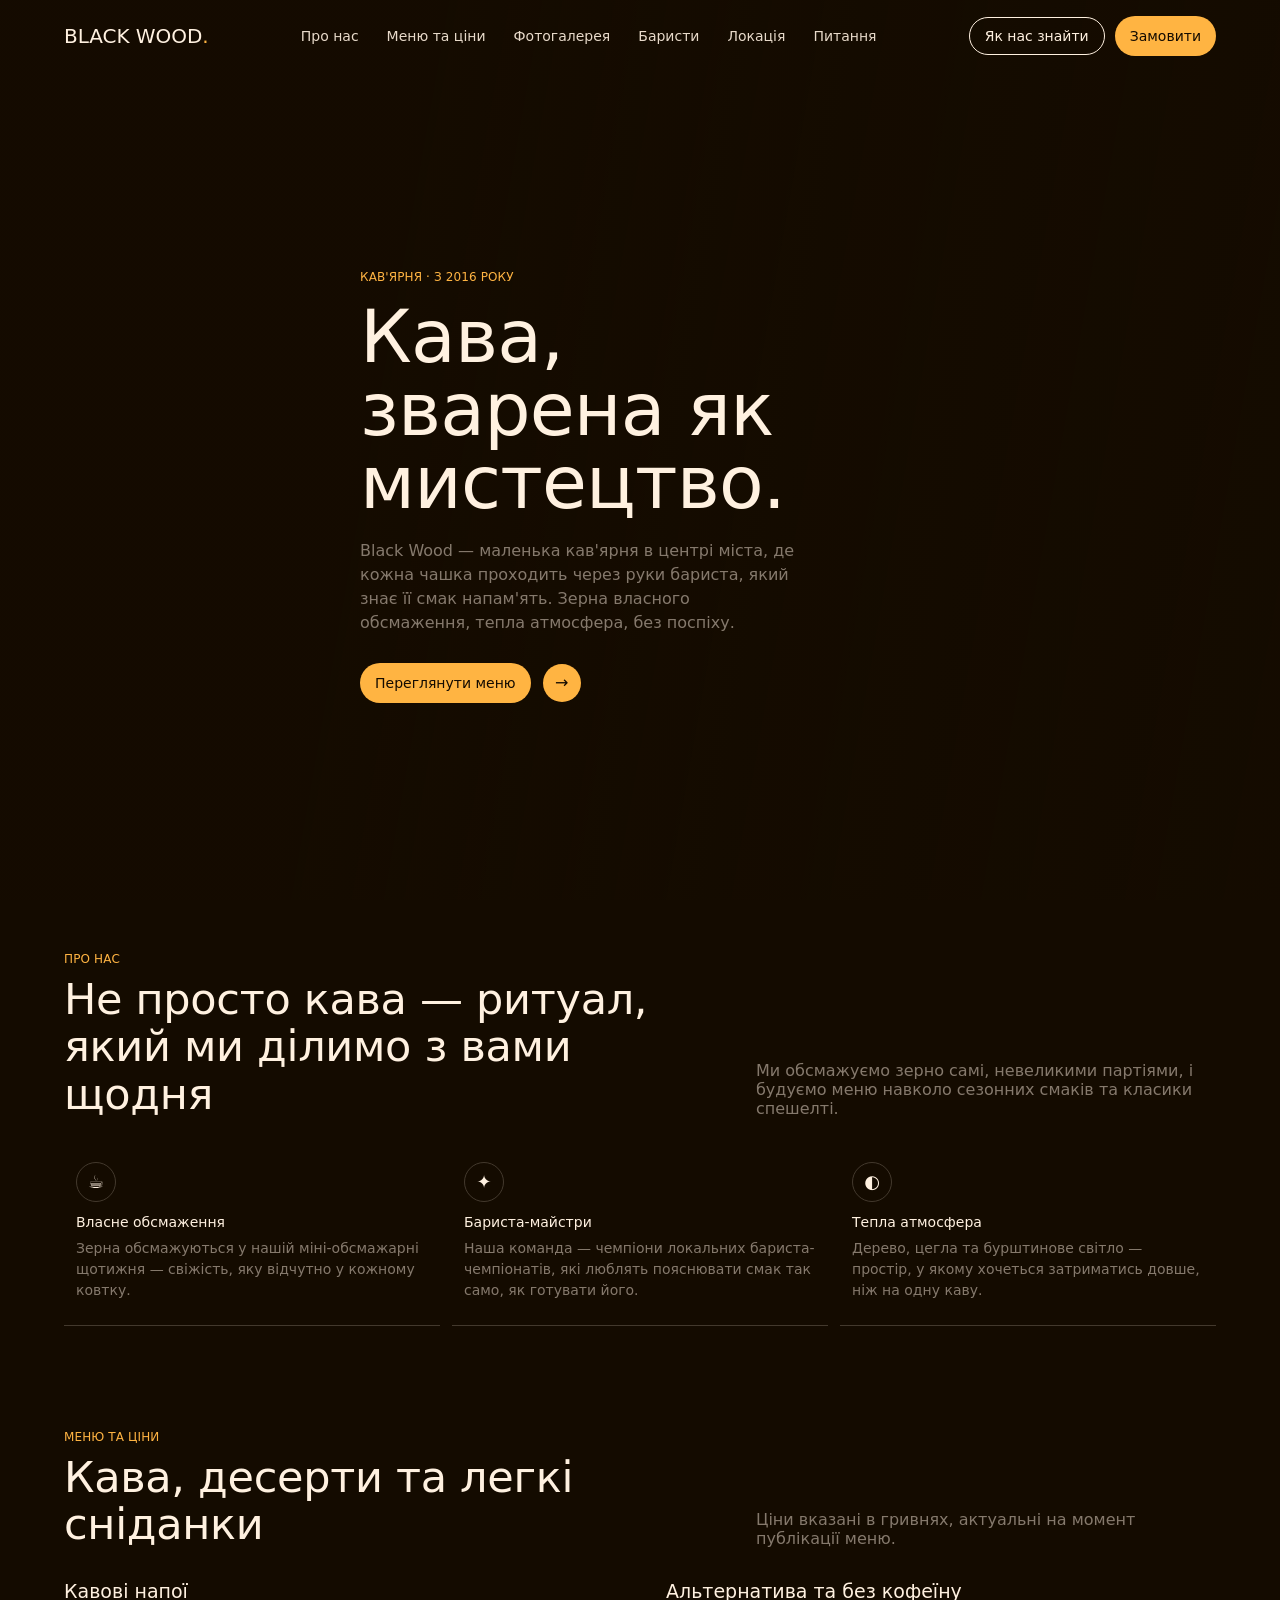
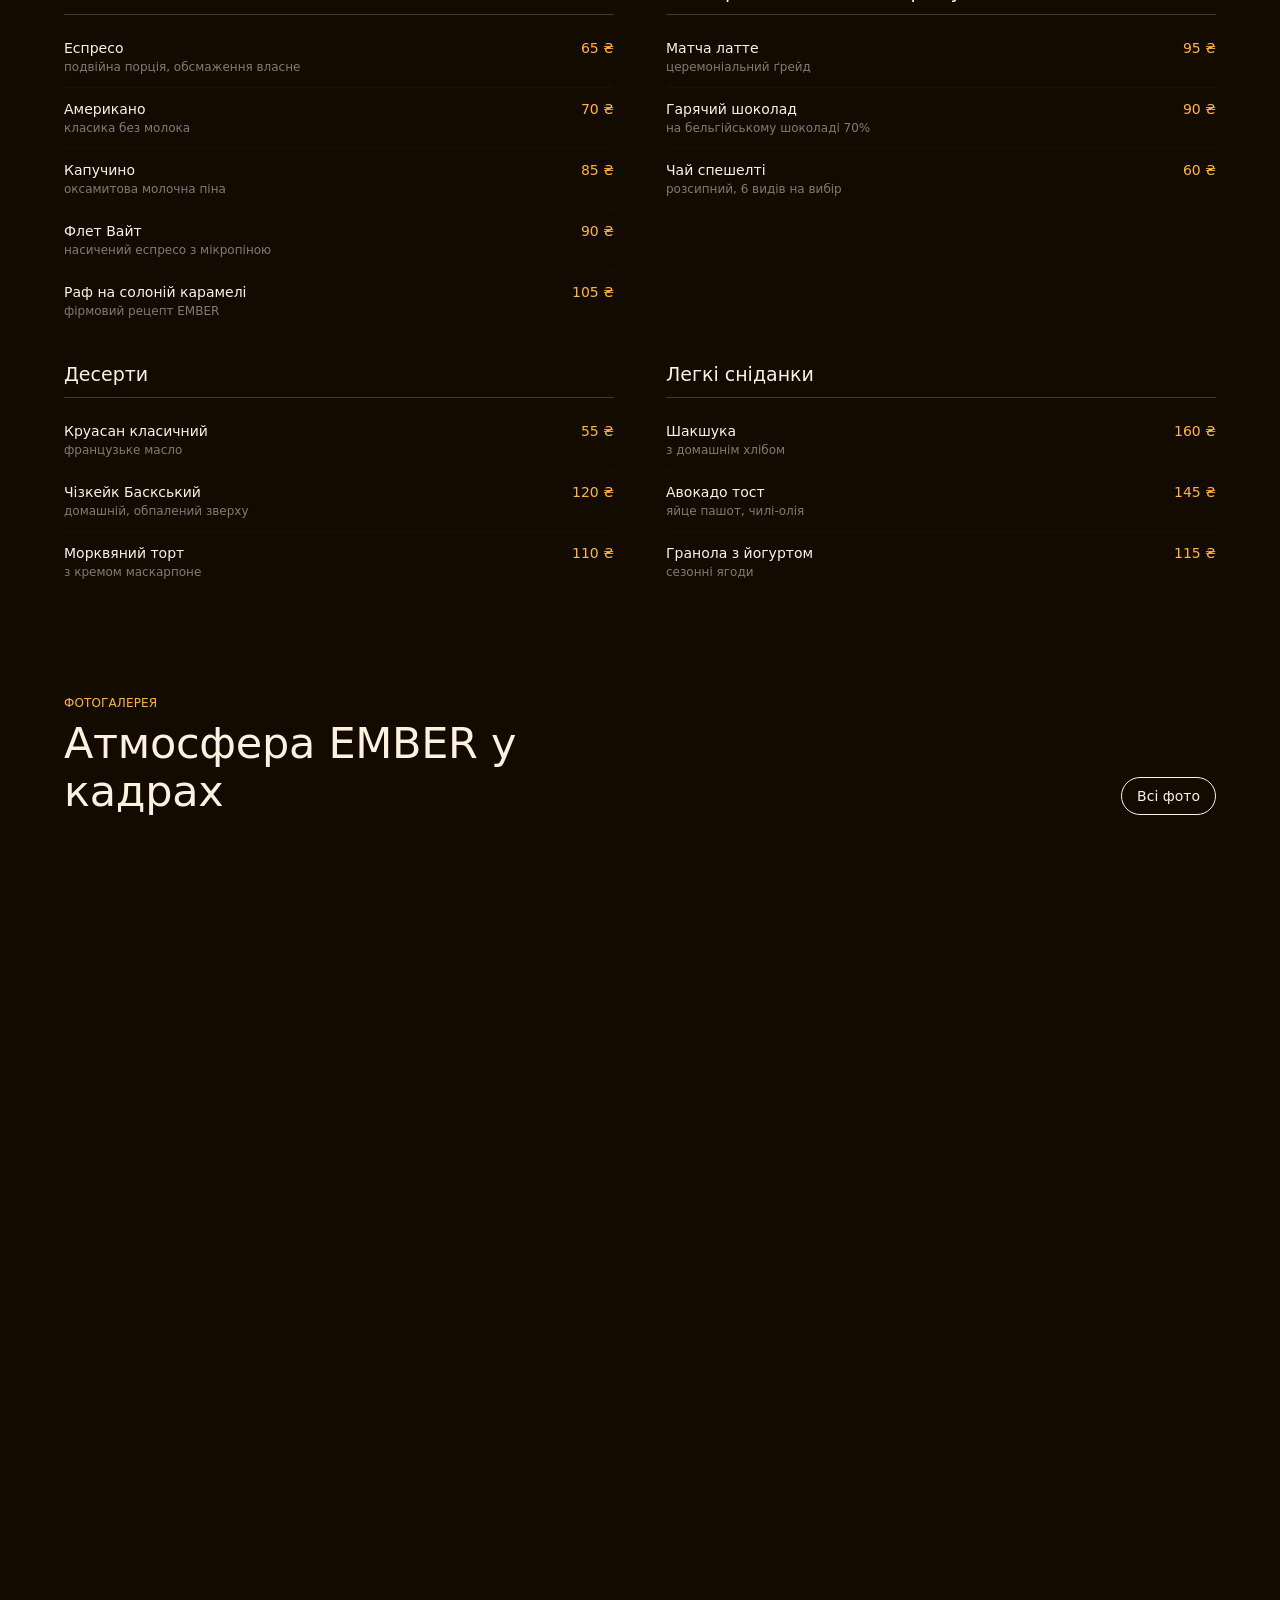
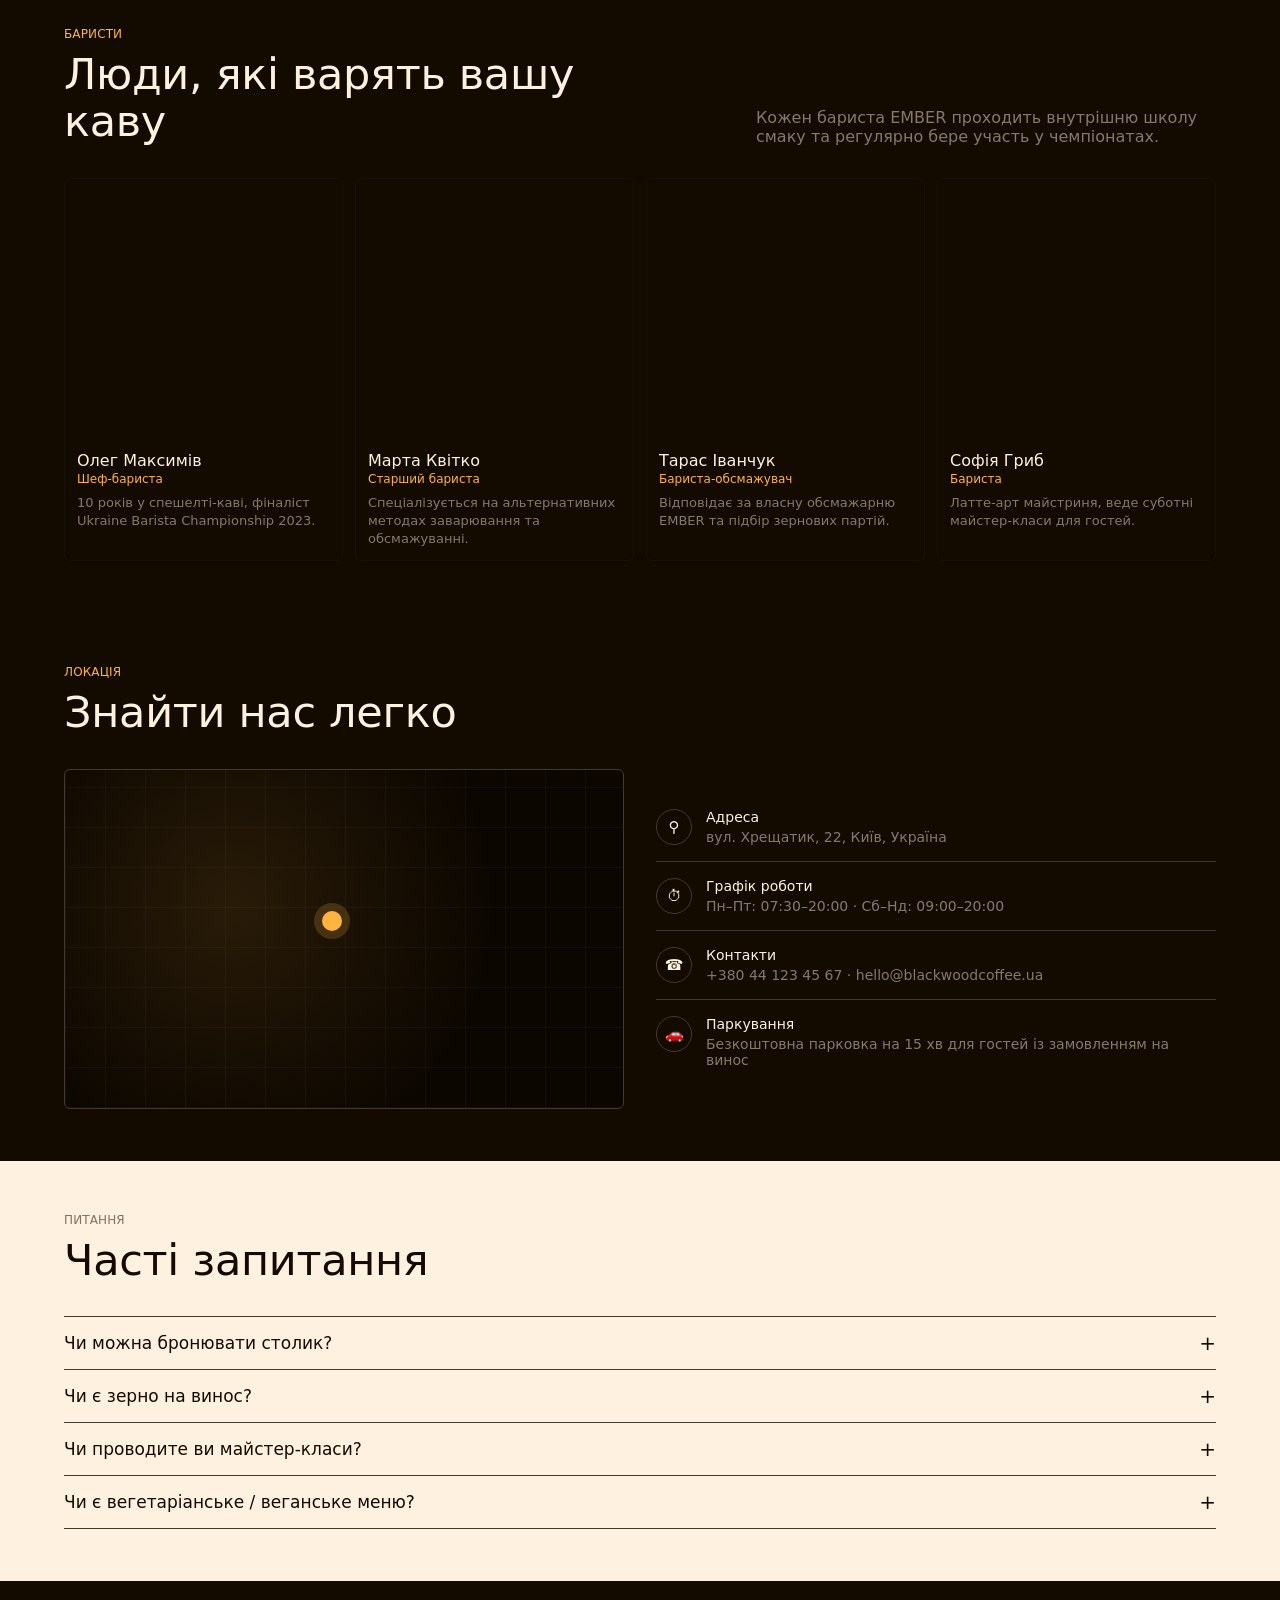
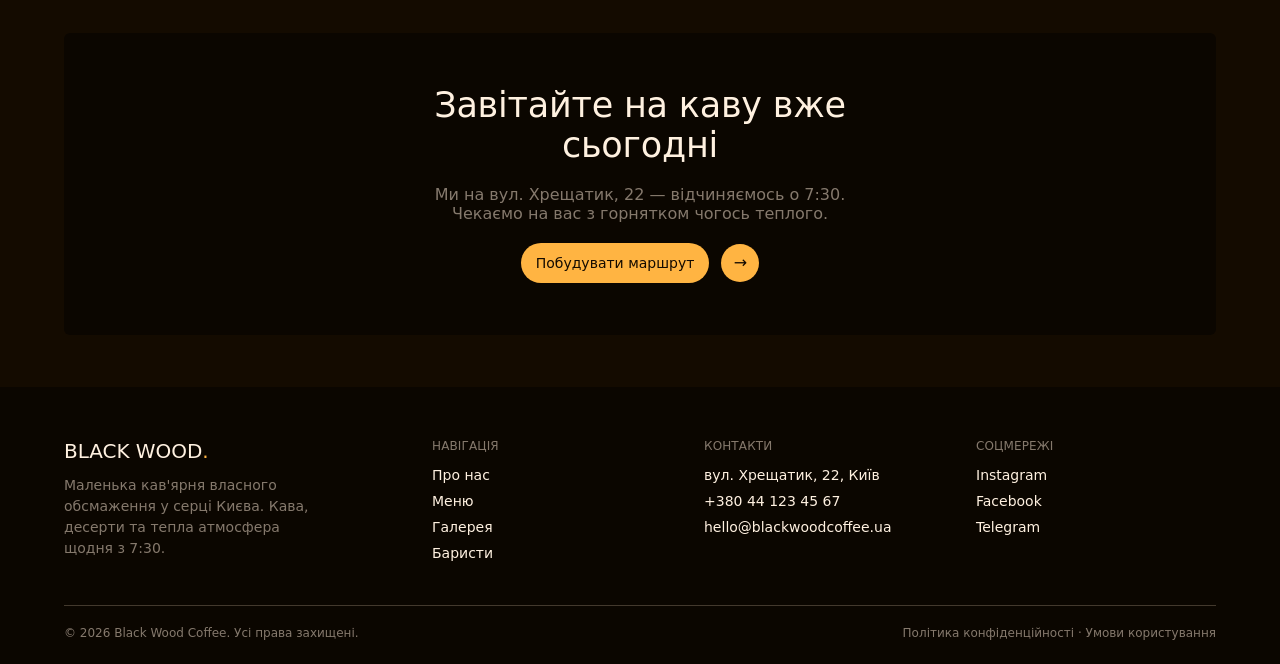
==== index.html @ 7ae655bf "Add Black Wood coffee shop landing page Landing page built from design.md style tokens: hero, about," ====
<!DOCTYPE html>
<html lang="uk">
<head>
<meta charset="UTF-8">
<meta name="viewport" content="width=device-width, initial-scale=1.0">
<title>Black Wood — Кав'ярня</title>
<style>
  :root {
    --color-espresso: #140b00;
    --color-midnight-cocoa: #0b0600;
    --color-warm-cream: #fff1e0;
    --color-soft-cream: #f1f1f1;
    --color-walnut: #43392d;
    --color-cedar: #4f4538;
    --color-driftwood: #85796c;
    --color-burnt-edge: #181109;
    --color-amber-forge: #ffb442;

    --font-pp-neue-montreal: 'PP Neue Montreal', ui-sans-serif, system-ui, -apple-system, BlinkMacSystemFont, "Segoe UI", Roboto, sans-serif;

    --page-max-width: 1200px;
    --section-gap: 52px;
    --card-padding: 12px;
    --element-gap: 12px;

    --radius-nav: 6px;
    --radius-cards: 6px;
    --radius-full: 9999px;
  }

  * { box-sizing: border-box; }

  html { scroll-behavior: smooth; }

  body {
    margin: 0;
    background: var(--color-espresso);
    color: var(--color-warm-cream);
    font-family: var(--font-pp-neue-montreal);
    font-weight: 400;
    font-feature-settings: "ss01" on, "kern" on, "liga" on;
    -webkit-font-smoothing: antialiased;
  }

  img { max-width: 100%; display: block; }

  .wrap {
    max-width: var(--page-max-width);
    margin: 0 auto;
    padding: 0 24px;
  }

  a { color: inherit; text-decoration: none; }

  /* ---------- Nav ---------- */
  header.nav {
    position: fixed;
    top: 0; left: 0; right: 0;
    z-index: 100;
    background: transparent;
    transition: background 0.25s ease, border-color 0.25s ease;
    border-bottom: 1px solid transparent;
  }
  header.nav.scrolled {
    background: var(--color-espresso);
    border-bottom: 1px solid var(--color-burnt-edge);
  }
  .nav-inner {
    display: flex;
    align-items: center;
    justify-content: space-between;
    padding: 16px 24px;
    max-width: var(--page-max-width);
    margin: 0 auto;
  }
  .nav-mark {
    font-weight: 500;
    font-size: 20px;
    letter-spacing: -0.05px;
  }
  .nav-mark span { color: var(--color-amber-forge); }
  .nav-links {
    display: flex;
    gap: 28px;
    list-style: none;
    margin: 0; padding: 0;
    font-size: 14px;
    font-weight: 400;
  }
  .nav-links a { color: var(--color-warm-cream); opacity: 0.9; }
  .nav-links a:hover { opacity: 1; color: var(--color-amber-forge); }
  .nav-actions { display: flex; gap: 10px; align-items: center; }
  .nav-toggle {
    display: none;
    background: none;
    border: 1px solid var(--color-walnut);
    border-radius: var(--radius-nav);
    color: var(--color-warm-cream);
    padding: 8px 10px;
    font-size: 20px;
    cursor: pointer;
  }

  /* ---------- Buttons ---------- */
  .btn {
    display: inline-flex;
    align-items: center;
    justify-content: center;
    gap: 8px;
    font-size: 14px;
    font-weight: 500;
    border-radius: var(--radius-full);
    padding: 12px 15px;
    cursor: pointer;
    border: none;
    white-space: nowrap;
  }
  .btn-amber {
    background: var(--color-amber-forge);
    color: var(--color-espresso);
  }
  .btn-amber:hover { filter: brightness(1.06); }
  .btn-outline {
    background: transparent;
    border: 1px solid var(--color-warm-cream);
    color: var(--color-warm-cream);
    padding: 10px 15px;
  }
  .btn-outline:hover { border-color: var(--color-amber-forge); color: var(--color-amber-forge); }

  .arrow-circle {
    width: 38px; height: 38px;
    border-radius: var(--radius-full);
    background: var(--color-amber-forge);
    color: var(--color-espresso);
    display: flex; align-items: center; justify-content: center;
    flex-shrink: 0;
    font-size: 16px;
  }

  /* ---------- Hero ---------- */
  .hero {
    position: relative;
    min-height: 100vh;
    display: flex;
    align-items: center;
    overflow: hidden;
  }
  .hero-bg {
    position: absolute; inset: 0;
    background-image:
      linear-gradient(100deg, rgba(20,11,0,0.97) 30%, rgba(20,11,0,0.55) 60%, rgba(20,11,0,0.25) 100%),
      url('https://picsum.photos/id/431/1600/1200');
    background-size: cover;
    background-position: center;
    filter: saturate(1.05);
  }
  .hero-content {
    position: relative;
    z-index: 2;
    max-width: 560px;
    padding-top: 72px;
  }
  .hero-eyebrow {
    color: var(--color-amber-forge);
    font-size: 12px;
    letter-spacing: 0.12px;
    text-transform: uppercase;
    margin-bottom: 16px;
    font-weight: 500;
  }
  .hero h1 {
    font-size: 73px;
    line-height: 1.0;
    letter-spacing: -0.8px;
    font-weight: 400;
    margin: 0 0 20px;
  }
  .hero p.sub {
    color: var(--color-driftwood);
    font-size: 16px;
    line-height: 1.5;
    max-width: 440px;
    margin: 0 0 28px;
  }
  .hero-actions { display: flex; align-items: center; gap: 12px; }

  /* ---------- Sections ---------- */
  section { padding: var(--section-gap) 0; }
  .section-head {
    display: flex;
    align-items: flex-end;
    justify-content: space-between;
    gap: 24px;
    margin-bottom: 32px;
    flex-wrap: wrap;
  }
  .section-eyebrow {
    color: var(--color-amber-forge);
    font-size: 12px;
    text-transform: uppercase;
    letter-spacing: 0.12px;
    font-weight: 500;
    margin-bottom: 10px;
  }
  .section-title {
    font-size: 43px;
    line-height: 1.1;
    letter-spacing: -0.3px;
    font-weight: 400;
    margin: 0;
    max-width: 620px;
  }
  .section-body {
    color: var(--color-driftwood);
    font-size: 16px;
    max-width: 460px;
    margin: 0;
  }

  /* ---------- About / Feature grid ---------- */
  .feature-grid {
    display: grid;
    grid-template-columns: repeat(3, 1fr);
    gap: 12px;
  }
  .feature-card {
    border-bottom: 1px solid var(--color-walnut);
    padding: 12px;
    padding-bottom: 24px;
  }
  .feature-icon {
    width: 40px; height: 40px;
    border-radius: var(--radius-full);
    border: 1px solid var(--color-walnut);
    display: flex; align-items: center; justify-content: center;
    margin-bottom: 12px;
    font-size: 18px;
  }
  .feature-card h3 {
    font-size: 14px;
    font-weight: 500;
    margin: 0 0 8px;
  }
  .feature-card p {
    font-size: 14px;
    color: var(--color-driftwood);
    line-height: 1.5;
    margin: 0;
  }

  /* ---------- Menu / Prices ---------- */
  .menu-tabsheet {
    display: grid;
    grid-template-columns: repeat(2, 1fr);
    gap: 32px 52px;
  }
  .menu-group h4 {
    font-size: 19px;
    font-weight: 500;
    letter-spacing: 0;
    margin: 0 0 12px;
    padding-bottom: 12px;
    border-bottom: 1px solid var(--color-walnut);
  }
  .menu-row {
    display: flex;
    justify-content: space-between;
    align-items: baseline;
    gap: 12px;
    padding: 13px 0;
    border-bottom: 1px solid var(--color-burnt-edge);
  }
  .menu-row:last-child { border-bottom: none; }
  .menu-row .name { font-size: 14px; font-weight: 500; }
  .menu-row .desc { font-size: 12px; color: var(--color-driftwood); margin-top: 4px; }
  .menu-row .price {
    font-size: 14px;
    font-weight: 500;
    color: var(--color-amber-forge);
    white-space: nowrap;
  }

  /* ---------- Gallery ---------- */
  .gallery-grid {
    display: grid;
    grid-template-columns: repeat(4, 1fr);
    grid-auto-rows: 160px;
    gap: 12px;
  }
  .gallery-grid .g-item {
    border-radius: var(--radius-cards);
    background-size: cover;
    background-position: center;
    position: relative;
    overflow: hidden;
  }
  .gallery-grid .g-item.wide { grid-column: span 2; }
  .gallery-grid .g-item.tall { grid-row: span 2; }
  .g-item::after {
    content: "";
    position: absolute; inset: 0;
    background: linear-gradient(180deg, rgba(20,11,0,0) 50%, rgba(20,11,0,0.55) 100%);
  }

  /* ---------- Baristas ---------- */
  .barista-grid {
    display: grid;
    grid-template-columns: repeat(4, 1fr);
    gap: 12px;
  }
  .barista-card {
    border: 1px solid var(--color-burnt-edge);
    border-radius: var(--radius-cards);
    overflow: hidden;
  }
  .barista-photo {
    height: 260px;
    background-size: cover;
    background-position: center;
  }
  .barista-info { padding: 12px; }
  .barista-info h4 {
    font-size: 16px;
    font-weight: 500;
    margin: 0 0 2px;
  }
  .barista-info span {
    font-size: 12px;
    color: var(--color-amber-forge);
    display: block;
    margin-bottom: 8px;
  }
  .barista-info p {
    font-size: 13px;
    color: var(--color-driftwood);
    line-height: 1.4;
    margin: 0;
  }

  /* ---------- Location ---------- */
  .location-band {
    display: grid;
    grid-template-columns: 1fr 1fr;
    gap: 32px;
    align-items: center;
  }
  .location-map {
    height: 340px;
    border-radius: var(--radius-cards);
    border: 1px solid var(--color-walnut);
    background:
      radial-gradient(circle at 30% 40%, rgba(255,180,66,0.12), transparent 60%),
      repeating-linear-gradient(0deg, rgba(255,241,224,0.03) 0 1px, transparent 1px 40px),
      repeating-linear-gradient(90deg, rgba(255,241,224,0.03) 0 1px, transparent 1px 40px),
      var(--color-midnight-cocoa);
    position: relative;
  }
  .location-pin {
    position: absolute;
    top: 42%; left: 46%;
    width: 20px; height: 20px;
    border-radius: 50%;
    background: var(--color-amber-forge);
    box-shadow: 0 0 0 8px rgba(255,180,66,0.18);
  }
  .location-list { list-style: none; margin: 0; padding: 0; }
  .location-list li {
    display: flex;
    gap: 14px;
    padding: 16px 0;
    border-bottom: 1px solid var(--color-walnut);
  }
  .location-list li:last-child { border-bottom: none; }
  .loc-icon {
    width: 36px; height: 36px;
    border-radius: var(--radius-full);
    border: 1px solid var(--color-walnut);
    display: flex; align-items: center; justify-content: center;
    flex-shrink: 0;
    font-size: 15px;
  }
  .location-list h5 { margin: 0 0 4px; font-size: 14px; font-weight: 500; }
  .location-list p { margin: 0; font-size: 14px; color: var(--color-driftwood); }

  /* ---------- FAQ (light band) ---------- */
  .faq-band {
    background: var(--color-warm-cream);
    color: var(--color-espresso);
  }
  .faq-band .section-eyebrow { color: var(--color-espresso); opacity: 0.55; }
  .faq-band .section-title { color: var(--color-espresso); }
  .faq-item {
    border-bottom: 1px solid var(--color-walnut);
  }
  .faq-item:first-child { border-top: 1px solid var(--color-walnut); }
  .faq-q {
    display: flex;
    justify-content: space-between;
    align-items: center;
    padding: 14px 0;
    cursor: pointer;
    font-size: 17px;
    font-weight: 500;
  }
  .faq-q .plus { font-size: 20px; font-weight: 400; transition: transform 0.2s ease; }
  .faq-item.open .faq-q .plus { transform: rotate(45deg); }
  .faq-a {
    max-height: 0;
    overflow: hidden;
    transition: max-height 0.25s ease;
  }
  .faq-a p {
    font-size: 14px;
    color: var(--color-cedar);
    line-height: 1.5;
    padding-bottom: 16px;
    margin: 0;
    max-width: 640px;
  }

  /* ---------- CTA band ---------- */
  .cta-band {
    background: var(--color-midnight-cocoa);
    border-radius: var(--radius-cards);
    padding: 52px;
    text-align: center;
    display: flex;
    flex-direction: column;
    align-items: center;
    gap: 20px;
  }
  .cta-band h2 {
    font-size: 35px;
    letter-spacing: -0.21px;
    font-weight: 400;
    margin: 0;
    max-width: 560px;
  }
  .cta-band p {
    color: var(--color-driftwood);
    font-size: 16px;
    margin: 0;
    max-width: 460px;
  }

  /* ---------- Footer ---------- */
  footer {
    background: var(--color-midnight-cocoa);
    padding: 52px 0 24px;
  }
  .footer-grid {
    display: grid;
    grid-template-columns: 1.4fr 1fr 1fr 1fr;
    gap: 32px;
    padding-bottom: 32px;
    border-bottom: 1px solid var(--color-walnut);
  }
  .footer-brand p {
    color: var(--color-driftwood);
    font-size: 14px;
    line-height: 1.5;
    max-width: 260px;
    margin-top: 12px;
  }
  .footer-col h5 {
    font-size: 12px;
    text-transform: uppercase;
    letter-spacing: 0.12px;
    color: var(--color-driftwood);
    margin: 0 0 14px;
    font-weight: 500;
  }
  .footer-col ul { list-style: none; margin: 0; padding: 0; }
  .footer-col li { margin-bottom: 10px; font-size: 14px; }
  .footer-col a:hover { color: var(--color-amber-forge); }
  .footer-legal {
    display: flex;
    justify-content: space-between;
    padding-top: 20px;
    font-size: 12px;
    color: var(--color-driftwood);
    flex-wrap: wrap;
    gap: 8px;
  }

  /* ---------- Responsive ---------- */
  @media (max-width: 900px) {
    .nav-links, .nav-actions .btn-outline { display: none; }
    .nav-toggle { display: inline-flex; }
    .hero h1 { font-size: 48px; }
    .feature-grid { grid-template-columns: 1fr; }
    .menu-tabsheet { grid-template-columns: 1fr; }
    .gallery-grid { grid-template-columns: repeat(2, 1fr); }
    .barista-grid { grid-template-columns: repeat(2, 1fr); }
    .location-band { grid-template-columns: 1fr; }
    .footer-grid { grid-template-columns: 1fr 1fr; }
    .section-title { font-size: 33px; }
  }
</style>
</head>
<body>

<header class="nav" id="siteNav">
  <div class="nav-inner">
    <a class="nav-mark" href="#top">BLACK WOOD<span>.</span></a>
    <ul class="nav-links">
      <li><a href="#about">Про нас</a></li>
      <li><a href="#menu">Меню та ціни</a></li>
      <li><a href="#gallery">Фотогалерея</a></li>
      <li><a href="#baristas">Баристи</a></li>
      <li><a href="#location">Локація</a></li>
      <li><a href="#faq">Питання</a></li>
    </ul>
    <div class="nav-actions">
      <a href="#location" class="btn btn-outline">Як нас знайти</a>
      <a href="#menu" class="btn btn-amber">Замовити</a>
    </div>
    <button class="nav-toggle" id="navToggle" aria-label="Меню">☰</button>
  </div>
</header>

<section class="hero" id="top">
  <div class="hero-bg"></div>
  <div class="wrap">
    <div class="hero-content">
      <div class="hero-eyebrow">Кав'ярня · з 2016 року</div>
      <h1>Кава,<br>зварена як мистецтво.</h1>
      <p class="sub">Black Wood — маленька кав'ярня в центрі міста, де кожна чашка проходить через руки бариста, який знає її смак напам'ять. Зерна власного обсмаження, тепла атмосфера, без поспіху.</p>
      <div class="hero-actions">
        <a href="#menu" class="btn btn-amber">Переглянути меню</a>
        <a href="#location" class="arrow-circle">→</a>
      </div>
    </div>
  </div>
</section>

<section id="about">
  <div class="wrap">
    <div class="section-head">
      <div>
        <div class="section-eyebrow">Про нас</div>
        <h2 class="section-title">Не просто кава — ритуал, який ми ділимо з вами щодня</h2>
      </div>
      <p class="section-body">Ми обсмажуємо зерно самі, невеликими партіями, і будуємо меню навколо сезонних смаків та класики спешелті.</p>
    </div>
    <div class="feature-grid">
      <div class="feature-card">
        <div class="feature-icon">☕</div>
        <h3>Власне обсмаження</h3>
        <p>Зерна обсмажуються у нашій міні-обсмажарні щотижня — свіжість, яку відчутно у кожному ковтку.</p>
      </div>
      <div class="feature-card">
        <div class="feature-icon">✦</div>
        <h3>Бариста-майстри</h3>
        <p>Наша команда — чемпіони локальних бариста-чемпіонатів, які люблять пояснювати смак так само, як готувати його.</p>
      </div>
      <div class="feature-card">
        <div class="feature-icon">◐</div>
        <h3>Тепла атмосфера</h3>
        <p>Дерево, цегла та бурштинове світло — простір, у якому хочеться затриматись довше, ніж на одну каву.</p>
      </div>
    </div>
  </div>
</section>

<section id="menu">
  <div class="wrap">
    <div class="section-head">
      <div>
        <div class="section-eyebrow">Меню та ціни</div>
        <h2 class="section-title">Кава, десерти та легкі сніданки</h2>
      </div>
      <p class="section-body">Ціни вказані в гривнях, актуальні на момент публікації меню.</p>
    </div>
    <div class="menu-tabsheet">
      <div class="menu-group">
        <h4>Кавові напої</h4>
        <div class="menu-row">
          <div><div class="name">Еспресо</div><div class="desc">подвійна порція, обсмаження власне</div></div>
          <div class="price">65 ₴</div>
        </div>
        <div class="menu-row">
          <div><div class="name">Американо</div><div class="desc">класика без молока</div></div>
          <div class="price">70 ₴</div>
        </div>
        <div class="menu-row">
          <div><div class="name">Капучино</div><div class="desc">оксамитова молочна піна</div></div>
          <div class="price">85 ₴</div>
        </div>
        <div class="menu-row">
          <div><div class="name">Флет Вайт</div><div class="desc">насичений еспресо з мікропіною</div></div>
          <div class="price">90 ₴</div>
        </div>
        <div class="menu-row">
          <div><div class="name">Раф на солоній карамелі</div><div class="desc">фірмовий рецепт EMBER</div></div>
          <div class="price">105 ₴</div>
        </div>
      </div>
      <div class="menu-group">
        <h4>Альтернатива та без кофеїну</h4>
        <div class="menu-row">
          <div><div class="name">Матча латте</div><div class="desc">церемоніальний ґрейд</div></div>
          <div class="price">95 ₴</div>
        </div>
        <div class="menu-row">
          <div><div class="name">Гарячий шоколад</div><div class="desc">на бельгійському шоколаді 70%</div></div>
          <div class="price">90 ₴</div>
        </div>
        <div class="menu-row">
          <div><div class="name">Чай спешелті</div><div class="desc">розсипний, 6 видів на вибір</div></div>
          <div class="price">60 ₴</div>
        </div>
      </div>
      <div class="menu-group">
        <h4>Десерти</h4>
        <div class="menu-row">
          <div><div class="name">Круасан класичний</div><div class="desc">французьке масло</div></div>
          <div class="price">55 ₴</div>
        </div>
        <div class="menu-row">
          <div><div class="name">Чізкейк Баскський</div><div class="desc">домашній, обпалений зверху</div></div>
          <div class="price">120 ₴</div>
        </div>
        <div class="menu-row">
          <div><div class="name">Морквяний торт</div><div class="desc">з кремом маскарпоне</div></div>
          <div class="price">110 ₴</div>
        </div>
      </div>
      <div class="menu-group">
        <h4>Легкі сніданки</h4>
        <div class="menu-row">
          <div><div class="name">Шакшука</div><div class="desc">з домашнім хлібом</div></div>
          <div class="price">160 ₴</div>
        </div>
        <div class="menu-row">
          <div><div class="name">Авокадо тост</div><div class="desc">яйце пашот, чилі-олія</div></div>
          <div class="price">145 ₴</div>
        </div>
        <div class="menu-row">
          <div><div class="name">Гранола з йогуртом</div><div class="desc">сезонні ягоди</div></div>
          <div class="price">115 ₴</div>
        </div>
      </div>
    </div>
  </div>
</section>

<section id="gallery">
  <div class="wrap">
    <div class="section-head">
      <div>
        <div class="section-eyebrow">Фотогалерея</div>
        <h2 class="section-title">Атмосфера EMBER у кадрах</h2>
      </div>
      <a href="#" class="btn btn-outline">Всі фото</a>
    </div>
    <div class="gallery-grid">
      <div class="g-item wide tall" style="background-image:url('https://picsum.photos/id/431/900/900')"></div>
      <div class="g-item" style="background-image:url('https://picsum.photos/id/225/500/400')"></div>
      <div class="g-item" style="background-image:url('https://picsum.photos/id/30/500/400')"></div>
      <div class="g-item wide" style="background-image:url('https://picsum.photos/id/292/900/400')"></div>
      <div class="g-item" style="background-image:url('https://picsum.photos/id/312/500/400')"></div>
      <div class="g-item tall" style="background-image:url('https://picsum.photos/id/1060/500/900')"></div>
      <div class="g-item wide" style="background-image:url('https://picsum.photos/id/1080/900/400')"></div>
    </div>
  </div>
</section>

<section id="baristas">
  <div class="wrap">
    <div class="section-head">
      <div>
        <div class="section-eyebrow">Баристи</div>
        <h2 class="section-title">Люди, які варять вашу каву</h2>
      </div>
      <p class="section-body">Кожен бариста EMBER проходить внутрішню школу смаку та регулярно бере участь у чемпіонатах.</p>
    </div>
    <div class="barista-grid">
      <div class="barista-card">
        <div class="barista-photo" style="background-image:url('https://picsum.photos/id/1005/400/500')"></div>
        <div class="barista-info">
          <h4>Олег Максимів</h4>
          <span>Шеф-бариста</span>
          <p>10 років у спешелті-каві, фіналіст Ukraine Barista Championship 2023.</p>
        </div>
      </div>
      <div class="barista-card">
        <div class="barista-photo" style="background-image:url('https://picsum.photos/id/1027/400/500')"></div>
        <div class="barista-info">
          <h4>Марта Квітко</h4>
          <span>Старший бариста</span>
          <p>Спеціалізується на альтернативних методах заварювання та обсмажуванні.</p>
        </div>
      </div>
      <div class="barista-card">
        <div class="barista-photo" style="background-image:url('https://picsum.photos/id/1012/400/500')"></div>
        <div class="barista-info">
          <h4>Тарас Іванчук</h4>
          <span>Бариста-обсмажувач</span>
          <p>Відповідає за власну обсмажарню EMBER та підбір зернових партій.</p>
        </div>
      </div>
      <div class="barista-card">
        <div class="barista-photo" style="background-image:url('https://picsum.photos/id/1011/400/500')"></div>
        <div class="barista-info">
          <h4>Софія Гриб</h4>
          <span>Бариста</span>
          <p>Латте-арт майстриня, веде суботні майстер-класи для гостей.</p>
        </div>
      </div>
    </div>
  </div>
</section>

<section id="location">
  <div class="wrap">
    <div class="section-head">
      <div>
        <div class="section-eyebrow">Локація</div>
        <h2 class="section-title">Знайти нас легко</h2>
      </div>
    </div>
    <div class="location-band">
      <div class="location-map">
        <div class="location-pin"></div>
      </div>
      <ul class="location-list">
        <li>
          <div class="loc-icon">⚲</div>
          <div>
            <h5>Адреса</h5>
            <p>вул. Хрещатик, 22, Київ, Україна</p>
          </div>
        </li>
        <li>
          <div class="loc-icon">⏱</div>
          <div>
            <h5>Графік роботи</h5>
            <p>Пн–Пт: 07:30–20:00 · Сб–Нд: 09:00–20:00</p>
          </div>
        </li>
        <li>
          <div class="loc-icon">☎</div>
          <div>
            <h5>Контакти</h5>
            <p>+380 44 123 45 67 · hello@blackwoodcoffee.ua</p>
          </div>
        </li>
        <li>
          <div class="loc-icon">🚗</div>
          <div>
            <h5>Паркування</h5>
            <p>Безкоштовна парковка на 15 хв для гостей із замовленням на винос</p>
          </div>
        </li>
      </ul>
    </div>
  </div>
</section>

<section id="faq" class="faq-band">
  <div class="wrap">
    <div class="section-head">
      <div>
        <div class="section-eyebrow">Питання</div>
        <h2 class="section-title">Часті запитання</h2>
      </div>
    </div>
    <div class="faq-list">
      <div class="faq-item">
        <div class="faq-q"><span>Чи можна бронювати столик?</span><span class="plus">+</span></div>
        <div class="faq-a"><p>Так, бронювання доступне через телефон або наш Instagram — рекомендуємо за 1–2 години до візиту у вихідні.</p></div>
      </div>
      <div class="faq-item">
        <div class="faq-q"><span>Чи є зерно на винос?</span><span class="plus">+</span></div>
        <div class="faq-a"><p>Так, ми продаємо зерно власного обсмаження у пакетах 250 г та 500 г — просто у кав'ярні або з доставкою.</p></div>
      </div>
      <div class="faq-item">
        <div class="faq-q"><span>Чи проводите ви майстер-класи?</span><span class="plus">+</span></div>
        <div class="faq-a"><p>Щосуботи о 12:00 ми проводимо латте-арт майстер-класи для гостей — місця обмежені, реєстрація на сайті.</p></div>
      </div>
      <div class="faq-item">
        <div class="faq-q"><span>Чи є вегетаріанське / веганське меню?</span><span class="plus">+</span></div>
        <div class="faq-a"><p>Так, увесь спектр рослинного молока доступний без доплати, а частина десертів — повністю веганська.</p></div>
      </div>
    </div>
  </div>
</section>

<section>
  <div class="wrap">
    <div class="cta-band">
      <h2>Завітайте на каву вже сьогодні</h2>
      <p>Ми на вул. Хрещатик, 22 — відчиняємось о 7:30. Чекаємо на вас з горнятком чогось теплого.</p>
      <div class="hero-actions">
        <a href="#location" class="btn btn-amber">Побудувати маршрут</a>
        <a href="#menu" class="arrow-circle">→</a>
      </div>
    </div>
  </div>
</section>

<footer>
  <div class="wrap">
    <div class="footer-grid">
      <div class="footer-brand">
        <div class="nav-mark">BLACK WOOD<span>.</span></div>
        <p>Маленька кав'ярня власного обсмаження у серці Києва. Кава, десерти та тепла атмосфера щодня з 7:30.</p>
      </div>
      <div class="footer-col">
        <h5>Навігація</h5>
        <ul>
          <li><a href="#about">Про нас</a></li>
          <li><a href="#menu">Меню</a></li>
          <li><a href="#gallery">Галерея</a></li>
          <li><a href="#baristas">Баристи</a></li>
        </ul>
      </div>
      <div class="footer-col">
        <h5>Контакти</h5>
        <ul>
          <li>вул. Хрещатик, 22, Київ</li>
          <li>+380 44 123 45 67</li>
          <li>hello@blackwoodcoffee.ua</li>
        </ul>
      </div>
      <div class="footer-col">
        <h5>Соцмережі</h5>
        <ul>
          <li><a href="#">Instagram</a></li>
          <li><a href="#">Facebook</a></li>
          <li><a href="#">Telegram</a></li>
        </ul>
      </div>
    </div>
    <div class="footer-legal">
      <span>© 2026 Black Wood Coffee. Усі права захищені.</span>
      <span>Політика конфіденційності · Умови користування</span>
    </div>
  </div>
</footer>

<script>
  // Nav background on scroll
  const nav = document.getElementById('siteNav');
  window.addEventListener('scroll', () => {
    if (window.scrollY > 40) nav.classList.add('scrolled');
    else nav.classList.remove('scrolled');
  });

  // FAQ accordion
  document.querySelectorAll('.faq-item').forEach(item => {
    const q = item.querySelector('.faq-q');
    const a = item.querySelector('.faq-a');
    q.addEventListener('click', () => {
      const isOpen = item.classList.contains('open');
      document.querySelectorAll('.faq-item').forEach(i => {
        i.classList.remove('open');
        i.querySelector('.faq-a').style.maxHeight = null;
      });
      if (!isOpen) {
        item.classList.add('open');
        a.style.maxHeight = a.scrollHeight + 'px';
      }
    });
  });

  // Mobile nav toggle (simple show/hide of link list)
  const navToggle = document.getElementById('navToggle');
  const navLinks = document.querySelector('.nav-links');
  navToggle.addEventListener('click', () => {
    const shown = navLinks.style.display === 'flex';
    navLinks.style.display = shown ? 'none' : 'flex';
    navLinks.style.cssText += shown ? '' : 'position:absolute; top:64px; left:0; right:0; background:var(--color-espresso); flex-direction:column; padding:20px 24px; border-bottom:1px solid var(--color-walnut);';
  });
</script>

</body>
</html>
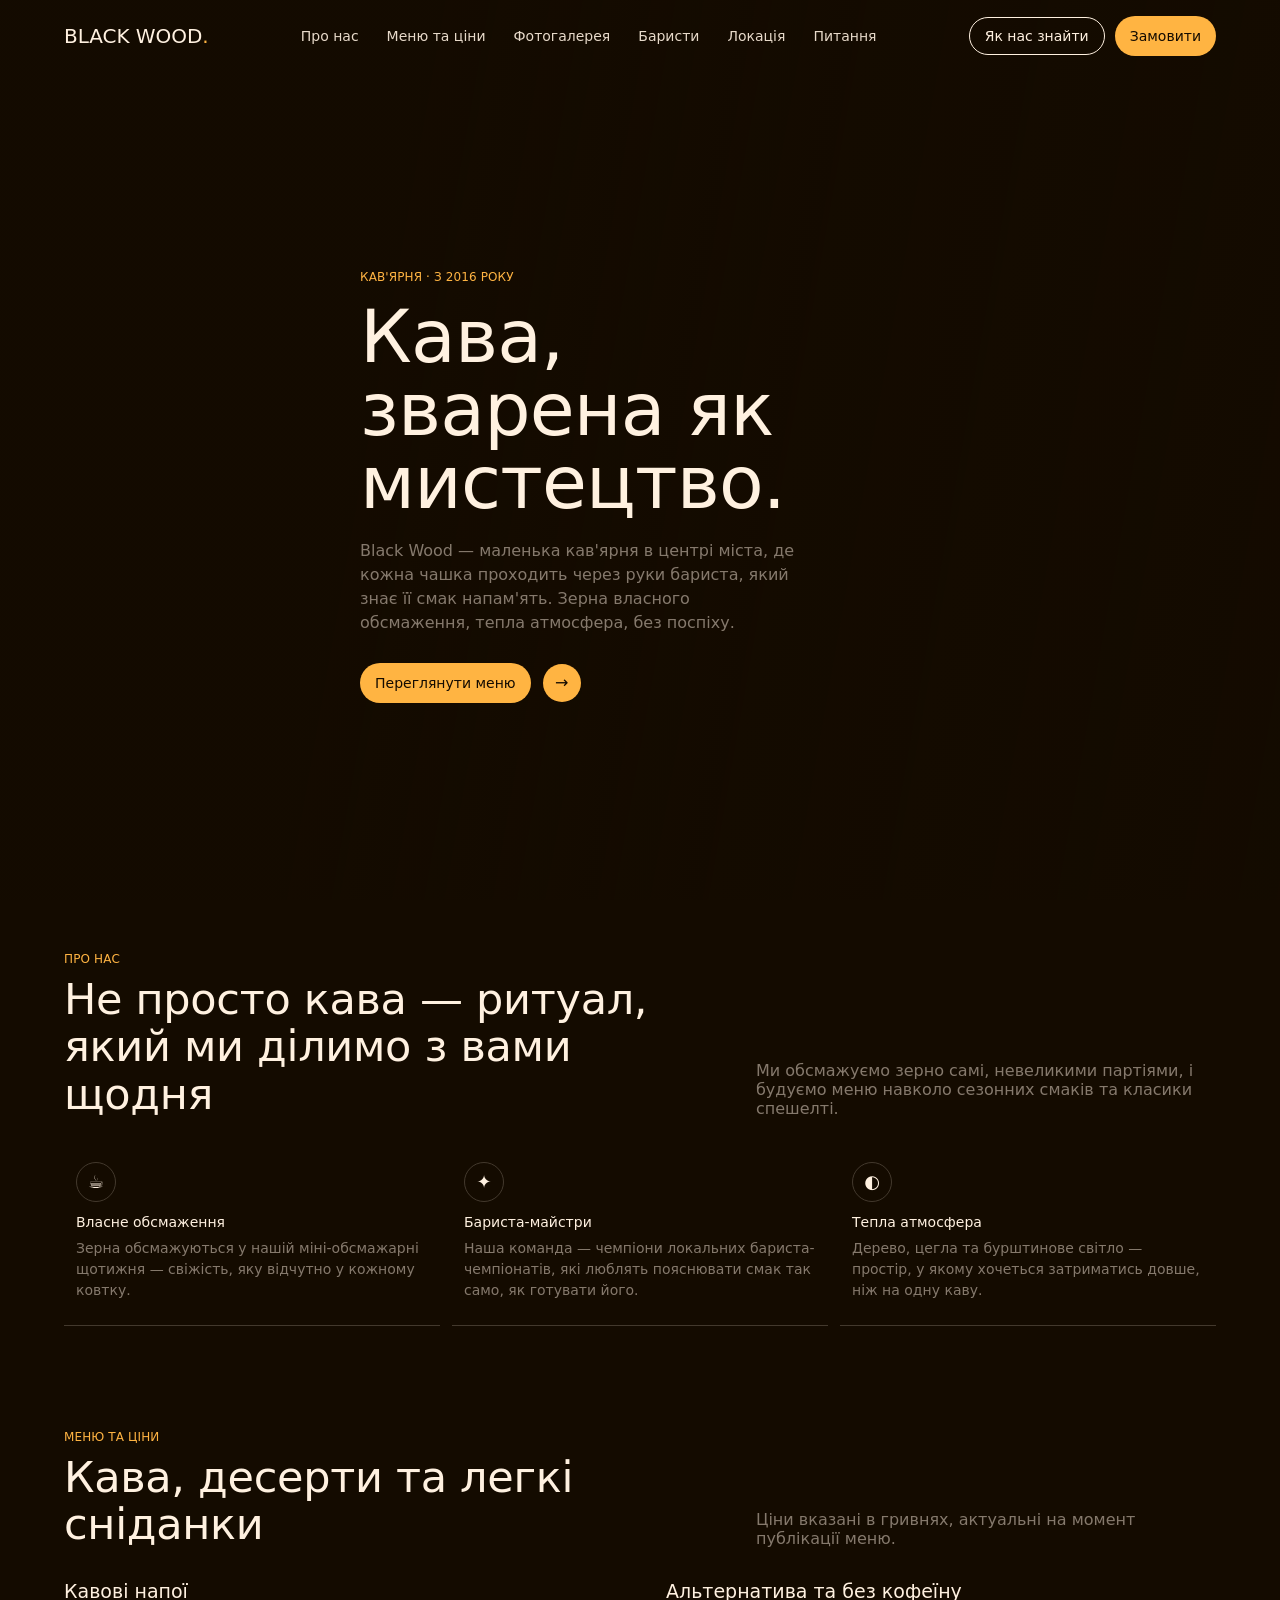
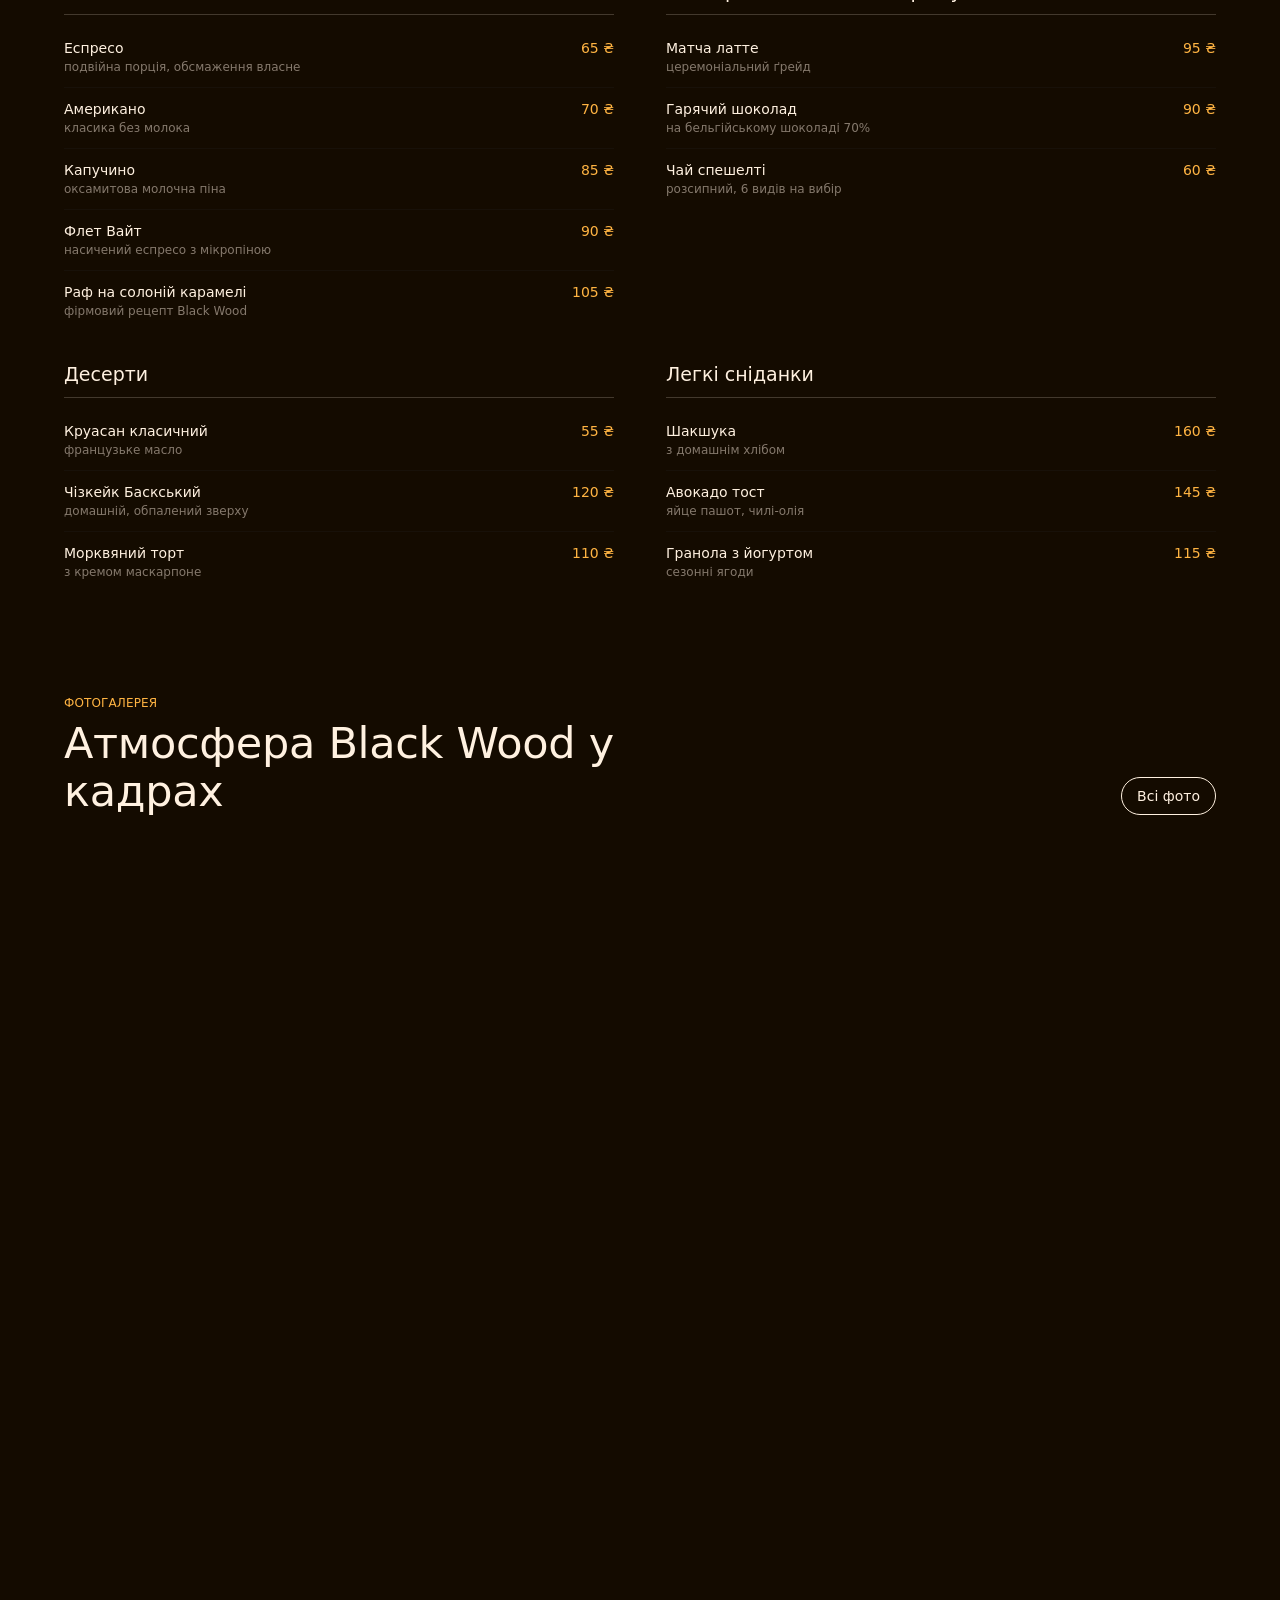
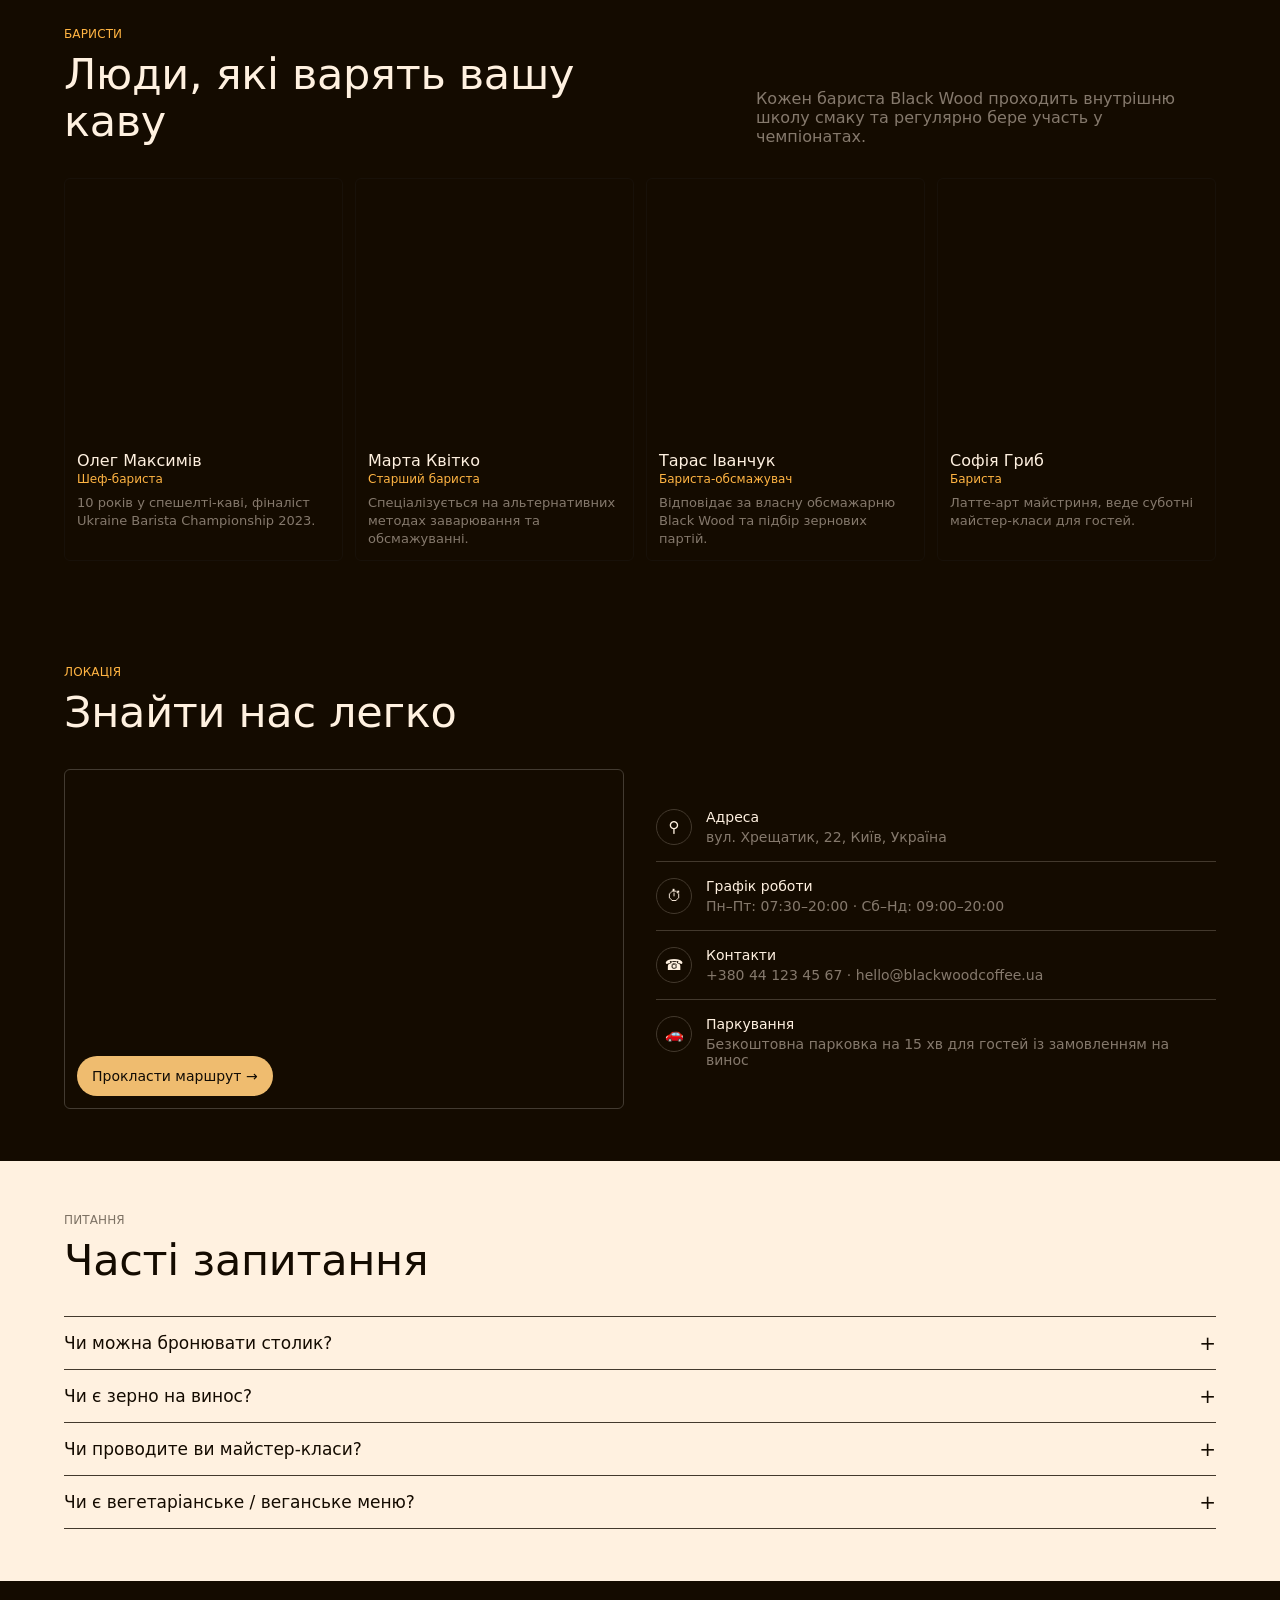
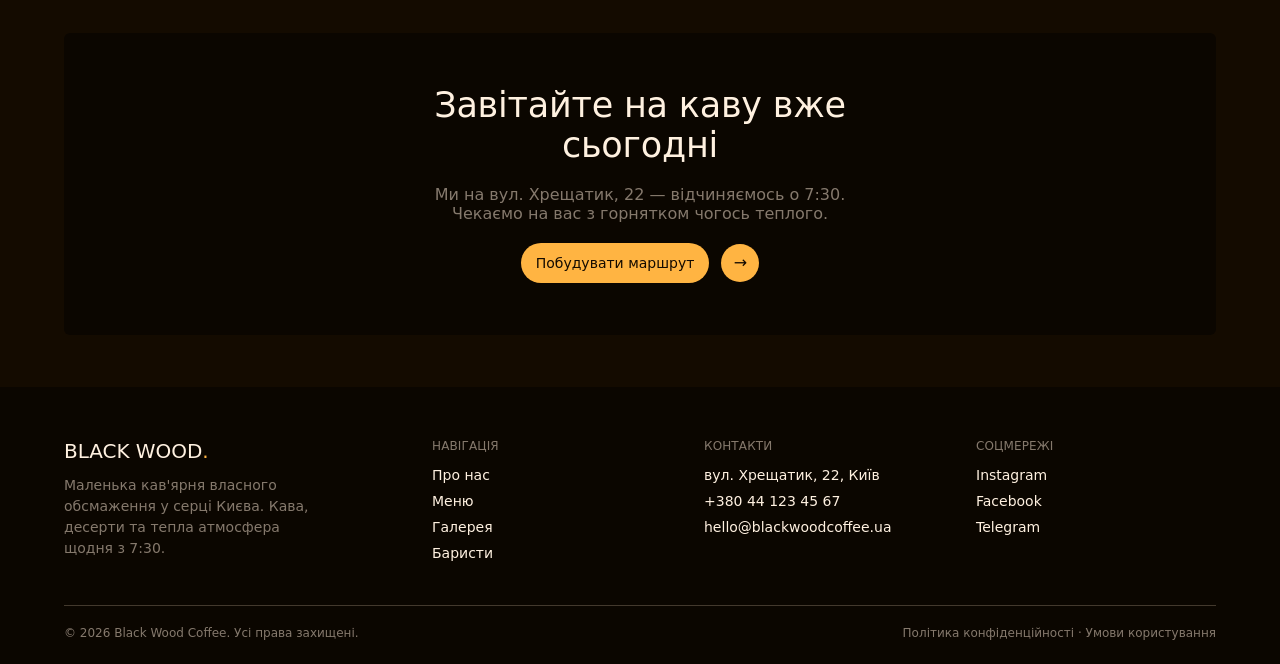
==== commit fee03017: "Add scroll/hover animations and embed Google Maps with directions Hero entrance animation, scroll-tr" ====
--- a/index.html
+++ b/index.html
@@ -118,15 +118,19 @@
   .btn-amber {
     background: var(--color-amber-forge);
     color: var(--color-espresso);
-  }
-  .btn-amber:hover { filter: brightness(1.06); }
+    transition: transform 0.25s ease, filter 0.25s ease;
+  }
+  .btn-amber:hover { filter: brightness(1.06); transform: translateY(-2px); }
+  .btn-amber:active { transform: translateY(0) scale(0.97); }
   .btn-outline {
     background: transparent;
     border: 1px solid var(--color-warm-cream);
     color: var(--color-warm-cream);
     padding: 10px 15px;
-  }
-  .btn-outline:hover { border-color: var(--color-amber-forge); color: var(--color-amber-forge); }
+    transition: border-color 0.25s ease, color 0.25s ease, transform 0.25s ease;
+  }
+  .btn-outline:hover { border-color: var(--color-amber-forge); color: var(--color-amber-forge); transform: translateY(-2px); }
+  .btn-outline:active { transform: translateY(0) scale(0.97); }
 
   .arrow-circle {
     width: 38px; height: 38px;
@@ -136,7 +140,9 @@
     display: flex; align-items: center; justify-content: center;
     flex-shrink: 0;
     font-size: 16px;
-  }
+    transition: transform 0.3s cubic-bezier(0.2, 0.7, 0.2, 1);
+  }
+  .arrow-circle:hover { transform: rotate(45deg); }
 
   /* ---------- Hero ---------- */
   .hero {
@@ -154,6 +160,12 @@
     background-size: cover;
     background-position: center;
     filter: saturate(1.05);
+    transform: scale(1.08);
+    animation: heroZoom 16s ease-out forwards;
+  }
+  @keyframes heroZoom {
+    from { transform: scale(1.12); }
+    to { transform: scale(1); }
   }
   .hero-content {
     position: relative;
@@ -168,6 +180,8 @@
     text-transform: uppercase;
     margin-bottom: 16px;
     font-weight: 500;
+    opacity: 0;
+    animation: fadeUp 0.7s ease 0.1s forwards;
   }
   .hero h1 {
     font-size: 73px;
@@ -175,6 +189,8 @@
     letter-spacing: -0.8px;
     font-weight: 400;
     margin: 0 0 20px;
+    opacity: 0;
+    animation: fadeUp 0.8s ease 0.25s forwards;
   }
   .hero p.sub {
     color: var(--color-driftwood);
@@ -182,8 +198,54 @@
     line-height: 1.5;
     max-width: 440px;
     margin: 0 0 28px;
-  }
-  .hero-actions { display: flex; align-items: center; gap: 12px; }
+    opacity: 0;
+    animation: fadeUp 0.8s ease 0.45s forwards;
+  }
+  .hero-actions {
+    display: flex;
+    align-items: center;
+    gap: 12px;
+    opacity: 0;
+    animation: fadeUp 0.8s ease 0.6s forwards;
+  }
+  @keyframes fadeUp {
+    from { opacity: 0; transform: translateY(18px); }
+    to { opacity: 1; transform: translateY(0); }
+  }
+
+  /* ---------- Scroll reveal ---------- */
+  .reveal {
+    opacity: 0;
+    transform: translateY(28px);
+    transition: opacity 0.7s cubic-bezier(0.2, 0.7, 0.2, 1), transform 0.7s cubic-bezier(0.2, 0.7, 0.2, 1);
+  }
+  .reveal.is-visible {
+    opacity: 1;
+    transform: translateY(0);
+  }
+  .reveal-stagger > * {
+    opacity: 0;
+    transform: translateY(28px);
+    transition: opacity 0.6s cubic-bezier(0.2, 0.7, 0.2, 1), transform 0.6s cubic-bezier(0.2, 0.7, 0.2, 1);
+  }
+  .reveal-stagger.is-visible > * { opacity: 1; transform: translateY(0); }
+  .reveal-stagger.is-visible > *:nth-child(1) { transition-delay: 0.05s; }
+  .reveal-stagger.is-visible > *:nth-child(2) { transition-delay: 0.15s; }
+  .reveal-stagger.is-visible > *:nth-child(3) { transition-delay: 0.25s; }
+  .reveal-stagger.is-visible > *:nth-child(4) { transition-delay: 0.35s; }
+  .reveal-stagger.is-visible > *:nth-child(5) { transition-delay: 0.45s; }
+  .reveal-stagger.is-visible > *:nth-child(6) { transition-delay: 0.55s; }
+  .reveal-stagger.is-visible > *:nth-child(7) { transition-delay: 0.65s; }
+
+  @media (prefers-reduced-motion: reduce) {
+    .hero-bg, .hero-eyebrow, .hero h1, .hero p.sub, .hero-actions,
+    .reveal, .reveal-stagger > * {
+      animation: none !important;
+      transition: none !important;
+      opacity: 1 !important;
+      transform: none !important;
+    }
+  }
 
   /* ---------- Sections ---------- */
   section { padding: var(--section-gap) 0; }
@@ -228,7 +290,10 @@
     border-bottom: 1px solid var(--color-walnut);
     padding: 12px;
     padding-bottom: 24px;
-  }
+    transition: transform 0.3s ease;
+  }
+  .feature-card:hover { transform: translateY(-4px); }
+  .feature-card:hover .feature-icon { border-color: var(--color-amber-forge); transform: scale(1.08) rotate(6deg); }
   .feature-icon {
     width: 40px; height: 40px;
     border-radius: var(--radius-full);
@@ -236,6 +301,7 @@
     display: flex; align-items: center; justify-content: center;
     margin-bottom: 12px;
     font-size: 18px;
+    transition: transform 0.3s ease, border-color 0.3s ease;
   }
   .feature-card h3 {
     font-size: 14px;
@@ -294,6 +360,11 @@
     background-position: center;
     position: relative;
     overflow: hidden;
+    transition: transform 0.5s cubic-bezier(0.2, 0.7, 0.2, 1);
+  }
+  .gallery-grid .g-item:hover {
+    transform: scale(1.035);
+    z-index: 2;
   }
   .gallery-grid .g-item.wide { grid-column: span 2; }
   .gallery-grid .g-item.tall { grid-row: span 2; }
@@ -301,6 +372,10 @@
     content: "";
     position: absolute; inset: 0;
     background: linear-gradient(180deg, rgba(20,11,0,0) 50%, rgba(20,11,0,0.55) 100%);
+    transition: background 0.4s ease;
+  }
+  .g-item:hover::after {
+    background: linear-gradient(180deg, rgba(20,11,0,0) 30%, rgba(20,11,0,0.35) 100%);
   }
 
   /* ---------- Baristas ---------- */
@@ -313,12 +388,16 @@
     border: 1px solid var(--color-burnt-edge);
     border-radius: var(--radius-cards);
     overflow: hidden;
-  }
+    transition: border-color 0.3s ease, transform 0.3s ease;
+  }
+  .barista-card:hover { border-color: var(--color-walnut); transform: translateY(-4px); }
   .barista-photo {
     height: 260px;
     background-size: cover;
     background-position: center;
-  }
+    transition: transform 0.5s cubic-bezier(0.2, 0.7, 0.2, 1);
+  }
+  .barista-card:hover .barista-photo { transform: scale(1.08); }
   .barista-info { padding: 12px; }
   .barista-info h4 {
     font-size: 16px;
@@ -349,20 +428,22 @@
     height: 340px;
     border-radius: var(--radius-cards);
     border: 1px solid var(--color-walnut);
-    background:
-      radial-gradient(circle at 30% 40%, rgba(255,180,66,0.12), transparent 60%),
-      repeating-linear-gradient(0deg, rgba(255,241,224,0.03) 0 1px, transparent 1px 40px),
-      repeating-linear-gradient(90deg, rgba(255,241,224,0.03) 0 1px, transparent 1px 40px),
-      var(--color-midnight-cocoa);
     position: relative;
-  }
-  .location-pin {
+    overflow: hidden;
+    filter: grayscale(0.35) sepia(0.15) saturate(1.1);
+  }
+  .location-map iframe {
+    width: 100%;
+    height: 100%;
+    border: 0;
+    display: block;
+  }
+  .location-route-btn {
     position: absolute;
-    top: 42%; left: 46%;
-    width: 20px; height: 20px;
-    border-radius: 50%;
-    background: var(--color-amber-forge);
-    box-shadow: 0 0 0 8px rgba(255,180,66,0.18);
+    left: 12px;
+    bottom: 12px;
+    z-index: 3;
+    box-shadow: none;
   }
   .location-list { list-style: none; margin: 0; padding: 0; }
   .location-list li {
@@ -370,7 +451,9 @@
     gap: 14px;
     padding: 16px 0;
     border-bottom: 1px solid var(--color-walnut);
-  }
+    transition: transform 0.3s ease;
+  }
+  .location-list li:hover { transform: translateX(4px); }
   .location-list li:last-child { border-bottom: none; }
   .loc-icon {
     width: 36px; height: 36px;
@@ -379,7 +462,9 @@
     display: flex; align-items: center; justify-content: center;
     flex-shrink: 0;
     font-size: 15px;
-  }
+    transition: border-color 0.3s ease, color 0.3s ease;
+  }
+  .location-list li:hover .loc-icon { border-color: var(--color-amber-forge); color: var(--color-amber-forge); }
   .location-list h5 { margin: 0 0 4px; font-size: 14px; font-weight: 500; }
   .location-list p { margin: 0; font-size: 14px; color: var(--color-driftwood); }
 
@@ -544,7 +629,7 @@
       </div>
       <p class="section-body">Ми обсмажуємо зерно самі, невеликими партіями, і будуємо меню навколо сезонних смаків та класики спешелті.</p>
     </div>
-    <div class="feature-grid">
+    <div class="feature-grid reveal-stagger">
       <div class="feature-card">
         <div class="feature-icon">☕</div>
         <h3>Власне обсмаження</h3>
@@ -573,7 +658,7 @@
       </div>
       <p class="section-body">Ціни вказані в гривнях, актуальні на момент публікації меню.</p>
     </div>
-    <div class="menu-tabsheet">
+    <div class="menu-tabsheet reveal-stagger">
       <div class="menu-group">
         <h4>Кавові напої</h4>
         <div class="menu-row">
@@ -593,7 +678,7 @@
           <div class="price">90 ₴</div>
         </div>
         <div class="menu-row">
-          <div><div class="name">Раф на солоній карамелі</div><div class="desc">фірмовий рецепт EMBER</div></div>
+          <div><div class="name">Раф на солоній карамелі</div><div class="desc">фірмовий рецепт Black Wood</div></div>
           <div class="price">105 ₴</div>
         </div>
       </div>
@@ -651,11 +736,11 @@
     <div class="section-head">
       <div>
         <div class="section-eyebrow">Фотогалерея</div>
-        <h2 class="section-title">Атмосфера EMBER у кадрах</h2>
+        <h2 class="section-title">Атмосфера Black Wood у кадрах</h2>
       </div>
       <a href="#" class="btn btn-outline">Всі фото</a>
     </div>
-    <div class="gallery-grid">
+    <div class="gallery-grid reveal-stagger">
       <div class="g-item wide tall" style="background-image:url('https://picsum.photos/id/431/900/900')"></div>
       <div class="g-item" style="background-image:url('https://picsum.photos/id/225/500/400')"></div>
       <div class="g-item" style="background-image:url('https://picsum.photos/id/30/500/400')"></div>
@@ -674,9 +759,9 @@
         <div class="section-eyebrow">Баристи</div>
         <h2 class="section-title">Люди, які варять вашу каву</h2>
       </div>
-      <p class="section-body">Кожен бариста EMBER проходить внутрішню школу смаку та регулярно бере участь у чемпіонатах.</p>
-    </div>
-    <div class="barista-grid">
+      <p class="section-body">Кожен бариста Black Wood проходить внутрішню школу смаку та регулярно бере участь у чемпіонатах.</p>
+    </div>
+    <div class="barista-grid reveal-stagger">
       <div class="barista-card">
         <div class="barista-photo" style="background-image:url('https://picsum.photos/id/1005/400/500')"></div>
         <div class="barista-info">
@@ -698,7 +783,7 @@
         <div class="barista-info">
           <h4>Тарас Іванчук</h4>
           <span>Бариста-обсмажувач</span>
-          <p>Відповідає за власну обсмажарню EMBER та підбір зернових партій.</p>
+          <p>Відповідає за власну обсмажарню Black Wood та підбір зернових партій.</p>
         </div>
       </div>
       <div class="barista-card">
@@ -721,9 +806,21 @@
         <h2 class="section-title">Знайти нас легко</h2>
       </div>
     </div>
-    <div class="location-band">
+    <div class="location-band reveal">
       <div class="location-map">
-        <div class="location-pin"></div>
+        <iframe
+          src="https://www.google.com/maps?q=Київ,+вулиця+Хрещатик+22&output=embed"
+          loading="lazy"
+          referrerpolicy="no-referrer-when-downgrade"
+          allowfullscreen>
+        </iframe>
+        <a
+          class="btn btn-amber location-route-btn"
+          target="_blank"
+          rel="noopener"
+          href="https://www.google.com/maps/dir/?api=1&destination=%D0%9A%D0%B8%D1%97%D0%B2%2C+%D0%B2%D1%83%D0%BB%D0%B8%D1%86%D1%8F+%D0%A5%D1%80%D0%B5%D1%89%D0%B0%D1%82%D0%B8%D0%BA+22">
+          Прокласти маршрут →
+        </a>
       </div>
       <ul class="location-list">
         <li>
@@ -767,7 +864,7 @@
         <h2 class="section-title">Часті запитання</h2>
       </div>
     </div>
-    <div class="faq-list">
+    <div class="faq-list reveal-stagger">
       <div class="faq-item">
         <div class="faq-q"><span>Чи можна бронювати столик?</span><span class="plus">+</span></div>
         <div class="faq-a"><p>Так, бронювання доступне через телефон або наш Instagram — рекомендуємо за 1–2 години до візиту у вихідні.</p></div>
@@ -790,11 +887,11 @@
 
 <section>
   <div class="wrap">
-    <div class="cta-band">
+    <div class="cta-band reveal">
       <h2>Завітайте на каву вже сьогодні</h2>
       <p>Ми на вул. Хрещатик, 22 — відчиняємось о 7:30. Чекаємо на вас з горнятком чогось теплого.</p>
       <div class="hero-actions">
-        <a href="#location" class="btn btn-amber">Побудувати маршрут</a>
+        <a href="https://www.google.com/maps/dir/?api=1&destination=%D0%9A%D0%B8%D1%97%D0%B2%2C+%D0%B2%D1%83%D0%BB%D0%B8%D1%86%D1%8F+%D0%A5%D1%80%D0%B5%D1%89%D0%B0%D1%82%D0%B8%D0%BA+22" target="_blank" rel="noopener" class="btn btn-amber">Побудувати маршрут</a>
         <a href="#menu" class="arrow-circle">→</a>
       </div>
     </div>
@@ -866,6 +963,18 @@
     });
   });
 
+  // Scroll reveal animations
+  const revealTargets = document.querySelectorAll('.reveal, .reveal-stagger');
+  const revealObserver = new IntersectionObserver((entries) => {
+    entries.forEach(entry => {
+      if (entry.isIntersecting) {
+        entry.target.classList.add('is-visible');
+        revealObserver.unobserve(entry.target);
+      }
+    });
+  }, { threshold: 0.15, rootMargin: '0px 0px -40px 0px' });
+  revealTargets.forEach(el => revealObserver.observe(el));
+
   // Mobile nav toggle (simple show/hide of link list)
   const navToggle = document.getElementById('navToggle');
   const navLinks = document.querySelector('.nav-links');
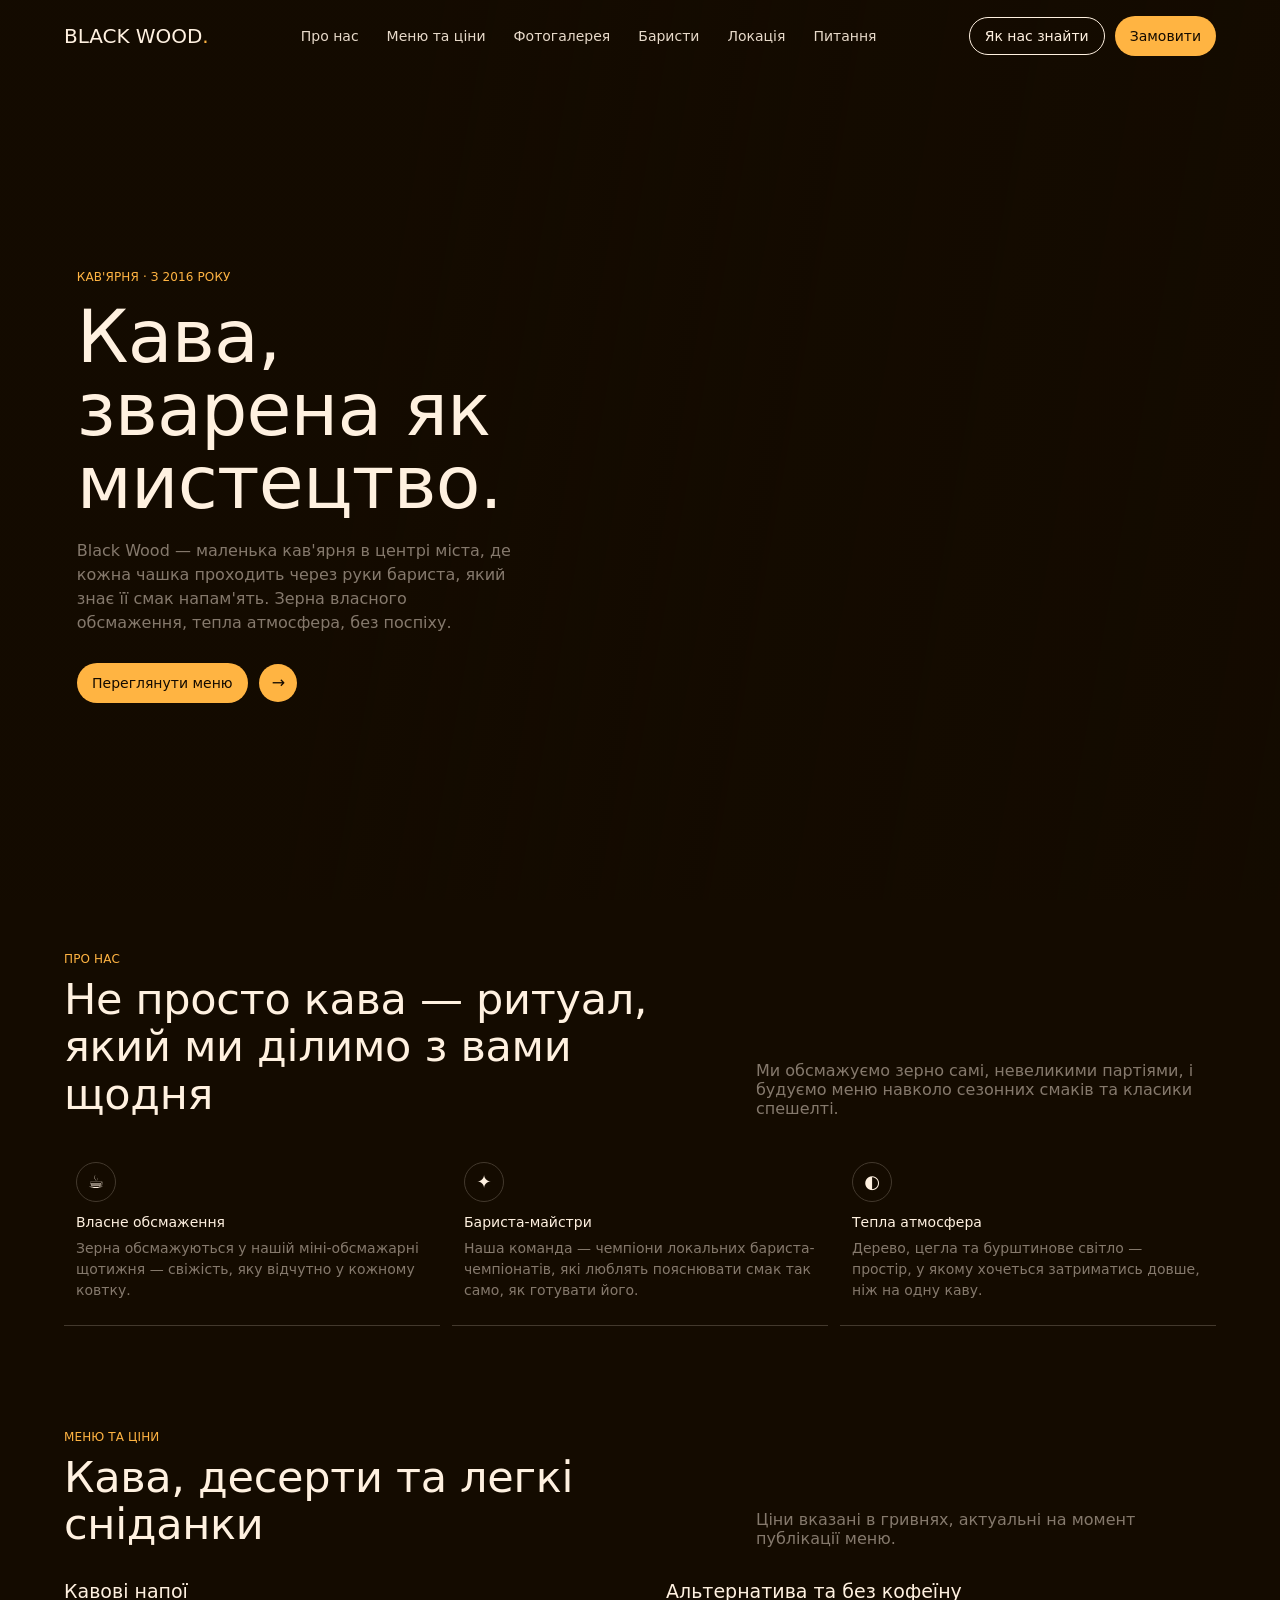
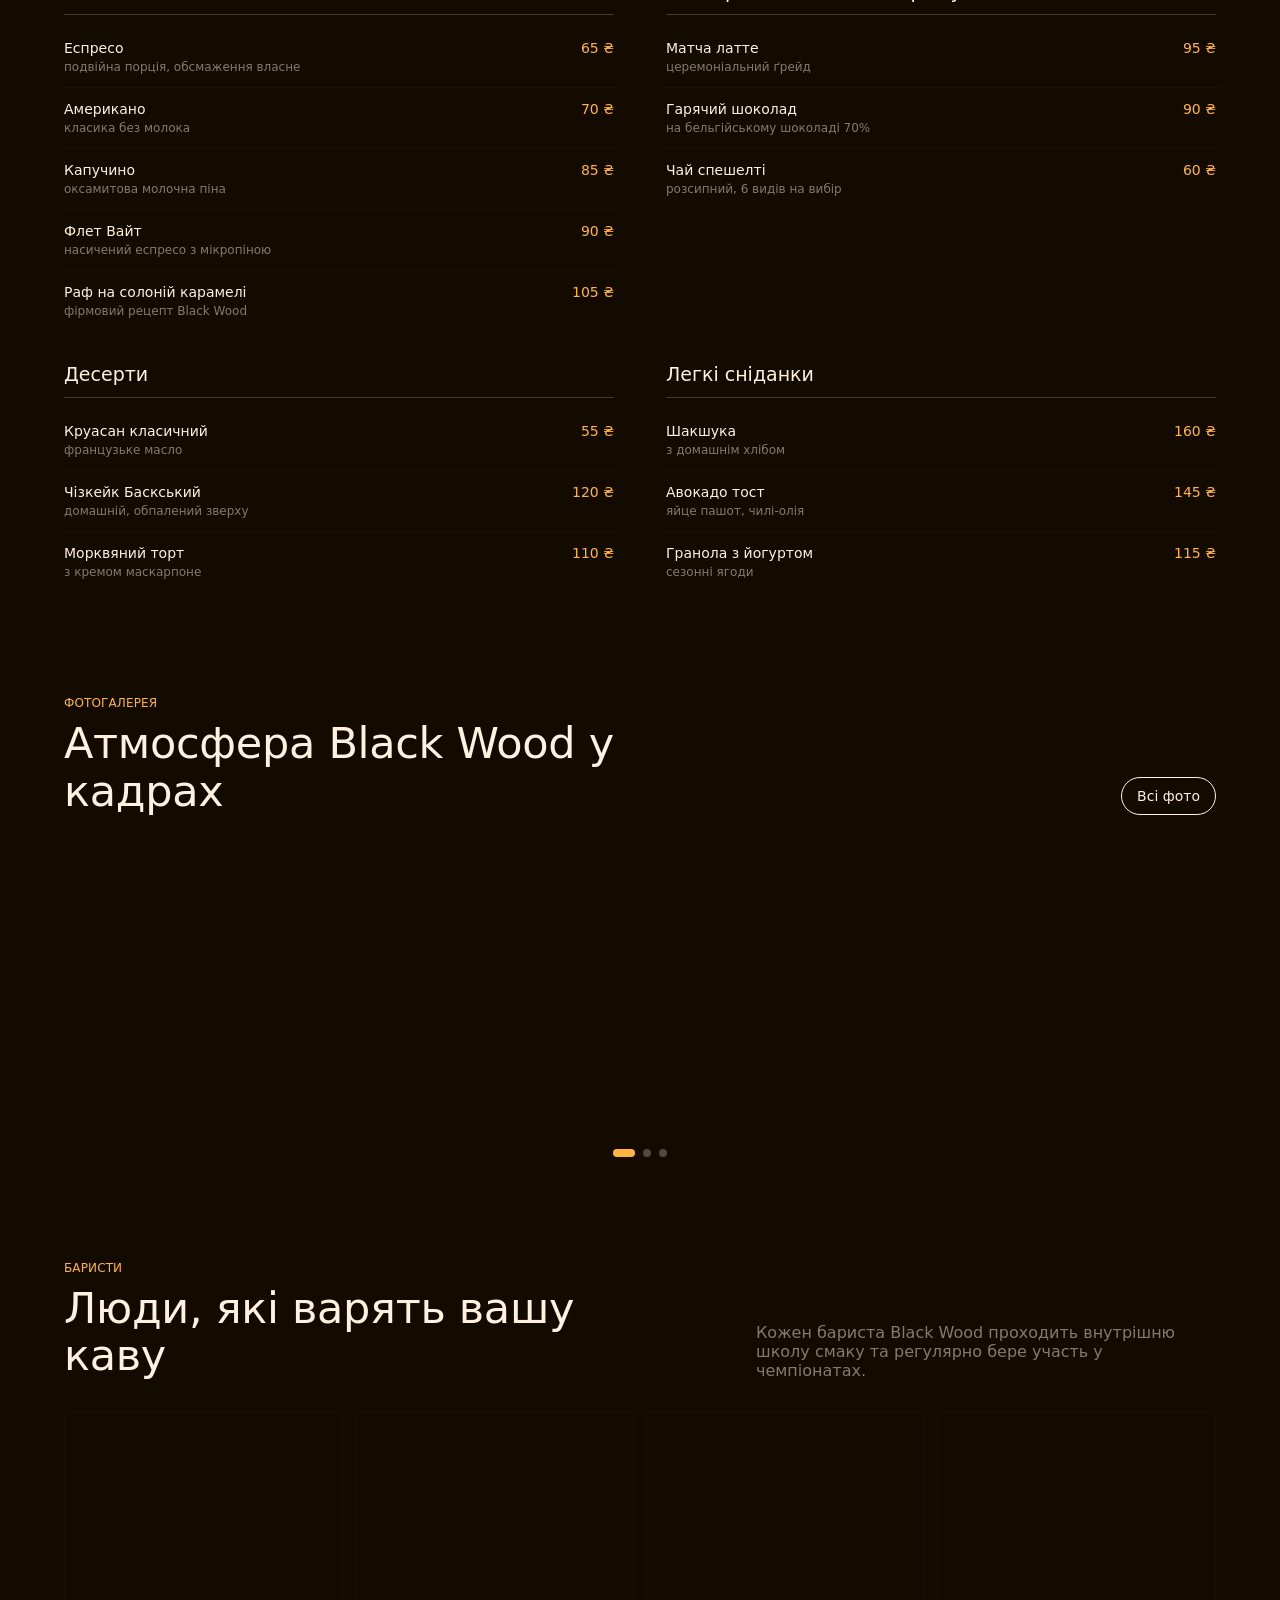
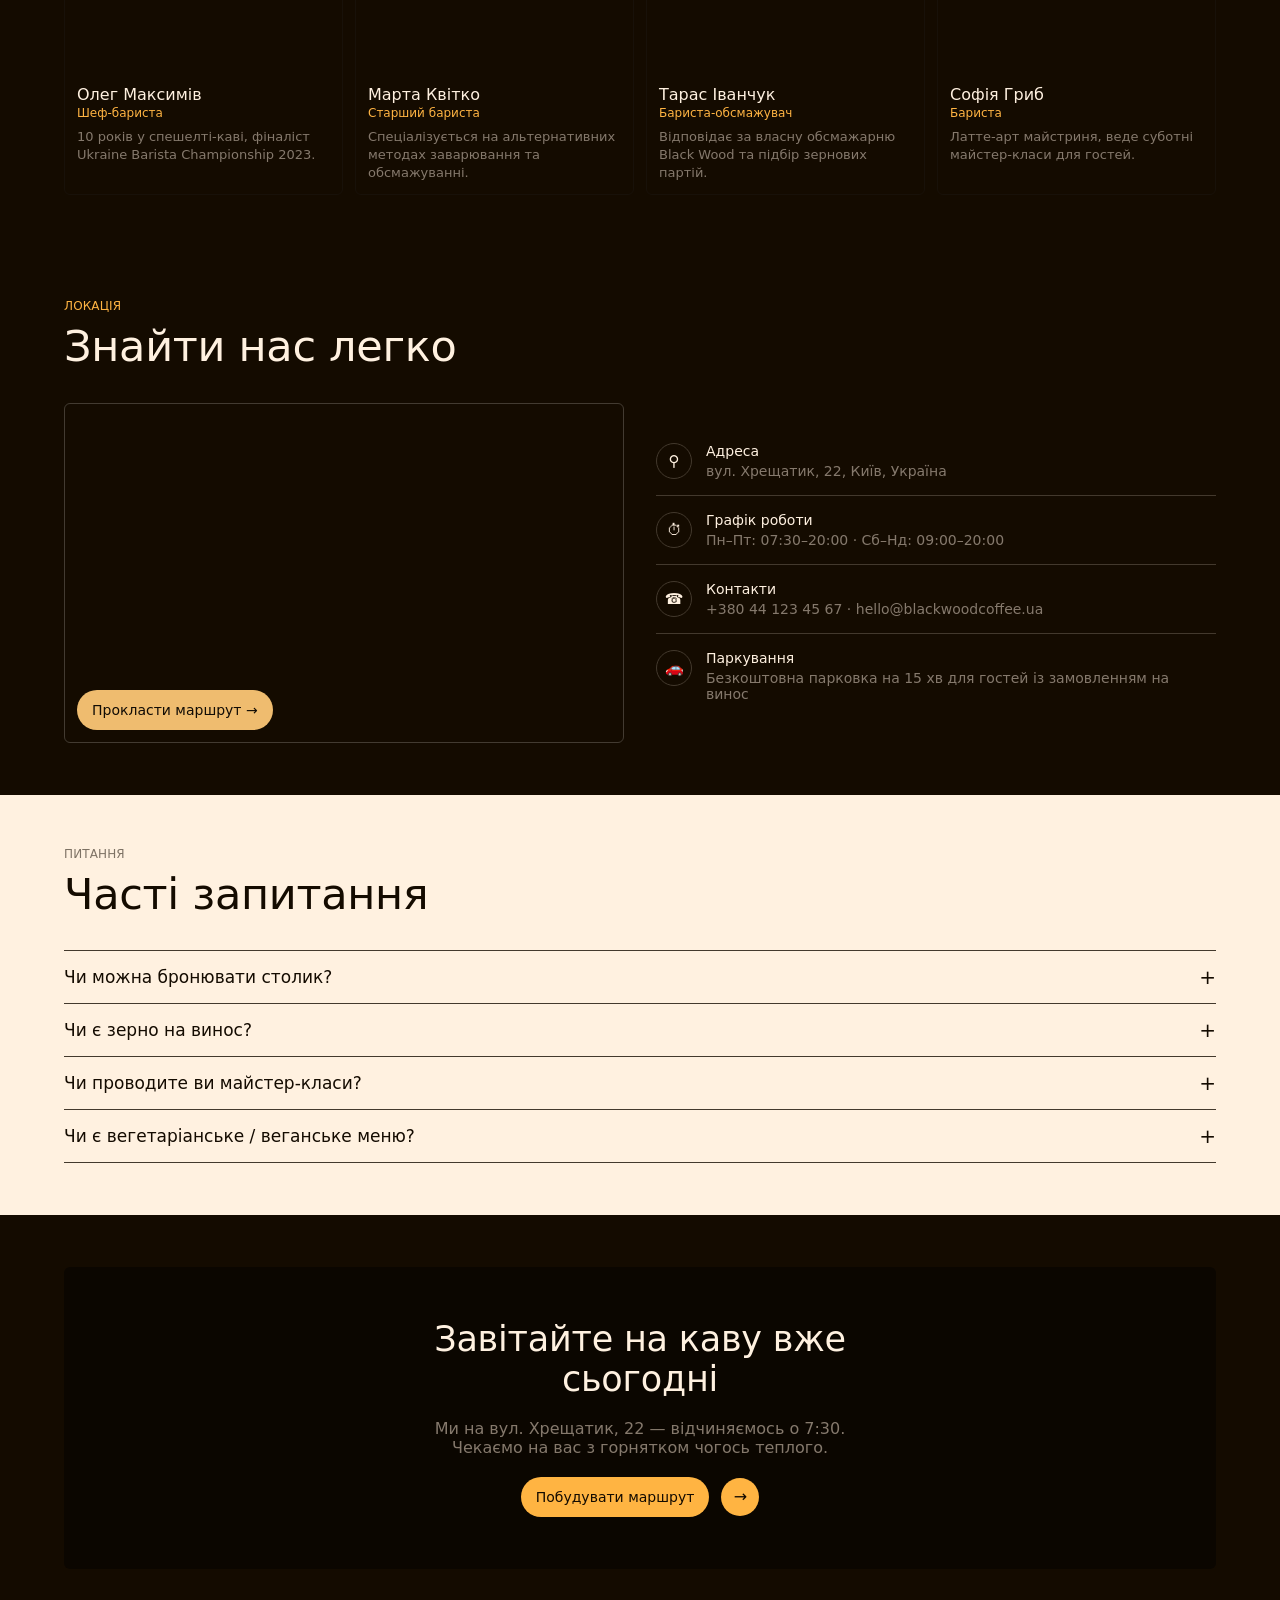
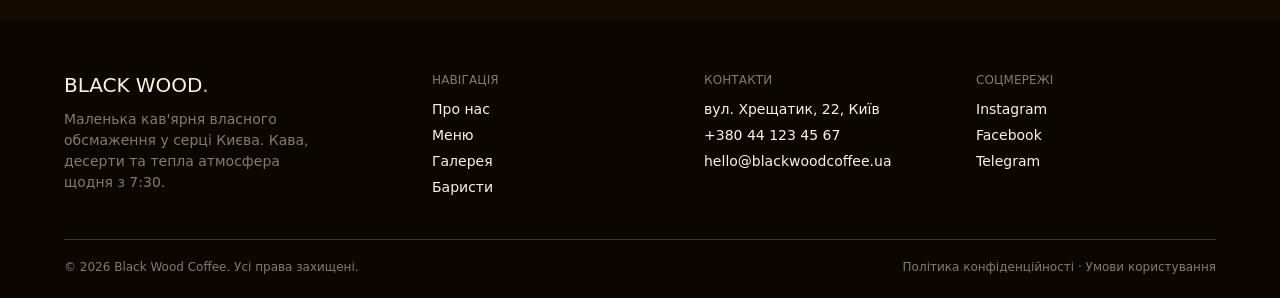
==== commit 191710b7: "Split CSS/JS into separate files, add gallery slider, hero layout fix, UX/accessibility improvements" ====
--- a/index.html
+++ b/index.html
@@ -4,592 +4,22 @@
 <meta charset="UTF-8">
 <meta name="viewport" content="width=device-width, initial-scale=1.0">
 <title>Black Wood — Кав'ярня</title>
-<style>
-  :root {
-    --color-espresso: #140b00;
-    --color-midnight-cocoa: #0b0600;
-    --color-warm-cream: #fff1e0;
-    --color-soft-cream: #f1f1f1;
-    --color-walnut: #43392d;
-    --color-cedar: #4f4538;
-    --color-driftwood: #85796c;
-    --color-burnt-edge: #181109;
-    --color-amber-forge: #ffb442;
-
-    --font-pp-neue-montreal: 'PP Neue Montreal', ui-sans-serif, system-ui, -apple-system, BlinkMacSystemFont, "Segoe UI", Roboto, sans-serif;
-
-    --page-max-width: 1200px;
-    --section-gap: 52px;
-    --card-padding: 12px;
-    --element-gap: 12px;
-
-    --radius-nav: 6px;
-    --radius-cards: 6px;
-    --radius-full: 9999px;
-  }
-
-  * { box-sizing: border-box; }
-
-  html { scroll-behavior: smooth; }
-
-  body {
-    margin: 0;
-    background: var(--color-espresso);
-    color: var(--color-warm-cream);
-    font-family: var(--font-pp-neue-montreal);
-    font-weight: 400;
-    font-feature-settings: "ss01" on, "kern" on, "liga" on;
-    -webkit-font-smoothing: antialiased;
-  }
-
-  img { max-width: 100%; display: block; }
-
-  .wrap {
-    max-width: var(--page-max-width);
-    margin: 0 auto;
-    padding: 0 24px;
-  }
-
-  a { color: inherit; text-decoration: none; }
-
-  /* ---------- Nav ---------- */
-  header.nav {
-    position: fixed;
-    top: 0; left: 0; right: 0;
-    z-index: 100;
-    background: transparent;
-    transition: background 0.25s ease, border-color 0.25s ease;
-    border-bottom: 1px solid transparent;
-  }
-  header.nav.scrolled {
-    background: var(--color-espresso);
-    border-bottom: 1px solid var(--color-burnt-edge);
-  }
-  .nav-inner {
-    display: flex;
-    align-items: center;
-    justify-content: space-between;
-    padding: 16px 24px;
-    max-width: var(--page-max-width);
-    margin: 0 auto;
-  }
-  .nav-mark {
-    font-weight: 500;
-    font-size: 20px;
-    letter-spacing: -0.05px;
-  }
-  .nav-mark span { color: var(--color-amber-forge); }
-  .nav-links {
-    display: flex;
-    gap: 28px;
-    list-style: none;
-    margin: 0; padding: 0;
-    font-size: 14px;
-    font-weight: 400;
-  }
-  .nav-links a { color: var(--color-warm-cream); opacity: 0.9; }
-  .nav-links a:hover { opacity: 1; color: var(--color-amber-forge); }
-  .nav-actions { display: flex; gap: 10px; align-items: center; }
-  .nav-toggle {
-    display: none;
-    background: none;
-    border: 1px solid var(--color-walnut);
-    border-radius: var(--radius-nav);
-    color: var(--color-warm-cream);
-    padding: 8px 10px;
-    font-size: 20px;
-    cursor: pointer;
-  }
-
-  /* ---------- Buttons ---------- */
-  .btn {
-    display: inline-flex;
-    align-items: center;
-    justify-content: center;
-    gap: 8px;
-    font-size: 14px;
-    font-weight: 500;
-    border-radius: var(--radius-full);
-    padding: 12px 15px;
-    cursor: pointer;
-    border: none;
-    white-space: nowrap;
-  }
-  .btn-amber {
-    background: var(--color-amber-forge);
-    color: var(--color-espresso);
-    transition: transform 0.25s ease, filter 0.25s ease;
-  }
-  .btn-amber:hover { filter: brightness(1.06); transform: translateY(-2px); }
-  .btn-amber:active { transform: translateY(0) scale(0.97); }
-  .btn-outline {
-    background: transparent;
-    border: 1px solid var(--color-warm-cream);
-    color: var(--color-warm-cream);
-    padding: 10px 15px;
-    transition: border-color 0.25s ease, color 0.25s ease, transform 0.25s ease;
-  }
-  .btn-outline:hover { border-color: var(--color-amber-forge); color: var(--color-amber-forge); transform: translateY(-2px); }
-  .btn-outline:active { transform: translateY(0) scale(0.97); }
-
-  .arrow-circle {
-    width: 38px; height: 38px;
-    border-radius: var(--radius-full);
-    background: var(--color-amber-forge);
-    color: var(--color-espresso);
-    display: flex; align-items: center; justify-content: center;
-    flex-shrink: 0;
-    font-size: 16px;
-    transition: transform 0.3s cubic-bezier(0.2, 0.7, 0.2, 1);
-  }
-  .arrow-circle:hover { transform: rotate(45deg); }
-
-  /* ---------- Hero ---------- */
-  .hero {
-    position: relative;
-    min-height: 100vh;
-    display: flex;
-    align-items: center;
-    overflow: hidden;
-  }
-  .hero-bg {
-    position: absolute; inset: 0;
-    background-image:
-      linear-gradient(100deg, rgba(20,11,0,0.97) 30%, rgba(20,11,0,0.55) 60%, rgba(20,11,0,0.25) 100%),
-      url('https://picsum.photos/id/431/1600/1200');
-    background-size: cover;
-    background-position: center;
-    filter: saturate(1.05);
-    transform: scale(1.08);
-    animation: heroZoom 16s ease-out forwards;
-  }
-  @keyframes heroZoom {
-    from { transform: scale(1.12); }
-    to { transform: scale(1); }
-  }
-  .hero-content {
-    position: relative;
-    z-index: 2;
-    max-width: 560px;
-    padding-top: 72px;
-  }
-  .hero-eyebrow {
-    color: var(--color-amber-forge);
-    font-size: 12px;
-    letter-spacing: 0.12px;
-    text-transform: uppercase;
-    margin-bottom: 16px;
-    font-weight: 500;
-    opacity: 0;
-    animation: fadeUp 0.7s ease 0.1s forwards;
-  }
-  .hero h1 {
-    font-size: 73px;
-    line-height: 1.0;
-    letter-spacing: -0.8px;
-    font-weight: 400;
-    margin: 0 0 20px;
-    opacity: 0;
-    animation: fadeUp 0.8s ease 0.25s forwards;
-  }
-  .hero p.sub {
-    color: var(--color-driftwood);
-    font-size: 16px;
-    line-height: 1.5;
-    max-width: 440px;
-    margin: 0 0 28px;
-    opacity: 0;
-    animation: fadeUp 0.8s ease 0.45s forwards;
-  }
-  .hero-actions {
-    display: flex;
-    align-items: center;
-    gap: 12px;
-    opacity: 0;
-    animation: fadeUp 0.8s ease 0.6s forwards;
-  }
-  @keyframes fadeUp {
-    from { opacity: 0; transform: translateY(18px); }
-    to { opacity: 1; transform: translateY(0); }
-  }
-
-  /* ---------- Scroll reveal ---------- */
-  .reveal {
-    opacity: 0;
-    transform: translateY(28px);
-    transition: opacity 0.7s cubic-bezier(0.2, 0.7, 0.2, 1), transform 0.7s cubic-bezier(0.2, 0.7, 0.2, 1);
-  }
-  .reveal.is-visible {
-    opacity: 1;
-    transform: translateY(0);
-  }
-  .reveal-stagger > * {
-    opacity: 0;
-    transform: translateY(28px);
-    transition: opacity 0.6s cubic-bezier(0.2, 0.7, 0.2, 1), transform 0.6s cubic-bezier(0.2, 0.7, 0.2, 1);
-  }
-  .reveal-stagger.is-visible > * { opacity: 1; transform: translateY(0); }
-  .reveal-stagger.is-visible > *:nth-child(1) { transition-delay: 0.05s; }
-  .reveal-stagger.is-visible > *:nth-child(2) { transition-delay: 0.15s; }
-  .reveal-stagger.is-visible > *:nth-child(3) { transition-delay: 0.25s; }
-  .reveal-stagger.is-visible > *:nth-child(4) { transition-delay: 0.35s; }
-  .reveal-stagger.is-visible > *:nth-child(5) { transition-delay: 0.45s; }
-  .reveal-stagger.is-visible > *:nth-child(6) { transition-delay: 0.55s; }
-  .reveal-stagger.is-visible > *:nth-child(7) { transition-delay: 0.65s; }
-
-  @media (prefers-reduced-motion: reduce) {
-    .hero-bg, .hero-eyebrow, .hero h1, .hero p.sub, .hero-actions,
-    .reveal, .reveal-stagger > * {
-      animation: none !important;
-      transition: none !important;
-      opacity: 1 !important;
-      transform: none !important;
-    }
-  }
-
-  /* ---------- Sections ---------- */
-  section { padding: var(--section-gap) 0; }
-  .section-head {
-    display: flex;
-    align-items: flex-end;
-    justify-content: space-between;
-    gap: 24px;
-    margin-bottom: 32px;
-    flex-wrap: wrap;
-  }
-  .section-eyebrow {
-    color: var(--color-amber-forge);
-    font-size: 12px;
-    text-transform: uppercase;
-    letter-spacing: 0.12px;
-    font-weight: 500;
-    margin-bottom: 10px;
-  }
-  .section-title {
-    font-size: 43px;
-    line-height: 1.1;
-    letter-spacing: -0.3px;
-    font-weight: 400;
-    margin: 0;
-    max-width: 620px;
-  }
-  .section-body {
-    color: var(--color-driftwood);
-    font-size: 16px;
-    max-width: 460px;
-    margin: 0;
-  }
-
-  /* ---------- About / Feature grid ---------- */
-  .feature-grid {
-    display: grid;
-    grid-template-columns: repeat(3, 1fr);
-    gap: 12px;
-  }
-  .feature-card {
-    border-bottom: 1px solid var(--color-walnut);
-    padding: 12px;
-    padding-bottom: 24px;
-    transition: transform 0.3s ease;
-  }
-  .feature-card:hover { transform: translateY(-4px); }
-  .feature-card:hover .feature-icon { border-color: var(--color-amber-forge); transform: scale(1.08) rotate(6deg); }
-  .feature-icon {
-    width: 40px; height: 40px;
-    border-radius: var(--radius-full);
-    border: 1px solid var(--color-walnut);
-    display: flex; align-items: center; justify-content: center;
-    margin-bottom: 12px;
-    font-size: 18px;
-    transition: transform 0.3s ease, border-color 0.3s ease;
-  }
-  .feature-card h3 {
-    font-size: 14px;
-    font-weight: 500;
-    margin: 0 0 8px;
-  }
-  .feature-card p {
-    font-size: 14px;
-    color: var(--color-driftwood);
-    line-height: 1.5;
-    margin: 0;
-  }
-
-  /* ---------- Menu / Prices ---------- */
-  .menu-tabsheet {
-    display: grid;
-    grid-template-columns: repeat(2, 1fr);
-    gap: 32px 52px;
-  }
-  .menu-group h4 {
-    font-size: 19px;
-    font-weight: 500;
-    letter-spacing: 0;
-    margin: 0 0 12px;
-    padding-bottom: 12px;
-    border-bottom: 1px solid var(--color-walnut);
-  }
-  .menu-row {
-    display: flex;
-    justify-content: space-between;
-    align-items: baseline;
-    gap: 12px;
-    padding: 13px 0;
-    border-bottom: 1px solid var(--color-burnt-edge);
-  }
-  .menu-row:last-child { border-bottom: none; }
-  .menu-row .name { font-size: 14px; font-weight: 500; }
-  .menu-row .desc { font-size: 12px; color: var(--color-driftwood); margin-top: 4px; }
-  .menu-row .price {
-    font-size: 14px;
-    font-weight: 500;
-    color: var(--color-amber-forge);
-    white-space: nowrap;
-  }
-
-  /* ---------- Gallery ---------- */
-  .gallery-grid {
-    display: grid;
-    grid-template-columns: repeat(4, 1fr);
-    grid-auto-rows: 160px;
-    gap: 12px;
-  }
-  .gallery-grid .g-item {
-    border-radius: var(--radius-cards);
-    background-size: cover;
-    background-position: center;
-    position: relative;
-    overflow: hidden;
-    transition: transform 0.5s cubic-bezier(0.2, 0.7, 0.2, 1);
-  }
-  .gallery-grid .g-item:hover {
-    transform: scale(1.035);
-    z-index: 2;
-  }
-  .gallery-grid .g-item.wide { grid-column: span 2; }
-  .gallery-grid .g-item.tall { grid-row: span 2; }
-  .g-item::after {
-    content: "";
-    position: absolute; inset: 0;
-    background: linear-gradient(180deg, rgba(20,11,0,0) 50%, rgba(20,11,0,0.55) 100%);
-    transition: background 0.4s ease;
-  }
-  .g-item:hover::after {
-    background: linear-gradient(180deg, rgba(20,11,0,0) 30%, rgba(20,11,0,0.35) 100%);
-  }
-
-  /* ---------- Baristas ---------- */
-  .barista-grid {
-    display: grid;
-    grid-template-columns: repeat(4, 1fr);
-    gap: 12px;
-  }
-  .barista-card {
-    border: 1px solid var(--color-burnt-edge);
-    border-radius: var(--radius-cards);
-    overflow: hidden;
-    transition: border-color 0.3s ease, transform 0.3s ease;
-  }
-  .barista-card:hover { border-color: var(--color-walnut); transform: translateY(-4px); }
-  .barista-photo {
-    height: 260px;
-    background-size: cover;
-    background-position: center;
-    transition: transform 0.5s cubic-bezier(0.2, 0.7, 0.2, 1);
-  }
-  .barista-card:hover .barista-photo { transform: scale(1.08); }
-  .barista-info { padding: 12px; }
-  .barista-info h4 {
-    font-size: 16px;
-    font-weight: 500;
-    margin: 0 0 2px;
-  }
-  .barista-info span {
-    font-size: 12px;
-    color: var(--color-amber-forge);
-    display: block;
-    margin-bottom: 8px;
-  }
-  .barista-info p {
-    font-size: 13px;
-    color: var(--color-driftwood);
-    line-height: 1.4;
-    margin: 0;
-  }
-
-  /* ---------- Location ---------- */
-  .location-band {
-    display: grid;
-    grid-template-columns: 1fr 1fr;
-    gap: 32px;
-    align-items: center;
-  }
-  .location-map {
-    height: 340px;
-    border-radius: var(--radius-cards);
-    border: 1px solid var(--color-walnut);
-    position: relative;
-    overflow: hidden;
-    filter: grayscale(0.35) sepia(0.15) saturate(1.1);
-  }
-  .location-map iframe {
-    width: 100%;
-    height: 100%;
-    border: 0;
-    display: block;
-  }
-  .location-route-btn {
-    position: absolute;
-    left: 12px;
-    bottom: 12px;
-    z-index: 3;
-    box-shadow: none;
-  }
-  .location-list { list-style: none; margin: 0; padding: 0; }
-  .location-list li {
-    display: flex;
-    gap: 14px;
-    padding: 16px 0;
-    border-bottom: 1px solid var(--color-walnut);
-    transition: transform 0.3s ease;
-  }
-  .location-list li:hover { transform: translateX(4px); }
-  .location-list li:last-child { border-bottom: none; }
-  .loc-icon {
-    width: 36px; height: 36px;
-    border-radius: var(--radius-full);
-    border: 1px solid var(--color-walnut);
-    display: flex; align-items: center; justify-content: center;
-    flex-shrink: 0;
-    font-size: 15px;
-    transition: border-color 0.3s ease, color 0.3s ease;
-  }
-  .location-list li:hover .loc-icon { border-color: var(--color-amber-forge); color: var(--color-amber-forge); }
-  .location-list h5 { margin: 0 0 4px; font-size: 14px; font-weight: 500; }
-  .location-list p { margin: 0; font-size: 14px; color: var(--color-driftwood); }
-
-  /* ---------- FAQ (light band) ---------- */
-  .faq-band {
-    background: var(--color-warm-cream);
-    color: var(--color-espresso);
-  }
-  .faq-band .section-eyebrow { color: var(--color-espresso); opacity: 0.55; }
-  .faq-band .section-title { color: var(--color-espresso); }
-  .faq-item {
-    border-bottom: 1px solid var(--color-walnut);
-  }
-  .faq-item:first-child { border-top: 1px solid var(--color-walnut); }
-  .faq-q {
-    display: flex;
-    justify-content: space-between;
-    align-items: center;
-    padding: 14px 0;
-    cursor: pointer;
-    font-size: 17px;
-    font-weight: 500;
-  }
-  .faq-q .plus { font-size: 20px; font-weight: 400; transition: transform 0.2s ease; }
-  .faq-item.open .faq-q .plus { transform: rotate(45deg); }
-  .faq-a {
-    max-height: 0;
-    overflow: hidden;
-    transition: max-height 0.25s ease;
-  }
-  .faq-a p {
-    font-size: 14px;
-    color: var(--color-cedar);
-    line-height: 1.5;
-    padding-bottom: 16px;
-    margin: 0;
-    max-width: 640px;
-  }
-
-  /* ---------- CTA band ---------- */
-  .cta-band {
-    background: var(--color-midnight-cocoa);
-    border-radius: var(--radius-cards);
-    padding: 52px;
-    text-align: center;
-    display: flex;
-    flex-direction: column;
-    align-items: center;
-    gap: 20px;
-  }
-  .cta-band h2 {
-    font-size: 35px;
-    letter-spacing: -0.21px;
-    font-weight: 400;
-    margin: 0;
-    max-width: 560px;
-  }
-  .cta-band p {
-    color: var(--color-driftwood);
-    font-size: 16px;
-    margin: 0;
-    max-width: 460px;
-  }
-
-  /* ---------- Footer ---------- */
-  footer {
-    background: var(--color-midnight-cocoa);
-    padding: 52px 0 24px;
-  }
-  .footer-grid {
-    display: grid;
-    grid-template-columns: 1.4fr 1fr 1fr 1fr;
-    gap: 32px;
-    padding-bottom: 32px;
-    border-bottom: 1px solid var(--color-walnut);
-  }
-  .footer-brand p {
-    color: var(--color-driftwood);
-    font-size: 14px;
-    line-height: 1.5;
-    max-width: 260px;
-    margin-top: 12px;
-  }
-  .footer-col h5 {
-    font-size: 12px;
-    text-transform: uppercase;
-    letter-spacing: 0.12px;
-    color: var(--color-driftwood);
-    margin: 0 0 14px;
-    font-weight: 500;
-  }
-  .footer-col ul { list-style: none; margin: 0; padding: 0; }
-  .footer-col li { margin-bottom: 10px; font-size: 14px; }
-  .footer-col a:hover { color: var(--color-amber-forge); }
-  .footer-legal {
-    display: flex;
-    justify-content: space-between;
-    padding-top: 20px;
-    font-size: 12px;
-    color: var(--color-driftwood);
-    flex-wrap: wrap;
-    gap: 8px;
-  }
-
-  /* ---------- Responsive ---------- */
-  @media (max-width: 900px) {
-    .nav-links, .nav-actions .btn-outline { display: none; }
-    .nav-toggle { display: inline-flex; }
-    .hero h1 { font-size: 48px; }
-    .feature-grid { grid-template-columns: 1fr; }
-    .menu-tabsheet { grid-template-columns: 1fr; }
-    .gallery-grid { grid-template-columns: repeat(2, 1fr); }
-    .barista-grid { grid-template-columns: repeat(2, 1fr); }
-    .location-band { grid-template-columns: 1fr; }
-    .footer-grid { grid-template-columns: 1fr 1fr; }
-    .section-title { font-size: 33px; }
-  }
-</style>
+<meta name="description" content="Black Wood — кав'ярня власного обсмаження у центрі Києва. Спешелті-кава, десерти та легкі сніданки щодня з 7:30.">
+<meta property="og:title" content="Black Wood — Кав'ярня">
+<meta property="og:description" content="Кава, зварена як мистецтво. Зерна власного обсмаження, тепла атмосфера, без поспіху.">
+<meta property="og:type" content="website">
+<meta name="theme-color" content="#140b00">
+<link rel="icon" href="data:image/svg+xml,<svg xmlns=%22http://www.w3.org/2000/svg%22 viewBox=%220 0 100 100%22><text y=%22.9em%22 font-size=%2290%22>☕</text></svg>">
+<link rel="stylesheet" href="styles.css">
 </head>
 <body>
+
+<a class="skip-link" href="#main-content">Перейти до основного контенту</a>
 
 <header class="nav" id="siteNav">
   <div class="nav-inner">
     <a class="nav-mark" href="#top">BLACK WOOD<span>.</span></a>
-    <ul class="nav-links">
+    <ul class="nav-links" id="navLinks">
       <li><a href="#about">Про нас</a></li>
       <li><a href="#menu">Меню та ціни</a></li>
       <li><a href="#gallery">Фотогалерея</a></li>
@@ -601,9 +31,11 @@
       <a href="#location" class="btn btn-outline">Як нас знайти</a>
       <a href="#menu" class="btn btn-amber">Замовити</a>
     </div>
-    <button class="nav-toggle" id="navToggle" aria-label="Меню">☰</button>
+    <button class="nav-toggle" id="navToggle" aria-label="Відкрити меню" aria-expanded="false" aria-controls="navLinks">☰</button>
   </div>
 </header>
+
+<main id="main-content">
 
 <section class="hero" id="top">
   <div class="hero-bg"></div>
@@ -622,7 +54,7 @@
 
 <section id="about">
   <div class="wrap">
-    <div class="section-head">
+    <div class="section-head reveal">
       <div>
         <div class="section-eyebrow">Про нас</div>
         <h2 class="section-title">Не просто кава — ритуал, який ми ділимо з вами щодня</h2>
@@ -651,7 +83,7 @@
 
 <section id="menu">
   <div class="wrap">
-    <div class="section-head">
+    <div class="section-head reveal">
       <div>
         <div class="section-eyebrow">Меню та ціни</div>
         <h2 class="section-title">Кава, десерти та легкі сніданки</h2>
@@ -733,28 +165,45 @@
 
 <section id="gallery">
   <div class="wrap">
-    <div class="section-head">
+    <div class="section-head reveal">
       <div>
         <div class="section-eyebrow">Фотогалерея</div>
         <h2 class="section-title">Атмосфера Black Wood у кадрах</h2>
       </div>
-      <a href="#" class="btn btn-outline">Всі фото</a>
-    </div>
-    <div class="gallery-grid reveal-stagger">
-      <div class="g-item wide tall" style="background-image:url('https://picsum.photos/id/431/900/900')"></div>
-      <div class="g-item" style="background-image:url('https://picsum.photos/id/225/500/400')"></div>
-      <div class="g-item" style="background-image:url('https://picsum.photos/id/30/500/400')"></div>
-      <div class="g-item wide" style="background-image:url('https://picsum.photos/id/292/900/400')"></div>
-      <div class="g-item" style="background-image:url('https://picsum.photos/id/312/500/400')"></div>
-      <div class="g-item tall" style="background-image:url('https://picsum.photos/id/1060/500/900')"></div>
-      <div class="g-item wide" style="background-image:url('https://picsum.photos/id/1080/900/400')"></div>
-    </div>
-  </div>
-</section>
+      <button type="button" id="openGalleryBtn" class="btn btn-outline">Всі фото</button>
+    </div>
+    <div class="gallery-slider reveal">
+      <div class="gallery-viewport">
+        <div class="gallery-track" id="galleryTrack">
+          <div class="g-item" tabindex="0" role="button" aria-label="Відкрити фото" style="background-image:url('https://picsum.photos/id/431/1200/1200')" data-full="https://picsum.photos/id/431/1600/1600" data-caption="Барна стійка Black Wood в годину пік"></div>
+          <div class="g-item" tabindex="0" role="button" aria-label="Відкрити фото" style="background-image:url('https://picsum.photos/id/225/700/500')" data-full="https://picsum.photos/id/225/1400/1000" data-caption="Свіжозварений флет вайт"></div>
+          <div class="g-item" tabindex="0" role="button" aria-label="Відкрити фото" style="background-image:url('https://picsum.photos/id/30/700/500')" data-full="https://picsum.photos/id/30/1400/1000" data-caption="Зерна власного обсмаження"></div>
+          <div class="g-item" tabindex="0" role="button" aria-label="Відкрити фото" style="background-image:url('https://picsum.photos/id/292/1200/500')" data-full="https://picsum.photos/id/292/1800/900" data-caption="Затишний зал кав'ярні"></div>
+          <div class="g-item" tabindex="0" role="button" aria-label="Відкрити фото" style="background-image:url('https://picsum.photos/id/312/700/500')" data-full="https://picsum.photos/id/312/1400/1000" data-caption="Латте-арт від наших баристів"></div>
+          <div class="g-item" tabindex="0" role="button" aria-label="Відкрити фото" style="background-image:url('https://picsum.photos/id/1060/700/1200')" data-full="https://picsum.photos/id/1060/1000/1600" data-caption="Ранкова обсмажарня"></div>
+          <div class="g-item" tabindex="0" role="button" aria-label="Відкрити фото" style="background-image:url('https://picsum.photos/id/1080/1200/500')" data-full="https://picsum.photos/id/1080/1800/900" data-caption="Десертна вітрина"></div>
+          <div class="g-item" tabindex="0" role="button" aria-label="Відкрити фото" style="background-image:url('https://picsum.photos/id/1060/700/500')" data-full="https://picsum.photos/id/1060/1400/1000" data-caption="Столик біля вікна"></div>
+          <div class="g-item" tabindex="0" role="button" aria-label="Відкрити фото" style="background-image:url('https://picsum.photos/id/342/700/500')" data-full="https://picsum.photos/id/342/1400/1000" data-caption="Гостьовий диван у глибині зали"></div>
+        </div>
+      </div>
+      <div class="gallery-dots" id="galleryDots"></div>
+    </div>
+  </div>
+</section>
+
+<div class="lightbox" id="lightbox" aria-hidden="true">
+  <button class="lightbox-close" id="lightboxClose" aria-label="Закрити">×</button>
+  <button class="lightbox-nav prev" id="lightboxPrev" aria-label="Попереднє фото">‹</button>
+  <div class="lightbox-stage">
+    <img id="lightboxImg" src="" alt="">
+    <p class="lightbox-caption" id="lightboxCaption"></p>
+  </div>
+  <button class="lightbox-nav next" id="lightboxNext" aria-label="Наступне фото">›</button>
+</div>
 
 <section id="baristas">
   <div class="wrap">
-    <div class="section-head">
+    <div class="section-head reveal">
       <div>
         <div class="section-eyebrow">Баристи</div>
         <h2 class="section-title">Люди, які варять вашу каву</h2>
@@ -763,7 +212,7 @@
     </div>
     <div class="barista-grid reveal-stagger">
       <div class="barista-card">
-        <div class="barista-photo" style="background-image:url('https://picsum.photos/id/1005/400/500')"></div>
+        <div class="barista-photo" role="img" aria-label="Фото бариста Олег Максимів" style="background-image:url('https://picsum.photos/id/1005/400/500')"></div>
         <div class="barista-info">
           <h4>Олег Максимів</h4>
           <span>Шеф-бариста</span>
@@ -771,7 +220,7 @@
         </div>
       </div>
       <div class="barista-card">
-        <div class="barista-photo" style="background-image:url('https://picsum.photos/id/1027/400/500')"></div>
+        <div class="barista-photo" role="img" aria-label="Фото бариста Марта Квітко" style="background-image:url('https://picsum.photos/id/1027/400/500')"></div>
         <div class="barista-info">
           <h4>Марта Квітко</h4>
           <span>Старший бариста</span>
@@ -779,7 +228,7 @@
         </div>
       </div>
       <div class="barista-card">
-        <div class="barista-photo" style="background-image:url('https://picsum.photos/id/1012/400/500')"></div>
+        <div class="barista-photo" role="img" aria-label="Фото бариста Тарас Іванчук" style="background-image:url('https://picsum.photos/id/1012/400/500')"></div>
         <div class="barista-info">
           <h4>Тарас Іванчук</h4>
           <span>Бариста-обсмажувач</span>
@@ -787,7 +236,7 @@
         </div>
       </div>
       <div class="barista-card">
-        <div class="barista-photo" style="background-image:url('https://picsum.photos/id/1011/400/500')"></div>
+        <div class="barista-photo" role="img" aria-label="Фото бариста Софія Гриб" style="background-image:url('https://picsum.photos/id/1011/400/500')"></div>
         <div class="barista-info">
           <h4>Софія Гриб</h4>
           <span>Бариста</span>
@@ -800,7 +249,7 @@
 
 <section id="location">
   <div class="wrap">
-    <div class="section-head">
+    <div class="section-head reveal">
       <div>
         <div class="section-eyebrow">Локація</div>
         <h2 class="section-title">Знайти нас легко</h2>
@@ -858,7 +307,7 @@
 
 <section id="faq" class="faq-band">
   <div class="wrap">
-    <div class="section-head">
+    <div class="section-head reveal">
       <div>
         <div class="section-eyebrow">Питання</div>
         <h2 class="section-title">Часті запитання</h2>
@@ -897,6 +346,8 @@
     </div>
   </div>
 </section>
+
+</main>
 
 <footer>
   <div class="wrap">
@@ -938,52 +389,7 @@
   </div>
 </footer>
 
-<script>
-  // Nav background on scroll
-  const nav = document.getElementById('siteNav');
-  window.addEventListener('scroll', () => {
-    if (window.scrollY > 40) nav.classList.add('scrolled');
-    else nav.classList.remove('scrolled');
-  });
-
-  // FAQ accordion
-  document.querySelectorAll('.faq-item').forEach(item => {
-    const q = item.querySelector('.faq-q');
-    const a = item.querySelector('.faq-a');
-    q.addEventListener('click', () => {
-      const isOpen = item.classList.contains('open');
-      document.querySelectorAll('.faq-item').forEach(i => {
-        i.classList.remove('open');
-        i.querySelector('.faq-a').style.maxHeight = null;
-      });
-      if (!isOpen) {
-        item.classList.add('open');
-        a.style.maxHeight = a.scrollHeight + 'px';
-      }
-    });
-  });
-
-  // Scroll reveal animations
-  const revealTargets = document.querySelectorAll('.reveal, .reveal-stagger');
-  const revealObserver = new IntersectionObserver((entries) => {
-    entries.forEach(entry => {
-      if (entry.isIntersecting) {
-        entry.target.classList.add('is-visible');
-        revealObserver.unobserve(entry.target);
-      }
-    });
-  }, { threshold: 0.15, rootMargin: '0px 0px -40px 0px' });
-  revealTargets.forEach(el => revealObserver.observe(el));
-
-  // Mobile nav toggle (simple show/hide of link list)
-  const navToggle = document.getElementById('navToggle');
-  const navLinks = document.querySelector('.nav-links');
-  navToggle.addEventListener('click', () => {
-    const shown = navLinks.style.display === 'flex';
-    navLinks.style.display = shown ? 'none' : 'flex';
-    navLinks.style.cssText += shown ? '' : 'position:absolute; top:64px; left:0; right:0; background:var(--color-espresso); flex-direction:column; padding:20px 24px; border-bottom:1px solid var(--color-walnut);';
-  });
-</script>
+<script src="script.js"></script>
 
 </body>
 </html>
--- a/styles.css
+++ b/styles.css
@@ -0,0 +1,750 @@
+  :root {
+    --color-espresso: #140b00;
+    --color-midnight-cocoa: #0b0600;
+    --color-warm-cream: #fff1e0;
+    --color-soft-cream: #f1f1f1;
+    --color-walnut: #43392d;
+    --color-cedar: #4f4538;
+    --color-driftwood: #85796c;
+    --color-burnt-edge: #181109;
+    --color-amber-forge: #ffb442;
+
+    --font-pp-neue-montreal: 'PP Neue Montreal', ui-sans-serif, system-ui, -apple-system, BlinkMacSystemFont, "Segoe UI", Roboto, sans-serif;
+
+    --page-max-width: 1200px;
+    --section-gap: 52px;
+    --card-padding: 12px;
+    --element-gap: 12px;
+
+    --radius-nav: 6px;
+    --radius-cards: 6px;
+    --radius-full: 9999px;
+  }
+
+  * { box-sizing: border-box; }
+
+  html { scroll-behavior: smooth; }
+
+  body {
+    margin: 0;
+    background: var(--color-espresso);
+    color: var(--color-warm-cream);
+    font-family: var(--font-pp-neue-montreal);
+    font-weight: 400;
+    font-feature-settings: "ss01" on, "kern" on, "liga" on;
+    -webkit-font-smoothing: antialiased;
+  }
+
+  img { max-width: 100%; display: block; }
+
+  .wrap {
+    max-width: var(--page-max-width);
+    margin: 0 auto;
+    padding: 0 24px;
+  }
+
+  a { color: inherit; text-decoration: none; }
+
+  a:focus-visible,
+  button:focus-visible,
+  [tabindex]:focus-visible {
+    outline: 2px solid var(--color-amber-forge);
+    outline-offset: 3px;
+    border-radius: 2px;
+  }
+
+  .skip-link {
+    position: absolute;
+    top: -48px;
+    left: 16px;
+    z-index: 200;
+    background: var(--color-amber-forge);
+    color: var(--color-espresso);
+    padding: 10px 16px;
+    border-radius: var(--radius-nav);
+    font-size: 14px;
+    font-weight: 500;
+    transition: top 0.2s ease;
+  }
+  .skip-link:focus {
+    top: 16px;
+  }
+
+  /* ---------- Nav ---------- */
+  header.nav {
+    position: fixed;
+    top: 0; left: 0; right: 0;
+    z-index: 100;
+    background: transparent;
+    transition: background 0.25s ease, border-color 0.25s ease;
+    border-bottom: 1px solid transparent;
+  }
+  header.nav.scrolled {
+    background: var(--color-espresso);
+    border-bottom: 1px solid var(--color-burnt-edge);
+  }
+  .nav-inner {
+    display: flex;
+    align-items: center;
+    justify-content: space-between;
+    padding: 16px 24px;
+    max-width: var(--page-max-width);
+    margin: 0 auto;
+  }
+  .nav-mark {
+    font-weight: 500;
+    font-size: 20px;
+    letter-spacing: -0.05px;
+  }
+  .nav-mark span { color: var(--color-amber-forge); }
+  .nav-links {
+    display: flex;
+    gap: 28px;
+    list-style: none;
+    margin: 0; padding: 0;
+    font-size: 14px;
+    font-weight: 400;
+  }
+  .nav-links a { color: var(--color-warm-cream); opacity: 0.9; }
+  .nav-links a:hover { opacity: 1; color: var(--color-amber-forge); }
+  .nav-actions { display: flex; gap: 10px; align-items: center; }
+  .nav-toggle {
+    display: none;
+    background: none;
+    border: 1px solid var(--color-walnut);
+    border-radius: var(--radius-nav);
+    color: var(--color-warm-cream);
+    padding: 8px 10px;
+    font-size: 20px;
+    cursor: pointer;
+  }
+
+  /* ---------- Buttons ---------- */
+  .btn {
+    display: inline-flex;
+    align-items: center;
+    justify-content: center;
+    gap: 8px;
+    font-family: inherit;
+    font-size: 14px;
+    font-weight: 500;
+    border-radius: var(--radius-full);
+    padding: 12px 15px;
+    cursor: pointer;
+    border: none;
+    white-space: nowrap;
+  }
+  .btn-amber {
+    background: var(--color-amber-forge);
+    color: var(--color-espresso);
+    transition: transform 0.25s ease, filter 0.25s ease;
+  }
+  .btn-amber:hover { filter: brightness(1.06); transform: translateY(-2px); }
+  .btn-amber:active { transform: translateY(0) scale(0.97); }
+  .btn-outline {
+    background: transparent;
+    border: 1px solid var(--color-warm-cream);
+    color: var(--color-warm-cream);
+    padding: 10px 15px;
+    transition: border-color 0.25s ease, color 0.25s ease, transform 0.25s ease;
+  }
+  .btn-outline:hover { border-color: var(--color-amber-forge); color: var(--color-amber-forge); transform: translateY(-2px); }
+  .btn-outline:active { transform: translateY(0) scale(0.97); }
+
+  .arrow-circle {
+    width: 38px; height: 38px;
+    border-radius: var(--radius-full);
+    background: var(--color-amber-forge);
+    color: var(--color-espresso);
+    display: flex; align-items: center; justify-content: center;
+    flex-shrink: 0;
+    font-size: 16px;
+    transition: transform 0.3s cubic-bezier(0.2, 0.7, 0.2, 1);
+  }
+  .arrow-circle:hover { transform: rotate(45deg); }
+
+  /* ---------- Hero ---------- */
+  .hero {
+    position: relative;
+    min-height: 100vh;
+    display: flex;
+    align-items: center;
+    overflow: hidden;
+  }
+  .hero .wrap {
+    max-width: none;
+    margin: 0;
+    padding-left: clamp(24px, 6vw, 120px);
+  }
+  .hero-bg {
+    position: absolute; inset: 0;
+    background-image:
+      linear-gradient(100deg, rgba(20,11,0,0.97) 30%, rgba(20,11,0,0.55) 60%, rgba(20,11,0,0.25) 100%),
+      url('https://picsum.photos/id/431/1600/1200');
+    background-size: cover;
+    background-position: center;
+    filter: saturate(1.05);
+    transform: scale(1.08);
+    animation: heroZoom 16s ease-out forwards;
+  }
+  @keyframes heroZoom {
+    from { transform: scale(1.12); }
+    to { transform: scale(1); }
+  }
+  .hero-content {
+    position: relative;
+    z-index: 2;
+    max-width: 560px;
+    padding-top: 72px;
+  }
+  .hero-eyebrow {
+    color: var(--color-amber-forge);
+    font-size: 12px;
+    letter-spacing: 0.12px;
+    text-transform: uppercase;
+    margin-bottom: 16px;
+    font-weight: 500;
+    opacity: 0;
+    animation: fadeUp 0.7s ease 0.1s forwards;
+  }
+  .hero h1 {
+    font-size: 73px;
+    line-height: 1.0;
+    letter-spacing: -0.8px;
+    font-weight: 400;
+    margin: 0 0 20px;
+    opacity: 0;
+    animation: fadeUp 0.8s ease 0.25s forwards;
+  }
+  .hero p.sub {
+    color: var(--color-driftwood);
+    font-size: 16px;
+    line-height: 1.5;
+    max-width: 440px;
+    margin: 0 0 28px;
+    opacity: 0;
+    animation: fadeUp 0.8s ease 0.45s forwards;
+  }
+  .hero-actions {
+    display: flex;
+    align-items: center;
+    gap: 12px;
+    opacity: 0;
+    animation: fadeUp 0.8s ease 0.6s forwards;
+  }
+  @keyframes fadeUp {
+    from { opacity: 0; transform: translateY(18px); }
+    to { opacity: 1; transform: translateY(0); }
+  }
+
+  /* ---------- Scroll reveal ---------- */
+  .reveal {
+    opacity: 0;
+    transform: translateY(28px);
+    transition: opacity 0.7s cubic-bezier(0.2, 0.7, 0.2, 1), transform 0.7s cubic-bezier(0.2, 0.7, 0.2, 1);
+  }
+  .reveal.is-visible {
+    opacity: 1;
+    transform: translateY(0);
+  }
+  .reveal-stagger > * {
+    opacity: 0;
+    transform: translateY(28px);
+    transition: opacity 0.6s cubic-bezier(0.2, 0.7, 0.2, 1), transform 0.6s cubic-bezier(0.2, 0.7, 0.2, 1);
+  }
+  .reveal-stagger.is-visible > * { opacity: 1; transform: translateY(0); }
+  .reveal-stagger.is-visible > *:nth-child(1) { transition-delay: 0.05s; }
+  .reveal-stagger.is-visible > *:nth-child(2) { transition-delay: 0.15s; }
+  .reveal-stagger.is-visible > *:nth-child(3) { transition-delay: 0.25s; }
+  .reveal-stagger.is-visible > *:nth-child(4) { transition-delay: 0.35s; }
+  .reveal-stagger.is-visible > *:nth-child(5) { transition-delay: 0.45s; }
+  .reveal-stagger.is-visible > *:nth-child(6) { transition-delay: 0.55s; }
+  .reveal-stagger.is-visible > *:nth-child(7) { transition-delay: 0.65s; }
+
+  @media (prefers-reduced-motion: reduce) {
+    .hero-bg, .hero-eyebrow, .hero h1, .hero p.sub, .hero-actions,
+    .reveal, .reveal-stagger > * {
+      animation: none !important;
+      transition: none !important;
+      opacity: 1 !important;
+      transform: none !important;
+    }
+  }
+
+  /* ---------- Sections ---------- */
+  section { padding: var(--section-gap) 0; }
+  .section-head {
+    display: flex;
+    align-items: flex-end;
+    justify-content: space-between;
+    gap: 24px;
+    margin-bottom: 32px;
+    flex-wrap: wrap;
+  }
+  .section-eyebrow {
+    color: var(--color-amber-forge);
+    font-size: 12px;
+    text-transform: uppercase;
+    letter-spacing: 0.12px;
+    font-weight: 500;
+    margin-bottom: 10px;
+  }
+  .section-title {
+    font-size: 43px;
+    line-height: 1.1;
+    letter-spacing: -0.3px;
+    font-weight: 400;
+    margin: 0;
+    max-width: 620px;
+  }
+  .section-body {
+    color: var(--color-driftwood);
+    font-size: 16px;
+    max-width: 460px;
+    margin: 0;
+  }
+
+  /* ---------- About / Feature grid ---------- */
+  .feature-grid {
+    display: grid;
+    grid-template-columns: repeat(3, 1fr);
+    gap: 12px;
+  }
+  .feature-card {
+    border-bottom: 1px solid var(--color-walnut);
+    padding: 12px;
+    padding-bottom: 24px;
+    transition: transform 0.3s ease;
+  }
+  .feature-card:hover { transform: translateY(-4px); }
+  .feature-card:hover .feature-icon { border-color: var(--color-amber-forge); transform: scale(1.08) rotate(6deg); }
+  .feature-icon {
+    width: 40px; height: 40px;
+    border-radius: var(--radius-full);
+    border: 1px solid var(--color-walnut);
+    display: flex; align-items: center; justify-content: center;
+    margin-bottom: 12px;
+    font-size: 18px;
+    transition: transform 0.3s ease, border-color 0.3s ease;
+  }
+  .feature-card h3 {
+    font-size: 14px;
+    font-weight: 500;
+    margin: 0 0 8px;
+  }
+  .feature-card p {
+    font-size: 14px;
+    color: var(--color-driftwood);
+    line-height: 1.5;
+    margin: 0;
+  }
+
+  /* ---------- Menu / Prices ---------- */
+  .menu-tabsheet {
+    display: grid;
+    grid-template-columns: repeat(2, 1fr);
+    gap: 32px 52px;
+  }
+  .menu-group h4 {
+    font-size: 19px;
+    font-weight: 500;
+    letter-spacing: 0;
+    margin: 0 0 12px;
+    padding-bottom: 12px;
+    border-bottom: 1px solid var(--color-walnut);
+  }
+  .menu-row {
+    display: flex;
+    justify-content: space-between;
+    align-items: baseline;
+    gap: 12px;
+    padding: 13px 8px;
+    margin: 0 -8px;
+    border-radius: var(--radius-cards);
+    border-bottom: 1px solid var(--color-burnt-edge);
+    transition: background 0.2s ease;
+  }
+  .menu-row:hover {
+    background: var(--color-burnt-edge);
+  }
+  .menu-row:last-child { border-bottom: none; }
+  .menu-row .name { font-size: 14px; font-weight: 500; }
+  .menu-row .desc { font-size: 12px; color: var(--color-driftwood); margin-top: 4px; }
+  .menu-row .price {
+    font-size: 14px;
+    font-weight: 500;
+    color: var(--color-amber-forge);
+    white-space: nowrap;
+  }
+
+  /* ---------- Gallery ---------- */
+  .gallery-slider {
+    position: relative;
+  }
+  .gallery-viewport {
+    overflow: hidden;
+  }
+  .gallery-track {
+    display: flex;
+    gap: 12px;
+    transition: transform 0.5s cubic-bezier(0.2, 0.7, 0.2, 1);
+  }
+  .gallery-track .g-item {
+    flex: 0 0 calc((100% - 24px) / 3);
+    aspect-ratio: 4 / 3;
+    border-radius: var(--radius-cards);
+    background-size: cover;
+    background-position: center;
+    position: relative;
+    overflow: hidden;
+    cursor: pointer;
+    transition: transform 0.5s cubic-bezier(0.2, 0.7, 0.2, 1);
+  }
+  .gallery-track .g-item:focus-visible {
+    outline: 2px solid var(--color-amber-forge);
+    outline-offset: 2px;
+  }
+  .gallery-track .g-item:hover {
+    transform: scale(1.035);
+    z-index: 2;
+  }
+  .gallery-dots {
+    display: flex;
+    justify-content: center;
+    align-items: center;
+    gap: 8px;
+    margin-top: 20px;
+  }
+  .gallery-dots button {
+    width: 8px;
+    height: 8px;
+    padding: 0;
+    border: none;
+    border-radius: 50%;
+    background: rgba(255, 255, 255, 0.25);
+    cursor: pointer;
+    transition: width 0.3s ease, border-radius 0.3s ease, background 0.3s ease;
+  }
+  .gallery-dots button.active {
+    width: 22px;
+    border-radius: 4px;
+    background: var(--color-amber-forge);
+  }
+  .g-item::after {
+    content: "";
+    position: absolute; inset: 0;
+    background: linear-gradient(180deg, rgba(20,11,0,0) 50%, rgba(20,11,0,0.55) 100%);
+    transition: background 0.4s ease;
+  }
+  .g-item:hover::after {
+    background: linear-gradient(180deg, rgba(20,11,0,0) 30%, rgba(20,11,0,0.35) 100%);
+  }
+
+  /* ---------- Baristas ---------- */
+  .barista-grid {
+    display: grid;
+    grid-template-columns: repeat(4, 1fr);
+    gap: 12px;
+  }
+  .barista-card {
+    border: 1px solid var(--color-burnt-edge);
+    border-radius: var(--radius-cards);
+    overflow: hidden;
+    transition: border-color 0.3s ease, transform 0.3s ease;
+  }
+  .barista-card:hover { border-color: var(--color-walnut); transform: translateY(-4px); }
+  .barista-photo {
+    height: 260px;
+    background-size: cover;
+    background-position: center;
+    transition: transform 0.5s cubic-bezier(0.2, 0.7, 0.2, 1);
+  }
+  .barista-card:hover .barista-photo { transform: scale(1.08); }
+  .barista-info { padding: 12px; }
+  .barista-info h4 {
+    font-size: 16px;
+    font-weight: 500;
+    margin: 0 0 2px;
+  }
+  .barista-info span {
+    font-size: 12px;
+    color: var(--color-amber-forge);
+    display: block;
+    margin-bottom: 8px;
+  }
+  .barista-info p {
+    font-size: 13px;
+    color: var(--color-driftwood);
+    line-height: 1.4;
+    margin: 0;
+  }
+
+  /* ---------- Location ---------- */
+  .location-band {
+    display: grid;
+    grid-template-columns: 1fr 1fr;
+    gap: 32px;
+    align-items: center;
+  }
+  .location-map {
+    height: 340px;
+    border-radius: var(--radius-cards);
+    border: 1px solid var(--color-walnut);
+    position: relative;
+    overflow: hidden;
+    filter: grayscale(0.35) sepia(0.15) saturate(1.1);
+  }
+  .location-map iframe {
+    width: 100%;
+    height: 100%;
+    border: 0;
+    display: block;
+  }
+  .location-route-btn {
+    position: absolute;
+    left: 12px;
+    bottom: 12px;
+    z-index: 3;
+    box-shadow: none;
+  }
+  .location-list { list-style: none; margin: 0; padding: 0; }
+  .location-list li {
+    display: flex;
+    gap: 14px;
+    padding: 16px 0;
+    border-bottom: 1px solid var(--color-walnut);
+    transition: transform 0.3s ease;
+  }
+  .location-list li:hover { transform: translateX(4px); }
+  .location-list li:last-child { border-bottom: none; }
+  .loc-icon {
+    width: 36px; height: 36px;
+    border-radius: var(--radius-full);
+    border: 1px solid var(--color-walnut);
+    display: flex; align-items: center; justify-content: center;
+    flex-shrink: 0;
+    font-size: 15px;
+    transition: border-color 0.3s ease, color 0.3s ease;
+  }
+  .location-list li:hover .loc-icon { border-color: var(--color-amber-forge); color: var(--color-amber-forge); }
+  .location-list h5 { margin: 0 0 4px; font-size: 14px; font-weight: 500; }
+  .location-list p { margin: 0; font-size: 14px; color: var(--color-driftwood); }
+
+  /* ---------- FAQ (light band) ---------- */
+  .faq-band {
+    background: var(--color-warm-cream);
+    color: var(--color-espresso);
+  }
+  .faq-band .section-eyebrow { color: var(--color-espresso); opacity: 0.55; }
+  .faq-band .section-title { color: var(--color-espresso); }
+  .faq-item {
+    border-bottom: 1px solid var(--color-walnut);
+  }
+  .faq-item:first-child { border-top: 1px solid var(--color-walnut); }
+  .faq-q {
+    display: flex;
+    justify-content: space-between;
+    align-items: center;
+    padding: 14px 0;
+    cursor: pointer;
+    font-size: 17px;
+    font-weight: 500;
+  }
+  .faq-q .plus { font-size: 20px; font-weight: 400; transition: transform 0.2s ease; }
+  .faq-item.open .faq-q .plus { transform: rotate(45deg); }
+  .faq-a {
+    max-height: 0;
+    overflow: hidden;
+    transition: max-height 0.25s ease;
+  }
+  .faq-a p {
+    font-size: 14px;
+    color: var(--color-cedar);
+    line-height: 1.5;
+    padding-bottom: 16px;
+    margin: 0;
+    max-width: 640px;
+  }
+
+  /* ---------- CTA band ---------- */
+  .cta-band {
+    background: var(--color-midnight-cocoa);
+    border-radius: var(--radius-cards);
+    padding: 52px;
+    text-align: center;
+    display: flex;
+    flex-direction: column;
+    align-items: center;
+    gap: 20px;
+  }
+  .cta-band h2 {
+    font-size: 35px;
+    letter-spacing: -0.21px;
+    font-weight: 400;
+    margin: 0;
+    max-width: 560px;
+  }
+  .cta-band p {
+    color: var(--color-driftwood);
+    font-size: 16px;
+    margin: 0;
+    max-width: 460px;
+  }
+
+  /* ---------- Footer ---------- */
+  footer {
+    background: var(--color-midnight-cocoa);
+    padding: 52px 0 24px;
+  }
+  .footer-grid {
+    display: grid;
+    grid-template-columns: 1.4fr 1fr 1fr 1fr;
+    gap: 32px;
+    padding-bottom: 32px;
+    border-bottom: 1px solid var(--color-walnut);
+  }
+  .footer-brand p {
+    color: var(--color-driftwood);
+    font-size: 14px;
+    line-height: 1.5;
+    max-width: 260px;
+    margin-top: 12px;
+  }
+  .footer-col h5 {
+    font-size: 12px;
+    text-transform: uppercase;
+    letter-spacing: 0.12px;
+    color: var(--color-driftwood);
+    margin: 0 0 14px;
+    font-weight: 500;
+  }
+  .footer-col ul { list-style: none; margin: 0; padding: 0; }
+  .footer-col li { margin-bottom: 10px; font-size: 14px; }
+  .footer-col a:hover { color: var(--color-amber-forge); }
+  .footer-legal {
+    display: flex;
+    justify-content: space-between;
+    padding-top: 20px;
+    font-size: 12px;
+    color: var(--color-driftwood);
+    flex-wrap: wrap;
+    gap: 8px;
+  }
+
+  /* ---------- Lightbox ---------- */
+  .lightbox {
+    position: fixed;
+    inset: 0;
+    z-index: 1000;
+    background: rgba(11, 6, 0, 0.92);
+    display: flex;
+    align-items: center;
+    justify-content: center;
+    opacity: 0;
+    visibility: hidden;
+    transition: opacity 0.3s ease, visibility 0.3s ease;
+  }
+  .lightbox.is-open { opacity: 1; visibility: visible; }
+  .lightbox-stage {
+    max-width: min(88vw, 1000px);
+    max-height: 84vh;
+    display: flex;
+    flex-direction: column;
+    align-items: center;
+    gap: 12px;
+    transform: scale(0.96);
+    opacity: 0;
+    transition: transform 0.3s ease, opacity 0.3s ease;
+  }
+  .lightbox.is-open .lightbox-stage { transform: scale(1); opacity: 1; }
+  .lightbox-stage img {
+    max-width: 100%;
+    max-height: 74vh;
+    border-radius: var(--radius-cards);
+    border: 1px solid var(--color-walnut);
+  }
+  .lightbox-caption {
+    color: var(--color-driftwood);
+    font-size: 14px;
+    margin: 0;
+    text-align: center;
+  }
+  .lightbox-close,
+  .lightbox-nav {
+    position: absolute;
+    background: transparent;
+    border: 1px solid var(--color-walnut);
+    color: var(--color-warm-cream);
+    border-radius: var(--radius-full);
+    cursor: pointer;
+    display: flex;
+    align-items: center;
+    justify-content: center;
+    transition: border-color 0.25s ease, color 0.25s ease, transform 0.25s ease;
+  }
+  .lightbox-close:hover,
+  .lightbox-nav:hover {
+    border-color: var(--color-amber-forge);
+    color: var(--color-amber-forge);
+  }
+  .lightbox-close {
+    top: 24px;
+    right: 24px;
+    width: 42px; height: 42px;
+    font-size: 26px;
+  }
+  .lightbox-nav {
+    top: 50%;
+    transform: translateY(-50%);
+    width: 48px; height: 48px;
+    font-size: 26px;
+  }
+  .lightbox-nav:hover { transform: translateY(-50%) scale(1.06); }
+  .lightbox-nav.prev { left: 24px; }
+  .lightbox-nav.next { right: 24px; }
+
+  @media (max-width: 640px) {
+    .lightbox-nav { width: 38px; height: 38px; font-size: 20px; }
+    .lightbox-nav.prev { left: 10px; }
+    .lightbox-nav.next { right: 10px; }
+    .lightbox-close { top: 12px; right: 12px; }
+  }
+
+  /* ---------- Responsive ---------- */
+  @media (max-width: 900px) {
+    .nav-links, .nav-actions .btn-outline { display: none; }
+    .nav-toggle { display: inline-flex; }
+    .hero h1 { font-size: 48px; }
+    .feature-grid { grid-template-columns: 1fr; }
+    .menu-tabsheet { grid-template-columns: 1fr; }
+    .barista-grid { grid-template-columns: repeat(2, 1fr); }
+    .location-band { grid-template-columns: 1fr; }
+    .footer-grid { grid-template-columns: 1fr 1fr; }
+    .section-title { font-size: 33px; }
+    .cta-band { padding: 32px 24px; }
+  }
+
+  @media (max-width: 640px) {
+    :root { --section-gap: 36px; }
+    .wrap { padding: 0 16px; }
+    .nav-inner { padding: 14px 16px; }
+    .nav-mark { font-size: 17px; }
+    .hero { min-height: 92vh; }
+    .hero-content { padding-top: 88px; }
+    .hero h1 { font-size: 36px; letter-spacing: -0.3px; }
+    .hero p.sub { font-size: 14px; max-width: 100%; }
+    .hero-actions { flex-wrap: wrap; }
+    .section-head { flex-direction: column; align-items: flex-start; gap: 12px; margin-bottom: 24px; }
+    .section-title { font-size: 27px; letter-spacing: -0.08px; }
+    .section-body { max-width: 100%; }
+    .menu-tabsheet { gap: 24px; }
+    .menu-row { flex-direction: column; gap: 4px; align-items: flex-start; }
+    .gallery-track .g-item { flex: 0 0 100%; aspect-ratio: 4 / 3; }
+    .barista-grid { grid-template-columns: 1fr; }
+    .barista-photo { height: 300px; }
+    .location-map { height: 260px; }
+    .location-route-btn { font-size: 13px; padding: 10px 13px; left: 8px; bottom: 8px; }
+    .cta-band h2 { font-size: 27px; }
+    .footer-grid { grid-template-columns: 1fr; gap: 24px; }
+    .footer-legal { flex-direction: column; }
+  }
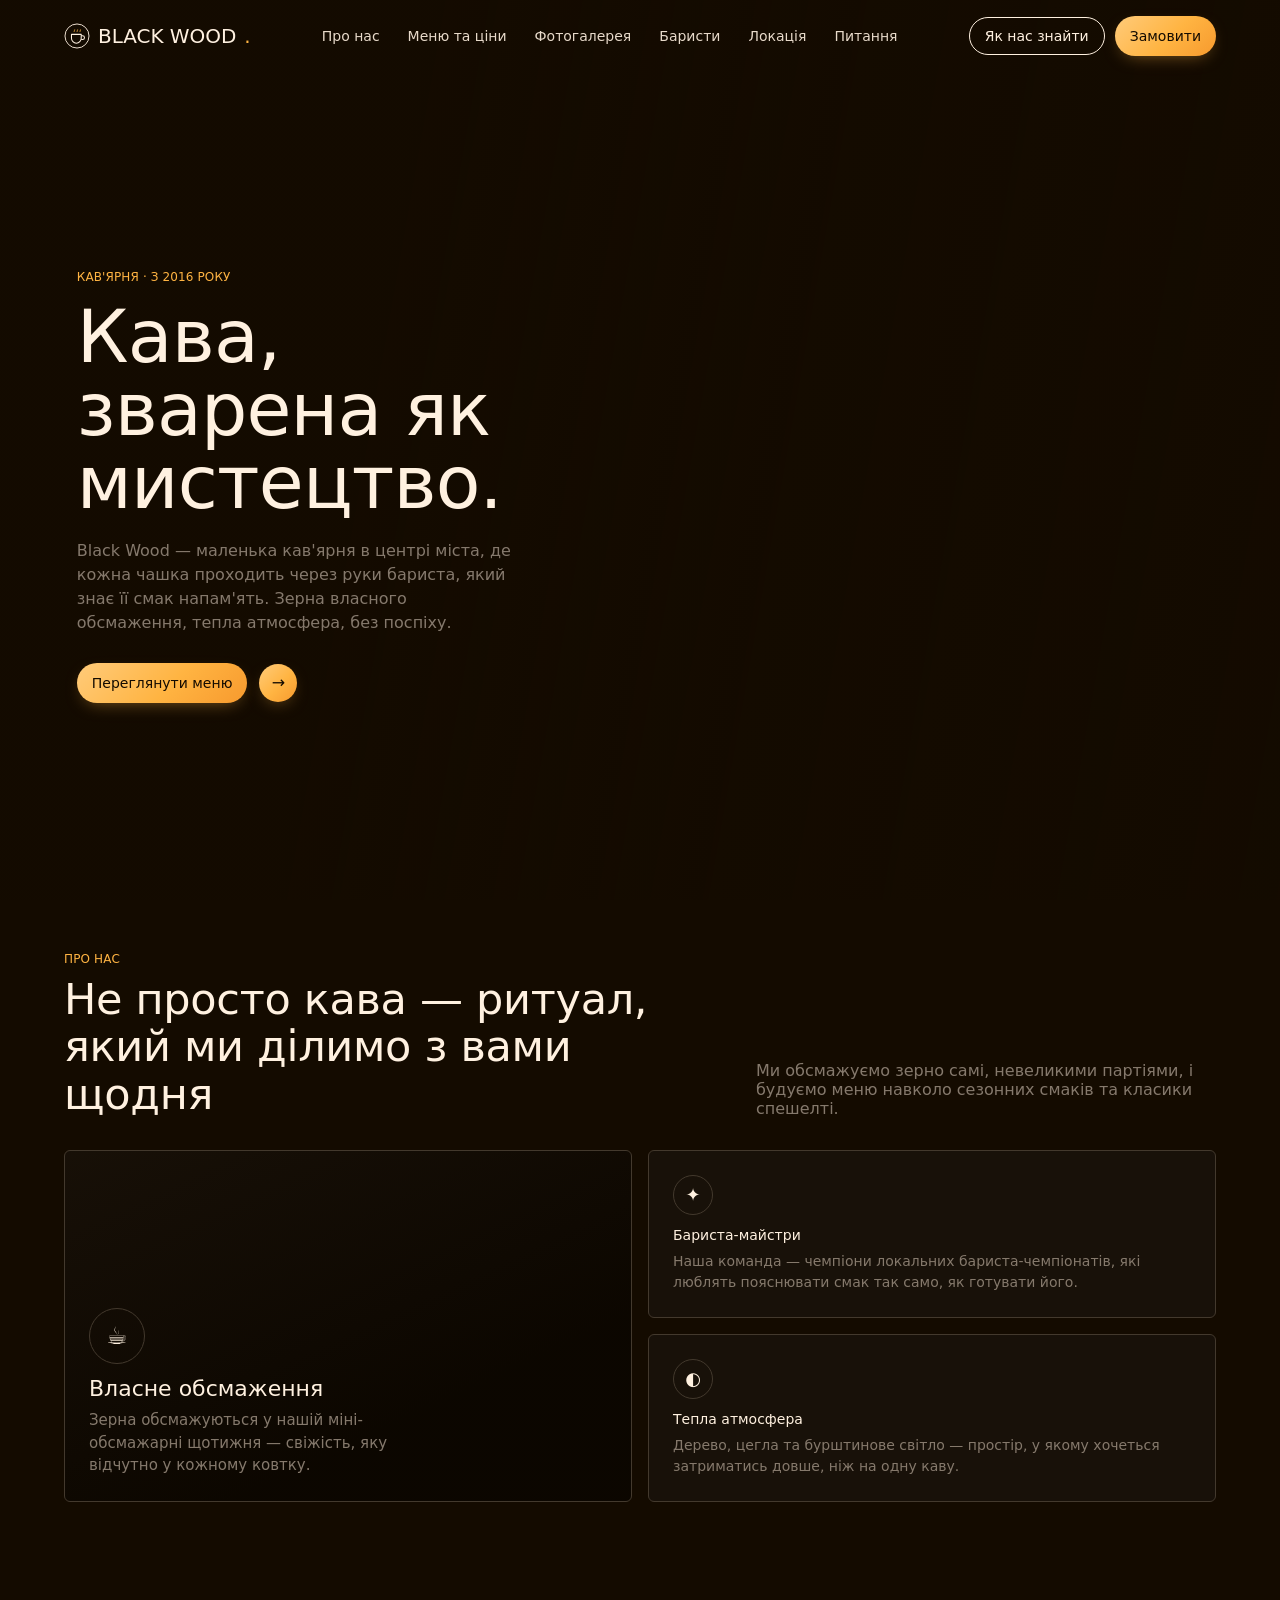
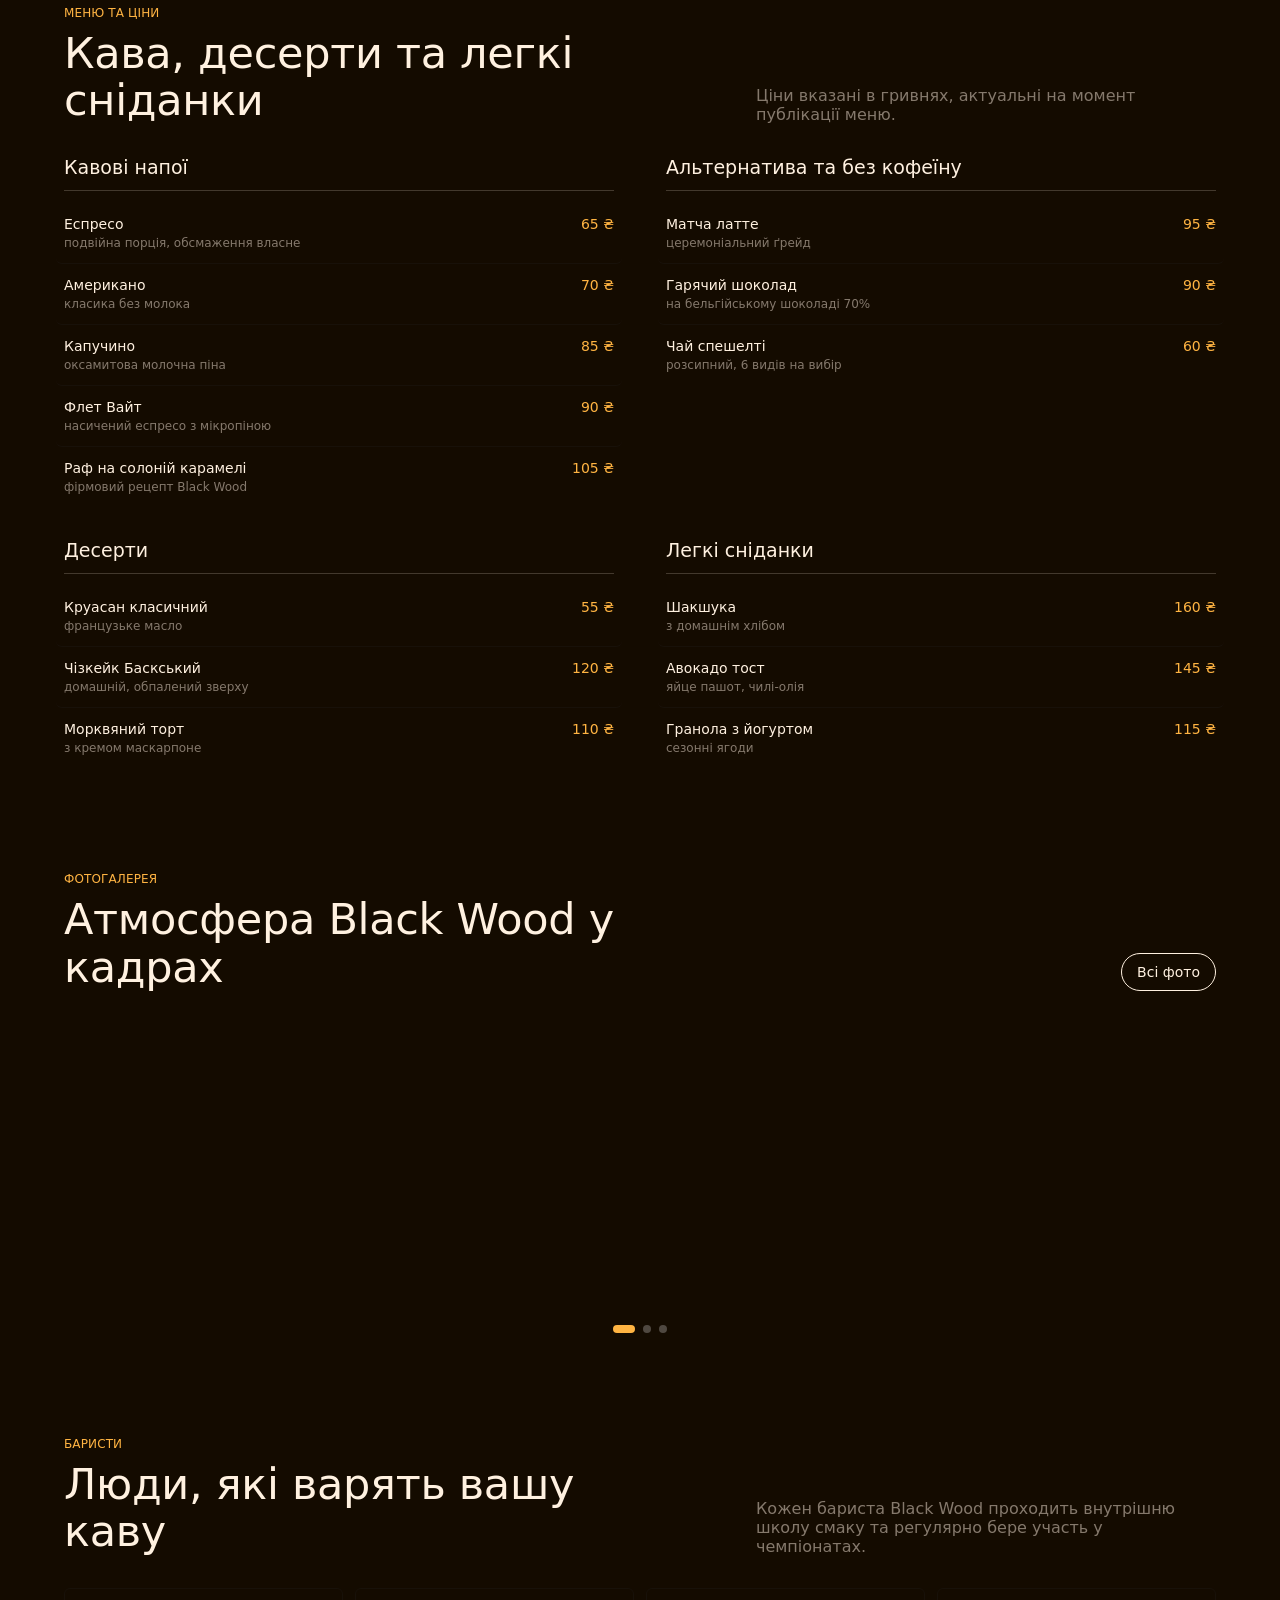
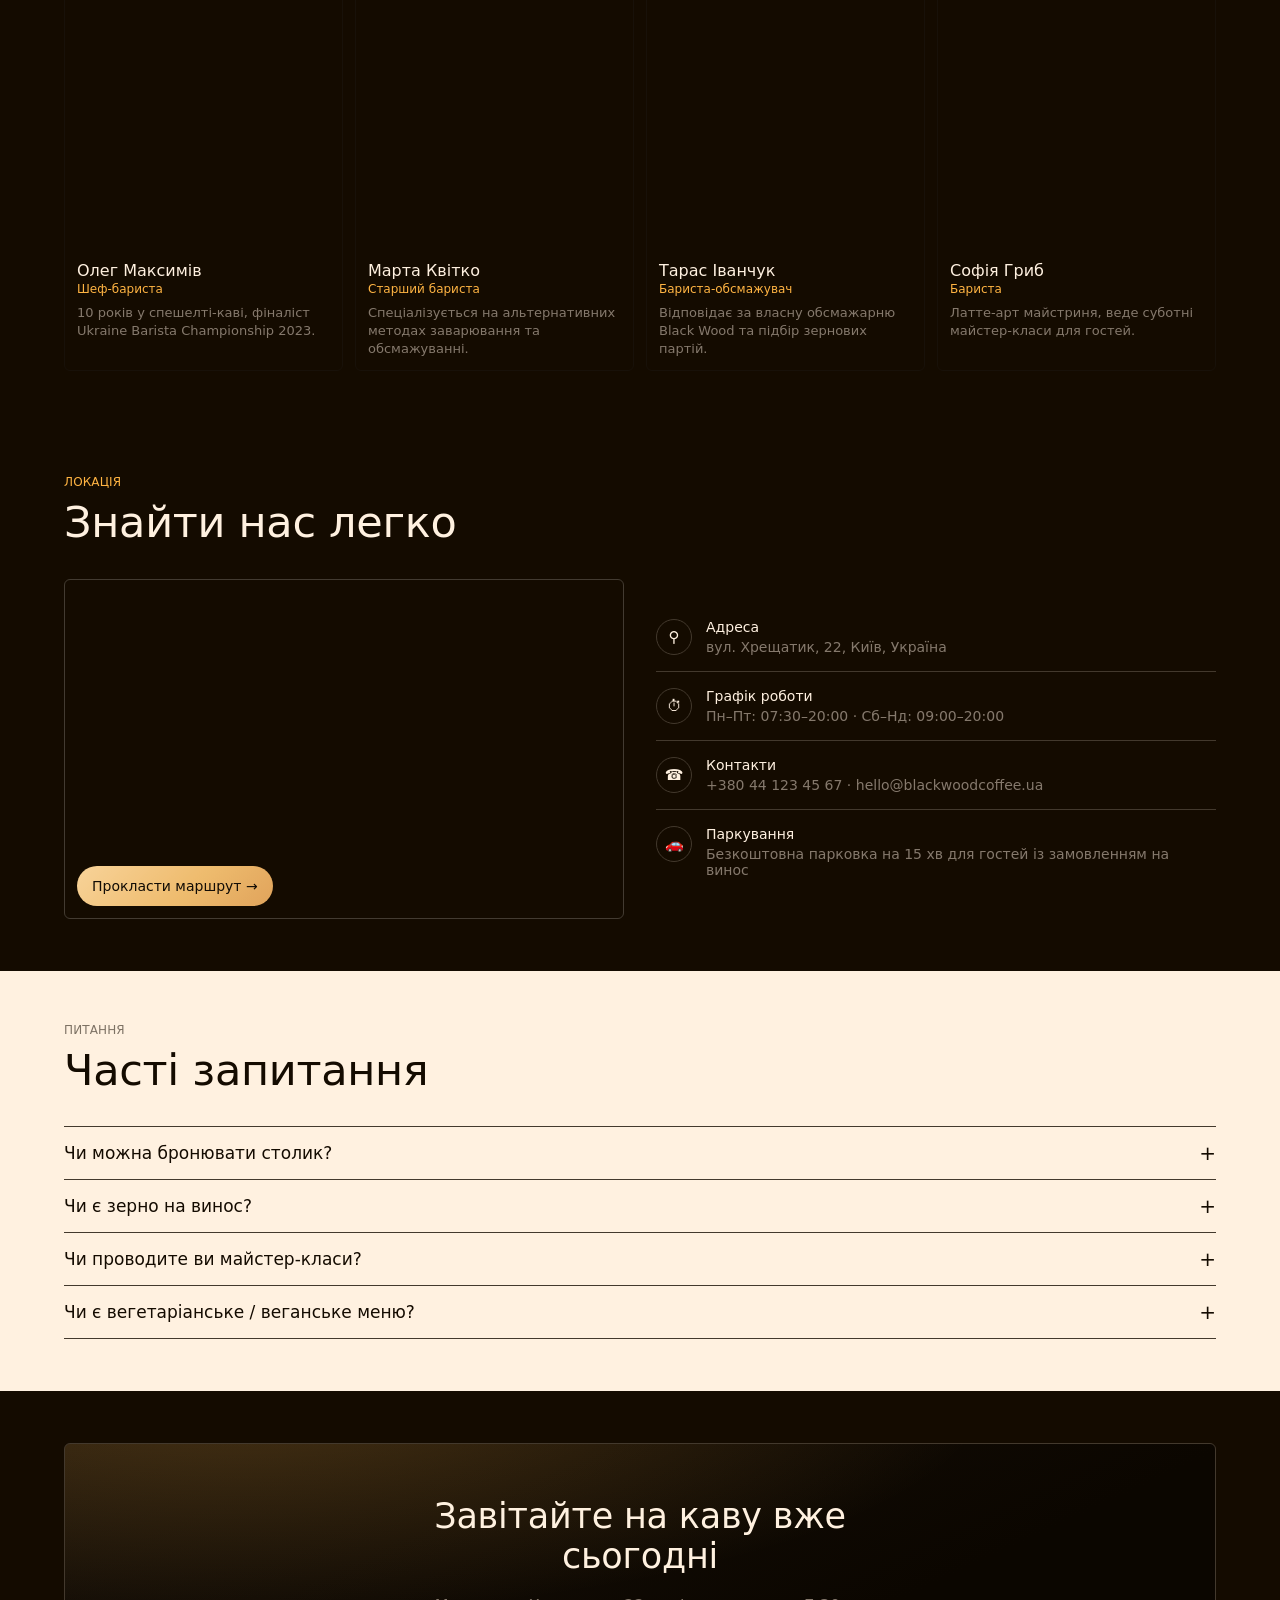
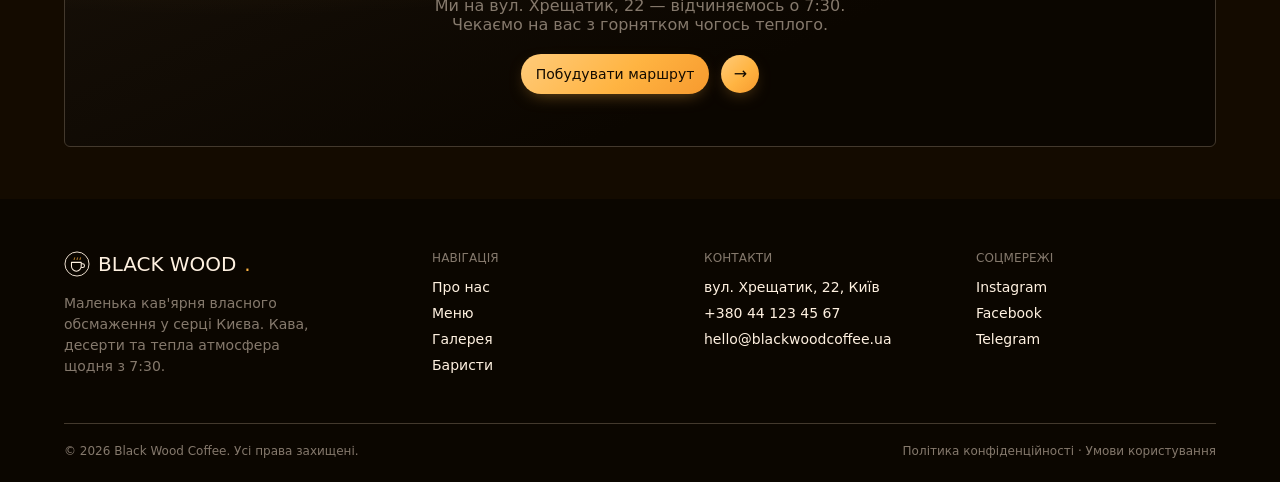
==== commit 3bc035ba: "Mobile menu/hero/footer polish, swipeable gallery, gradients, SEO fixes - Center hero content and im" ====
--- a/index.html
+++ b/index.html
@@ -12,13 +12,21 @@
 <link rel="icon" href="data:image/svg+xml,<svg xmlns=%22http://www.w3.org/2000/svg%22 viewBox=%220 0 100 100%22><text y=%22.9em%22 font-size=%2290%22>☕</text></svg>">
 <link rel="stylesheet" href="styles.css">
 </head>
-<body>
+<body class="bento">
 
 <a class="skip-link" href="#main-content">Перейти до основного контенту</a>
 
 <header class="nav" id="siteNav">
   <div class="nav-inner">
-    <a class="nav-mark" href="#top">BLACK WOOD<span>.</span></a>
+    <a class="nav-mark" href="#top">
+      <svg class="brand-icon" width="26" height="26" viewBox="0 0 40 40" fill="none" aria-hidden="true">
+        <circle cx="20" cy="20" r="18.5" stroke="currentColor" stroke-width="1.4"/>
+        <path d="M11.5 17.5h15v6a7.5 7.5 0 0 1-7.5 7.5 7.5 7.5 0 0 1-7.5-7.5v-6z" stroke="currentColor" stroke-width="1.6" stroke-linejoin="round"/>
+        <path d="M26.5 19.5h2a3 3 0 1 1 0 6h-2" stroke="currentColor" stroke-width="1.6"/>
+        <path d="M15.5 13c0-1.1 1-1.3 1-2.4M20 13c0-1.1 1-1.3 1-2.4M24.5 13c0-1.1 1-1.3 1-2.4" stroke="var(--color-amber-forge)" stroke-width="1.3" stroke-linecap="round"/>
+      </svg>
+      BLACK WOOD<span>.</span>
+    </a>
     <ul class="nav-links" id="navLinks">
       <li><a href="#about">Про нас</a></li>
       <li><a href="#menu">Меню та ціни</a></li>
@@ -92,7 +100,7 @@
     </div>
     <div class="menu-tabsheet reveal-stagger">
       <div class="menu-group">
-        <h4>Кавові напої</h4>
+        <h3>Кавові напої</h3>
         <div class="menu-row">
           <div><div class="name">Еспресо</div><div class="desc">подвійна порція, обсмаження власне</div></div>
           <div class="price">65 ₴</div>
@@ -115,7 +123,7 @@
         </div>
       </div>
       <div class="menu-group">
-        <h4>Альтернатива та без кофеїну</h4>
+        <h3>Альтернатива та без кофеїну</h3>
         <div class="menu-row">
           <div><div class="name">Матча латте</div><div class="desc">церемоніальний ґрейд</div></div>
           <div class="price">95 ₴</div>
@@ -130,7 +138,7 @@
         </div>
       </div>
       <div class="menu-group">
-        <h4>Десерти</h4>
+        <h3>Десерти</h3>
         <div class="menu-row">
           <div><div class="name">Круасан класичний</div><div class="desc">французьке масло</div></div>
           <div class="price">55 ₴</div>
@@ -145,7 +153,7 @@
         </div>
       </div>
       <div class="menu-group">
-        <h4>Легкі сніданки</h4>
+        <h3>Легкі сніданки</h3>
         <div class="menu-row">
           <div><div class="name">Шакшука</div><div class="desc">з домашнім хлібом</div></div>
           <div class="price">160 ₴</div>
@@ -175,15 +183,15 @@
     <div class="gallery-slider reveal">
       <div class="gallery-viewport">
         <div class="gallery-track" id="galleryTrack">
-          <div class="g-item" tabindex="0" role="button" aria-label="Відкрити фото" style="background-image:url('https://picsum.photos/id/431/1200/1200')" data-full="https://picsum.photos/id/431/1600/1600" data-caption="Барна стійка Black Wood в годину пік"></div>
-          <div class="g-item" tabindex="0" role="button" aria-label="Відкрити фото" style="background-image:url('https://picsum.photos/id/225/700/500')" data-full="https://picsum.photos/id/225/1400/1000" data-caption="Свіжозварений флет вайт"></div>
-          <div class="g-item" tabindex="0" role="button" aria-label="Відкрити фото" style="background-image:url('https://picsum.photos/id/30/700/500')" data-full="https://picsum.photos/id/30/1400/1000" data-caption="Зерна власного обсмаження"></div>
-          <div class="g-item" tabindex="0" role="button" aria-label="Відкрити фото" style="background-image:url('https://picsum.photos/id/292/1200/500')" data-full="https://picsum.photos/id/292/1800/900" data-caption="Затишний зал кав'ярні"></div>
-          <div class="g-item" tabindex="0" role="button" aria-label="Відкрити фото" style="background-image:url('https://picsum.photos/id/312/700/500')" data-full="https://picsum.photos/id/312/1400/1000" data-caption="Латте-арт від наших баристів"></div>
-          <div class="g-item" tabindex="0" role="button" aria-label="Відкрити фото" style="background-image:url('https://picsum.photos/id/1060/700/1200')" data-full="https://picsum.photos/id/1060/1000/1600" data-caption="Ранкова обсмажарня"></div>
-          <div class="g-item" tabindex="0" role="button" aria-label="Відкрити фото" style="background-image:url('https://picsum.photos/id/1080/1200/500')" data-full="https://picsum.photos/id/1080/1800/900" data-caption="Десертна вітрина"></div>
-          <div class="g-item" tabindex="0" role="button" aria-label="Відкрити фото" style="background-image:url('https://picsum.photos/id/1060/700/500')" data-full="https://picsum.photos/id/1060/1400/1000" data-caption="Столик біля вікна"></div>
-          <div class="g-item" tabindex="0" role="button" aria-label="Відкрити фото" style="background-image:url('https://picsum.photos/id/342/700/500')" data-full="https://picsum.photos/id/342/1400/1000" data-caption="Гостьовий диван у глибині зали"></div>
+          <div class="g-item" tabindex="0" role="button" aria-label="Відкрити фото: Барна стійка Black Wood в годину пік" style="background-image:url('https://picsum.photos/id/431/1200/1200')" data-full="https://picsum.photos/id/431/1600/1600" data-caption="Барна стійка Black Wood в годину пік"></div>
+          <div class="g-item" tabindex="0" role="button" aria-label="Відкрити фото: Свіжозварений флет вайт" style="background-image:url('https://picsum.photos/id/225/700/500')" data-full="https://picsum.photos/id/225/1400/1000" data-caption="Свіжозварений флет вайт"></div>
+          <div class="g-item" tabindex="0" role="button" aria-label="Відкрити фото: Зерна власного обсмаження" style="background-image:url('https://images.unsplash.com/photo-1524350876685-274059332603?w=700&amp;q=70&amp;auto=format&amp;fit=crop')" data-full="https://images.unsplash.com/photo-1524350876685-274059332603?w=1400&amp;q=80&amp;auto=format&amp;fit=crop" data-caption="Зерна власного обсмаження"></div>
+          <div class="g-item" tabindex="0" role="button" aria-label="Відкрити фото: Затишний зал кав'ярні" style="background-image:url('https://picsum.photos/id/292/1200/500')" data-full="https://picsum.photos/id/292/1800/900" data-caption="Затишний зал кав'ярні"></div>
+          <div class="g-item" tabindex="0" role="button" aria-label="Відкрити фото: Латте-арт від наших баристів" style="background-image:url('https://picsum.photos/id/312/700/500')" data-full="https://picsum.photos/id/312/1400/1000" data-caption="Латте-арт від наших баристів"></div>
+          <div class="g-item" tabindex="0" role="button" aria-label="Відкрити фото: Ранкова обсмажарня" style="background-image:url('https://picsum.photos/id/1060/700/1200')" data-full="https://picsum.photos/id/1060/1000/1600" data-caption="Ранкова обсмажарня"></div>
+          <div class="g-item" tabindex="0" role="button" aria-label="Відкрити фото: Десертна вітрина" style="background-image:url('https://picsum.photos/id/1080/1200/500')" data-full="https://picsum.photos/id/1080/1800/900" data-caption="Десертна вітрина"></div>
+          <div class="g-item" tabindex="0" role="button" aria-label="Відкрити фото: Столик біля вікна" style="background-image:url('https://picsum.photos/id/1060/700/500')" data-full="https://picsum.photos/id/1060/1400/1000" data-caption="Столик біля вікна"></div>
+          <div class="g-item" tabindex="0" role="button" aria-label="Відкрити фото: Гостьовий диван у глибині зали" style="background-image:url('https://picsum.photos/id/342/700/500')" data-full="https://picsum.photos/id/342/1400/1000" data-caption="Гостьовий диван у глибині зали"></div>
         </div>
       </div>
       <div class="gallery-dots" id="galleryDots"></div>
@@ -214,7 +222,7 @@
       <div class="barista-card">
         <div class="barista-photo" role="img" aria-label="Фото бариста Олег Максимів" style="background-image:url('https://picsum.photos/id/1005/400/500')"></div>
         <div class="barista-info">
-          <h4>Олег Максимів</h4>
+          <h3>Олег Максимів</h3>
           <span>Шеф-бариста</span>
           <p>10 років у спешелті-каві, фіналіст Ukraine Barista Championship 2023.</p>
         </div>
@@ -222,7 +230,7 @@
       <div class="barista-card">
         <div class="barista-photo" role="img" aria-label="Фото бариста Марта Квітко" style="background-image:url('https://picsum.photos/id/1027/400/500')"></div>
         <div class="barista-info">
-          <h4>Марта Квітко</h4>
+          <h3>Марта Квітко</h3>
           <span>Старший бариста</span>
           <p>Спеціалізується на альтернативних методах заварювання та обсмажуванні.</p>
         </div>
@@ -230,7 +238,7 @@
       <div class="barista-card">
         <div class="barista-photo" role="img" aria-label="Фото бариста Тарас Іванчук" style="background-image:url('https://picsum.photos/id/1012/400/500')"></div>
         <div class="barista-info">
-          <h4>Тарас Іванчук</h4>
+          <h3>Тарас Іванчук</h3>
           <span>Бариста-обсмажувач</span>
           <p>Відповідає за власну обсмажарню Black Wood та підбір зернових партій.</p>
         </div>
@@ -238,7 +246,7 @@
       <div class="barista-card">
         <div class="barista-photo" role="img" aria-label="Фото бариста Софія Гриб" style="background-image:url('https://picsum.photos/id/1011/400/500')"></div>
         <div class="barista-info">
-          <h4>Софія Гриб</h4>
+          <h3>Софія Гриб</h3>
           <span>Бариста</span>
           <p>Латте-арт майстриня, веде суботні майстер-класи для гостей.</p>
         </div>
@@ -275,28 +283,28 @@
         <li>
           <div class="loc-icon">⚲</div>
           <div>
-            <h5>Адреса</h5>
+            <h3>Адреса</h3>
             <p>вул. Хрещатик, 22, Київ, Україна</p>
           </div>
         </li>
         <li>
           <div class="loc-icon">⏱</div>
           <div>
-            <h5>Графік роботи</h5>
+            <h3>Графік роботи</h3>
             <p>Пн–Пт: 07:30–20:00 · Сб–Нд: 09:00–20:00</p>
           </div>
         </li>
         <li>
           <div class="loc-icon">☎</div>
           <div>
-            <h5>Контакти</h5>
+            <h3>Контакти</h3>
             <p>+380 44 123 45 67 · hello@blackwoodcoffee.ua</p>
           </div>
         </li>
         <li>
           <div class="loc-icon">🚗</div>
           <div>
-            <h5>Паркування</h5>
+            <h3>Паркування</h3>
             <p>Безкоштовна парковка на 15 хв для гостей із замовленням на винос</p>
           </div>
         </li>
@@ -353,11 +361,19 @@
   <div class="wrap">
     <div class="footer-grid">
       <div class="footer-brand">
-        <div class="nav-mark">BLACK WOOD<span>.</span></div>
+        <div class="nav-mark">
+          <svg class="brand-icon" width="26" height="26" viewBox="0 0 40 40" fill="none" aria-hidden="true">
+            <circle cx="20" cy="20" r="18.5" stroke="currentColor" stroke-width="1.4"/>
+            <path d="M11.5 17.5h15v6a7.5 7.5 0 0 1-7.5 7.5 7.5 7.5 0 0 1-7.5-7.5v-6z" stroke="currentColor" stroke-width="1.6" stroke-linejoin="round"/>
+            <path d="M26.5 19.5h2a3 3 0 1 1 0 6h-2" stroke="currentColor" stroke-width="1.6"/>
+            <path d="M15.5 13c0-1.1 1-1.3 1-2.4M20 13c0-1.1 1-1.3 1-2.4M24.5 13c0-1.1 1-1.3 1-2.4" stroke="var(--color-amber-forge)" stroke-width="1.3" stroke-linecap="round"/>
+          </svg>
+          BLACK WOOD<span>.</span>
+        </div>
         <p>Маленька кав'ярня власного обсмаження у серці Києва. Кава, десерти та тепла атмосфера щодня з 7:30.</p>
       </div>
       <div class="footer-col">
-        <h5>Навігація</h5>
+        <h3>Навігація</h3>
         <ul>
           <li><a href="#about">Про нас</a></li>
           <li><a href="#menu">Меню</a></li>
@@ -366,7 +382,7 @@
         </ul>
       </div>
       <div class="footer-col">
-        <h5>Контакти</h5>
+        <h3>Контакти</h3>
         <ul>
           <li>вул. Хрещатик, 22, Київ</li>
           <li>+380 44 123 45 67</li>
@@ -374,7 +390,7 @@
         </ul>
       </div>
       <div class="footer-col">
-        <h5>Соцмережі</h5>
+        <h3>Соцмережі</h3>
         <ul>
           <li><a href="#">Instagram</a></li>
           <li><a href="#">Facebook</a></li>
--- a/styles.css
+++ b/styles.css
@@ -70,7 +70,6 @@
     top: 16px;
   }
 
-  /* ---------- Nav ---------- */
   header.nav {
     position: fixed;
     top: 0; left: 0; right: 0;
@@ -87,16 +86,27 @@
     display: flex;
     align-items: center;
     justify-content: space-between;
+    gap: 12px;
     padding: 16px 24px;
     max-width: var(--page-max-width);
     margin: 0 auto;
   }
   .nav-mark {
+    display: inline-flex;
+    align-items: center;
+    gap: 8px;
     font-weight: 500;
     font-size: 20px;
     letter-spacing: -0.05px;
+    color: var(--color-warm-cream);
   }
   .nav-mark span { color: var(--color-amber-forge); }
+  .brand-icon {
+    flex-shrink: 0;
+    color: var(--color-warm-cream);
+    transition: transform 0.3s ease;
+  }
+  .nav-mark:hover .brand-icon { transform: rotate(-8deg) scale(1.05); }
   .nav-links {
     display: flex;
     gap: 28px;
@@ -119,7 +129,6 @@
     cursor: pointer;
   }
 
-  /* ---------- Buttons ---------- */
   .btn {
     display: inline-flex;
     align-items: center;
@@ -135,11 +144,12 @@
     white-space: nowrap;
   }
   .btn-amber {
-    background: var(--color-amber-forge);
+    background: linear-gradient(135deg, #ffcb7a 0%, var(--color-amber-forge) 55%, #f79a2e 100%);
     color: var(--color-espresso);
-    transition: transform 0.25s ease, filter 0.25s ease;
-  }
-  .btn-amber:hover { filter: brightness(1.06); transform: translateY(-2px); }
+    transition: transform 0.25s ease, filter 0.25s ease, box-shadow 0.25s ease;
+    box-shadow: 0 6px 18px -8px rgba(255, 180, 66, 0.55);
+  }
+  .btn-amber:hover { filter: brightness(1.06); transform: translateY(-2px); box-shadow: 0 10px 22px -8px rgba(255, 180, 66, 0.65); }
   .btn-amber:active { transform: translateY(0) scale(0.97); }
   .btn-outline {
     background: transparent;
@@ -154,16 +164,16 @@
   .arrow-circle {
     width: 38px; height: 38px;
     border-radius: var(--radius-full);
-    background: var(--color-amber-forge);
+    background: linear-gradient(135deg, #ffcb7a 0%, var(--color-amber-forge) 55%, #f79a2e 100%);
     color: var(--color-espresso);
     display: flex; align-items: center; justify-content: center;
     flex-shrink: 0;
     font-size: 16px;
+    box-shadow: 0 6px 18px -8px rgba(255, 180, 66, 0.55);
     transition: transform 0.3s cubic-bezier(0.2, 0.7, 0.2, 1);
   }
   .arrow-circle:hover { transform: rotate(45deg); }
 
-  /* ---------- Hero ---------- */
   .hero {
     position: relative;
     min-height: 100vh;
@@ -237,7 +247,6 @@
     to { opacity: 1; transform: translateY(0); }
   }
 
-  /* ---------- Scroll reveal ---------- */
   .reveal {
     opacity: 0;
     transform: translateY(28px);
@@ -271,7 +280,6 @@
     }
   }
 
-  /* ---------- Sections ---------- */
   section { padding: var(--section-gap) 0; }
   .section-head {
     display: flex;
@@ -304,7 +312,6 @@
     margin: 0;
   }
 
-  /* ---------- About / Feature grid ---------- */
   .feature-grid {
     display: grid;
     grid-template-columns: repeat(3, 1fr);
@@ -339,13 +346,72 @@
     margin: 0;
   }
 
-  /* ---------- Menu / Prices ---------- */
+  body.bento .feature-grid {
+    grid-template-columns: repeat(4, 1fr);
+    grid-template-rows: repeat(2, minmax(150px, auto));
+    gap: 16px;
+  }
+  body.bento .feature-card {
+    background: var(--color-burnt-edge);
+    border: 1px solid var(--color-walnut);
+    border-radius: var(--radius-cards);
+    padding: 24px;
+    display: flex;
+    flex-direction: column;
+    justify-content: flex-end;
+    transition: transform 0.3s ease, border-color 0.3s ease;
+  }
+  body.bento .feature-card:hover {
+    border-color: var(--color-amber-forge);
+  }
+  body.bento .feature-card:nth-child(1) {
+    grid-column: 1 / 3;
+    grid-row: 1 / 3;
+    background:
+      linear-gradient(155deg, rgba(24, 17, 9, 0.8) 0%, rgba(11, 6, 0, 0.9) 70%),
+      url('https://images.unsplash.com/photo-1524350876685-274059332603?w=900&q=70&auto=format&fit=crop');
+    background-size: cover;
+    background-position: center;
+  }
+  body.bento .feature-card:nth-child(2) {
+    grid-column: 3 / 5;
+    grid-row: 1 / 2;
+  }
+  body.bento .feature-card:nth-child(3) {
+    grid-column: 3 / 5;
+    grid-row: 2 / 3;
+  }
+  body.bento .feature-card:nth-child(1) .feature-icon {
+    width: 56px;
+    height: 56px;
+    font-size: 24px;
+  }
+  body.bento .feature-card:nth-child(1) h3 {
+    font-size: 22px;
+  }
+  body.bento .feature-card:nth-child(1) p {
+    font-size: 15px;
+    max-width: 320px;
+  }
+  @media (max-width: 900px) {
+    body.bento .feature-grid {
+      grid-template-columns: 1fr;
+      grid-template-rows: none;
+    }
+    body.bento .feature-card:nth-child(1),
+    body.bento .feature-card:nth-child(2),
+    body.bento .feature-card:nth-child(3) {
+      grid-column: auto;
+      grid-row: auto;
+    }
+  }
+
   .menu-tabsheet {
     display: grid;
     grid-template-columns: repeat(2, 1fr);
     gap: 32px 52px;
   }
-  .menu-group h4 {
+  .menu-group h3 {
     font-size: 19px;
     font-weight: 500;
     letter-spacing: 0;
@@ -377,12 +443,12 @@
     white-space: nowrap;
   }
 
-  /* ---------- Gallery ---------- */
   .gallery-slider {
     position: relative;
   }
   .gallery-viewport {
     overflow: hidden;
+    touch-action: pan-y;
   }
   .gallery-track {
     display: flex;
@@ -440,7 +506,6 @@
     background: linear-gradient(180deg, rgba(20,11,0,0) 30%, rgba(20,11,0,0.35) 100%);
   }
 
-  /* ---------- Baristas ---------- */
   .barista-grid {
     display: grid;
     grid-template-columns: repeat(4, 1fr);
@@ -461,7 +526,7 @@
   }
   .barista-card:hover .barista-photo { transform: scale(1.08); }
   .barista-info { padding: 12px; }
-  .barista-info h4 {
+  .barista-info h3 {
     font-size: 16px;
     font-weight: 500;
     margin: 0 0 2px;
@@ -479,7 +544,6 @@
     margin: 0;
   }
 
-  /* ---------- Location ---------- */
   .location-band {
     display: grid;
     grid-template-columns: 1fr 1fr;
@@ -527,10 +591,9 @@
     transition: border-color 0.3s ease, color 0.3s ease;
   }
   .location-list li:hover .loc-icon { border-color: var(--color-amber-forge); color: var(--color-amber-forge); }
-  .location-list h5 { margin: 0 0 4px; font-size: 14px; font-weight: 500; }
+  .location-list h3 { margin: 0 0 4px; font-size: 14px; font-weight: 500; }
   .location-list p { margin: 0; font-size: 14px; color: var(--color-driftwood); }
 
-  /* ---------- FAQ (light band) ---------- */
   .faq-band {
     background: var(--color-warm-cream);
     color: var(--color-espresso);
@@ -566,9 +629,13 @@
     max-width: 640px;
   }
 
-  /* ---------- CTA band ---------- */
   .cta-band {
-    background: var(--color-midnight-cocoa);
+    position: relative;
+    overflow: hidden;
+    background:
+      radial-gradient(120% 140% at 15% -20%, rgba(255, 180, 66, 0.22) 0%, rgba(255, 180, 66, 0) 55%),
+      linear-gradient(155deg, var(--color-burnt-edge) 0%, var(--color-midnight-cocoa) 65%);
+    border: 1px solid var(--color-walnut);
     border-radius: var(--radius-cards);
     padding: 52px;
     text-align: center;
@@ -591,7 +658,6 @@
     max-width: 460px;
   }
 
-  /* ---------- Footer ---------- */
   footer {
     background: var(--color-midnight-cocoa);
     padding: 52px 0 24px;
@@ -610,7 +676,7 @@
     max-width: 260px;
     margin-top: 12px;
   }
-  .footer-col h5 {
+  .footer-col h3 {
     font-size: 12px;
     text-transform: uppercase;
     letter-spacing: 0.12px;
@@ -631,7 +697,6 @@
     gap: 8px;
   }
 
-  /* ---------- Lightbox ---------- */
   .lightbox {
     position: fixed;
     inset: 0;
@@ -710,7 +775,6 @@
     .lightbox-close { top: 12px; right: 12px; }
   }
 
-  /* ---------- Responsive ---------- */
   @media (max-width: 900px) {
     .nav-links, .nav-actions .btn-outline { display: none; }
     .nav-toggle { display: inline-flex; }
@@ -730,21 +794,42 @@
     .nav-inner { padding: 14px 16px; }
     .nav-mark { font-size: 17px; }
     .hero { min-height: 92vh; }
-    .hero-content { padding-top: 88px; }
+    .hero .wrap { padding: 0 20px; text-align: center; }
+    .hero-content { padding-top: 88px; max-width: 100%; margin: 0 auto; display: flex; flex-direction: column; align-items: center; }
     .hero h1 { font-size: 36px; letter-spacing: -0.3px; }
     .hero p.sub { font-size: 14px; max-width: 100%; }
-    .hero-actions { flex-wrap: wrap; }
+    .hero-actions { flex-wrap: wrap; justify-content: center; }
     .section-head { flex-direction: column; align-items: flex-start; gap: 12px; margin-bottom: 24px; }
     .section-title { font-size: 27px; letter-spacing: -0.08px; }
     .section-body { max-width: 100%; }
-    .menu-tabsheet { gap: 24px; }
-    .menu-row { flex-direction: column; gap: 4px; align-items: flex-start; }
+    .menu-tabsheet { gap: 20px; }
+    .menu-group {
+      background: linear-gradient(160deg, var(--color-burnt-edge) 0%, var(--color-midnight-cocoa) 100%);
+      border: 1px solid var(--color-walnut);
+      border-radius: var(--radius-cards);
+      padding: 16px;
+    }
+    .menu-group h3 { font-size: 17px; }
+    .menu-row {
+      align-items: baseline;
+      gap: 10px;
+      padding: 11px 8px;
+      border-bottom-color: var(--color-walnut);
+    }
+    .menu-row:hover { background: var(--color-walnut); }
+    .menu-row .name { font-size: 13px; }
+    .menu-row .price { font-size: 13px; }
     .gallery-track .g-item { flex: 0 0 100%; aspect-ratio: 4 / 3; }
     .barista-grid { grid-template-columns: 1fr; }
     .barista-photo { height: 300px; }
     .location-map { height: 260px; }
     .location-route-btn { font-size: 13px; padding: 10px 13px; left: 8px; bottom: 8px; }
     .cta-band h2 { font-size: 27px; }
-    .footer-grid { grid-template-columns: 1fr; gap: 24px; }
-    .footer-legal { flex-direction: column; }
-  }
+    footer { padding: 40px 0 20px; }
+    .footer-grid { grid-template-columns: 1fr; gap: 28px; text-align: center; }
+    .footer-brand { display: flex; flex-direction: column; align-items: center; }
+    .footer-brand p { max-width: 320px; margin-left: auto; margin-right: auto; }
+    .footer-col ul { display: flex; flex-direction: column; align-items: center; gap: 10px; }
+    .footer-col li { margin-bottom: 0; }
+    .footer-legal { flex-direction: column; align-items: center; text-align: center; gap: 6px; }
+  }
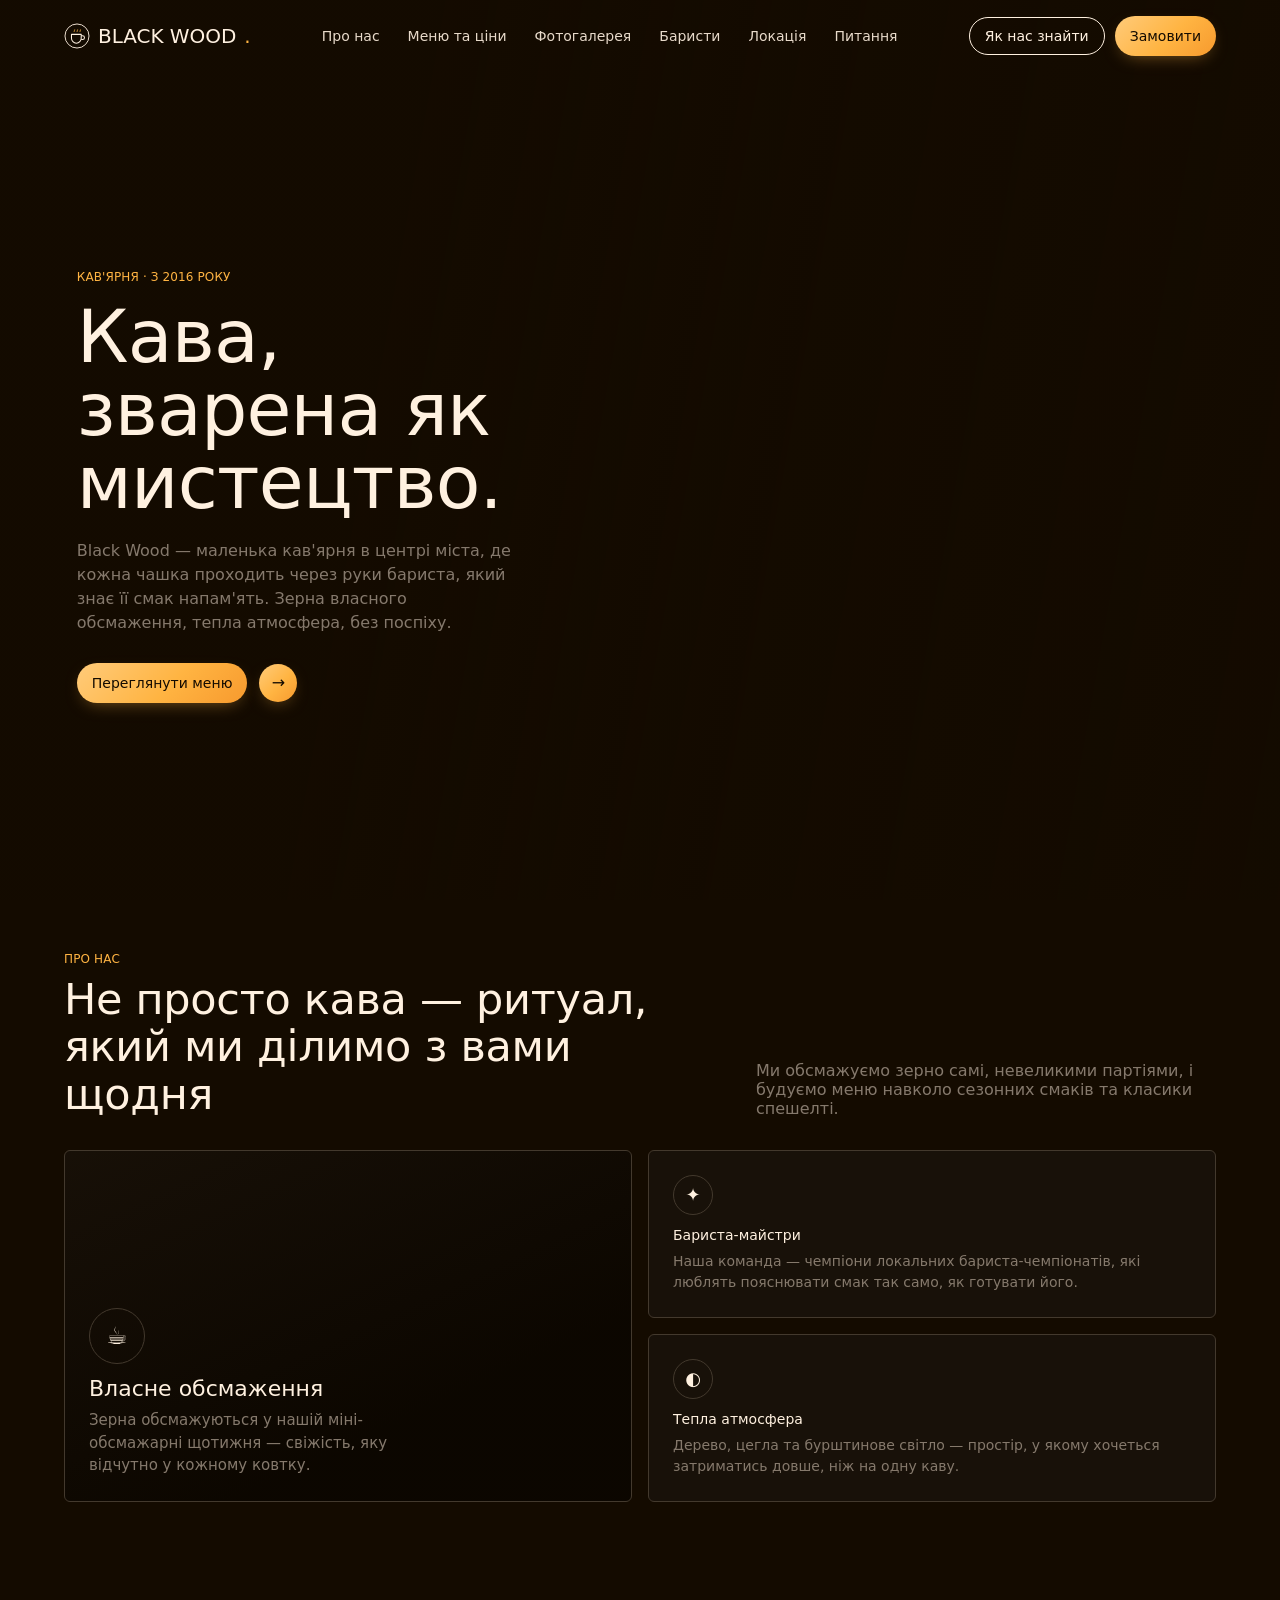
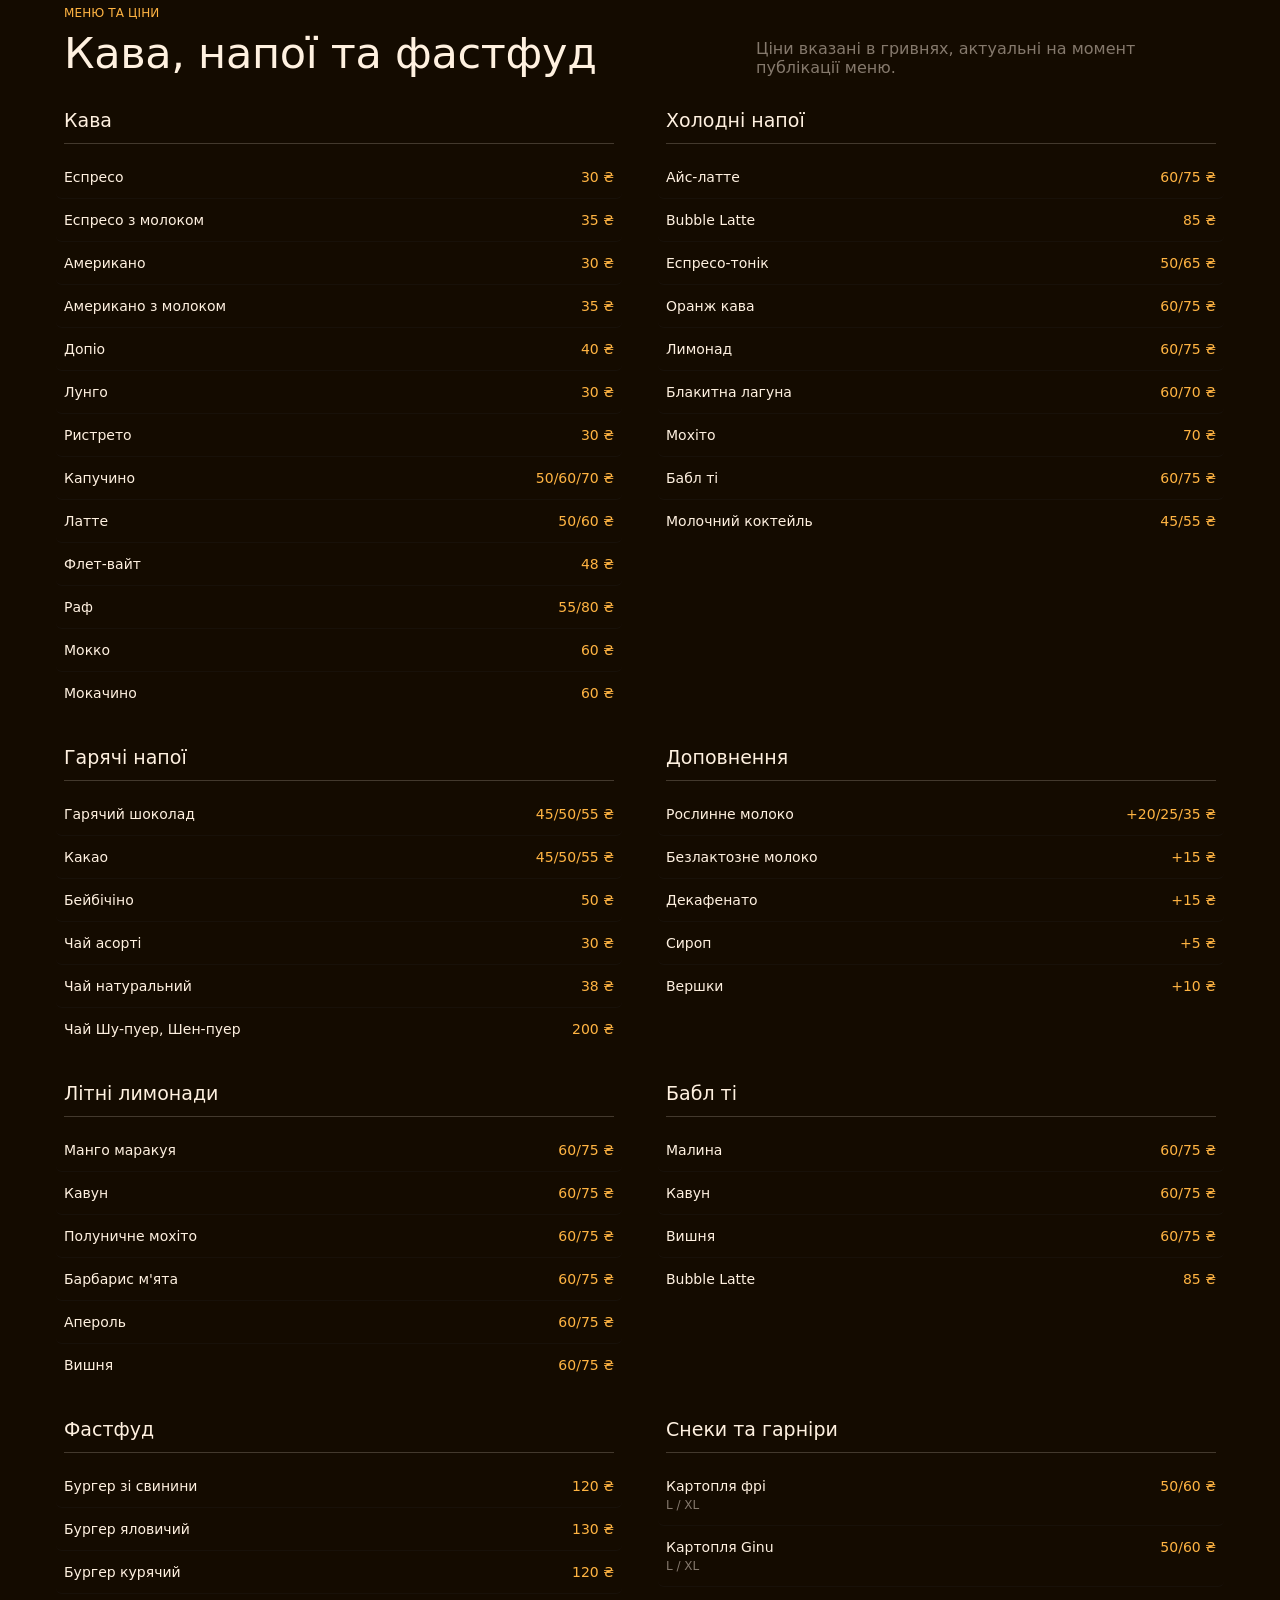
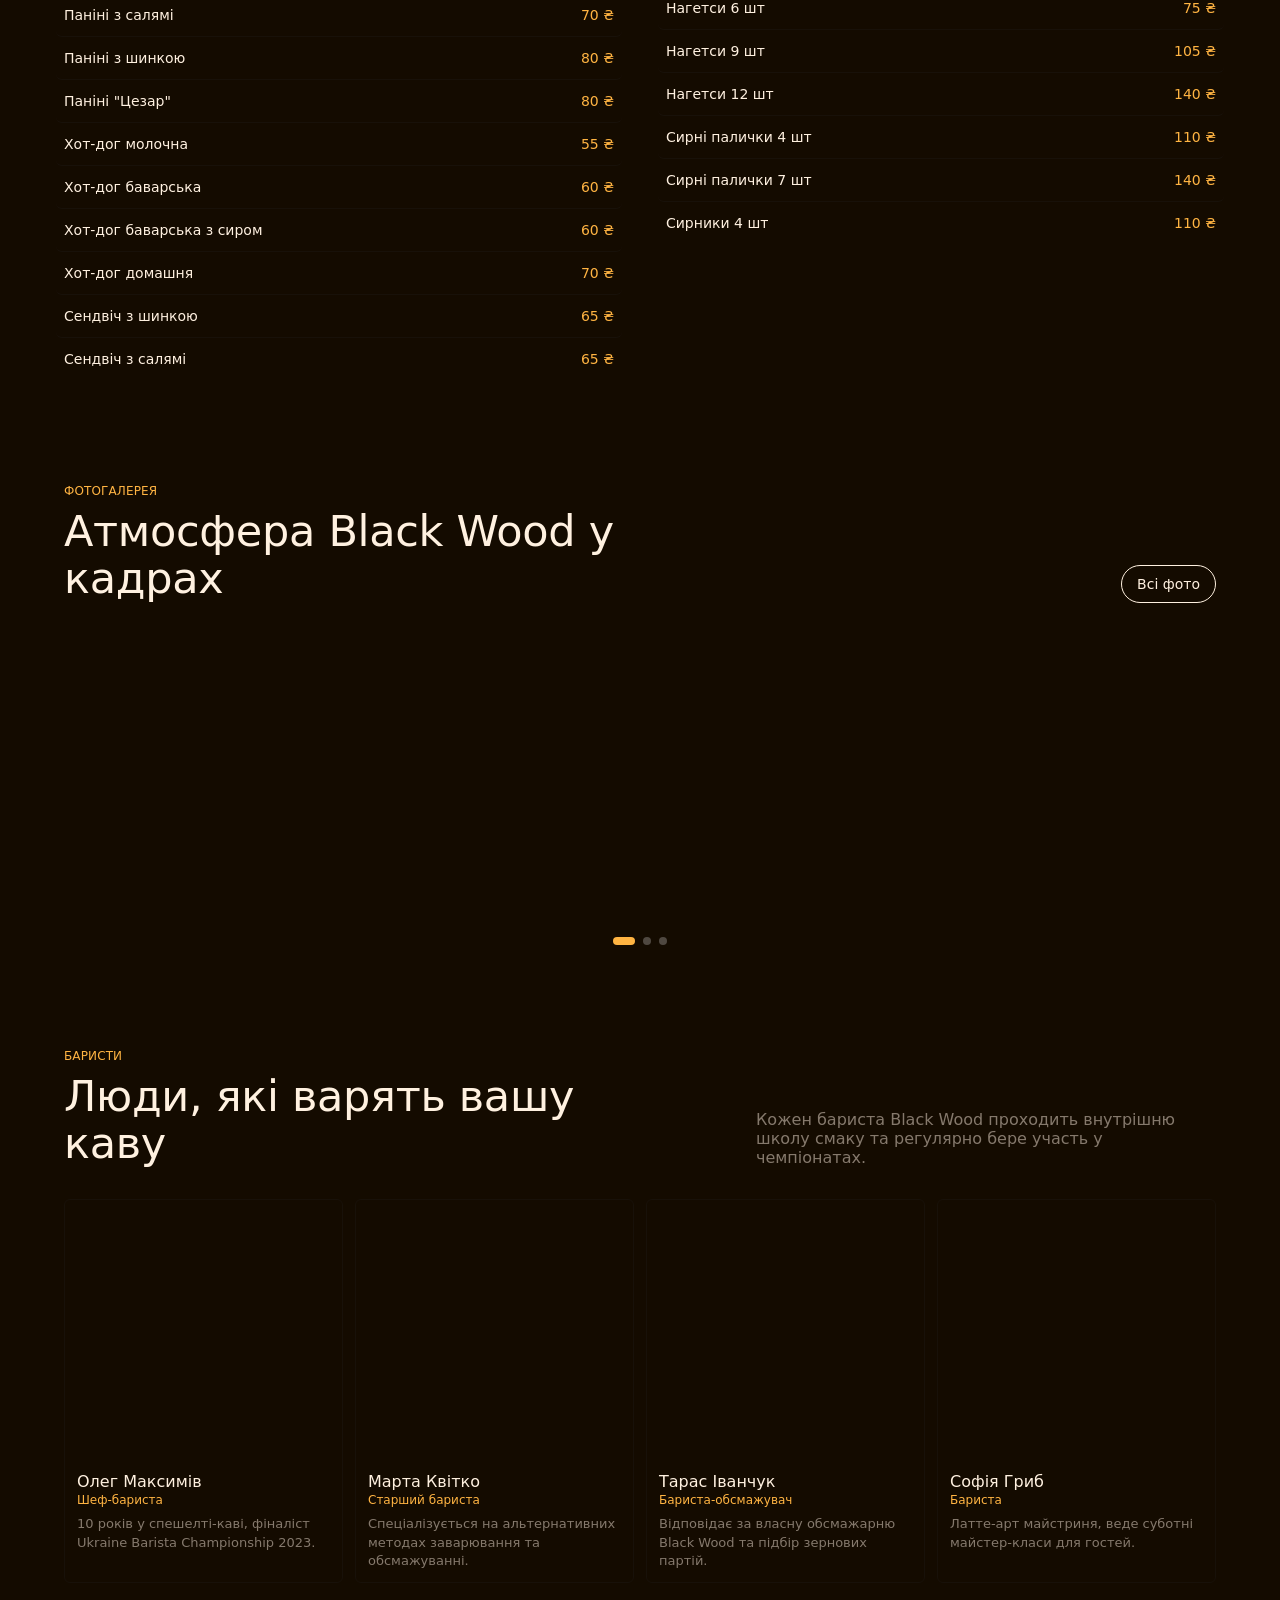
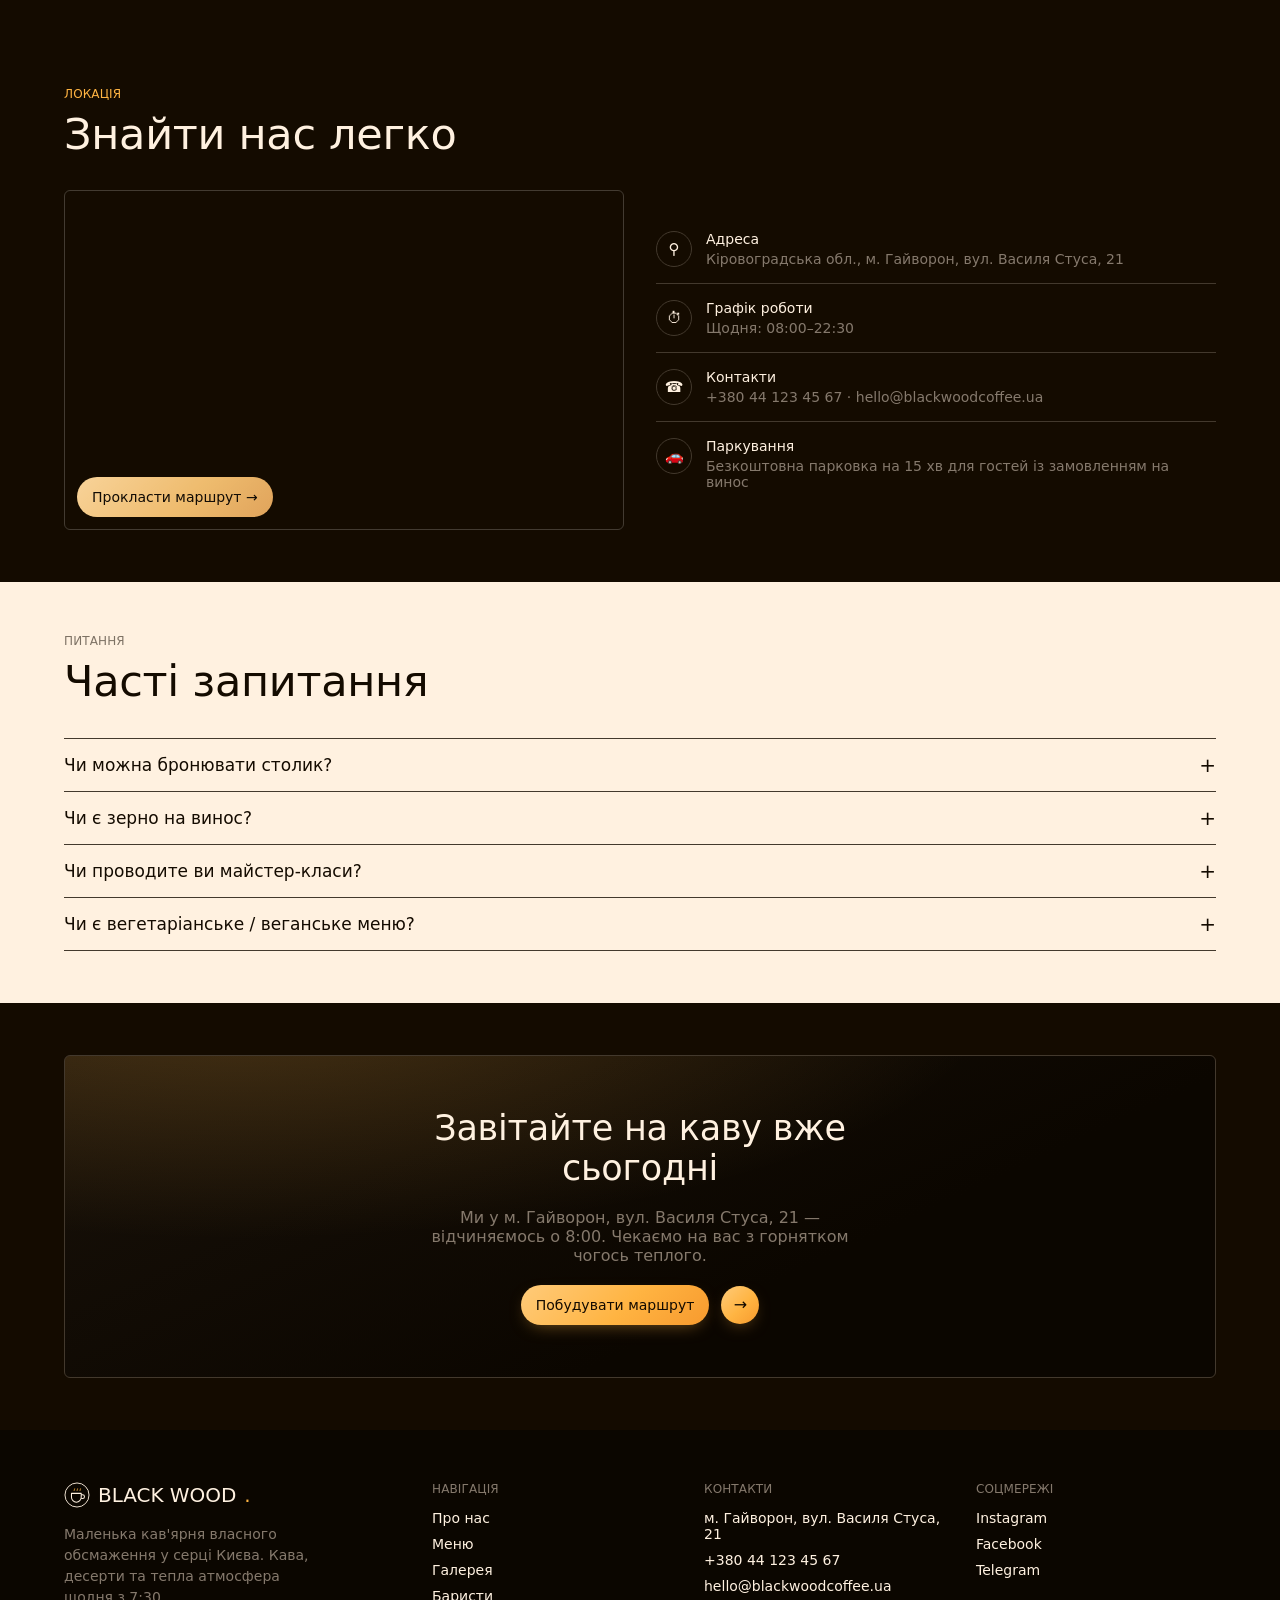
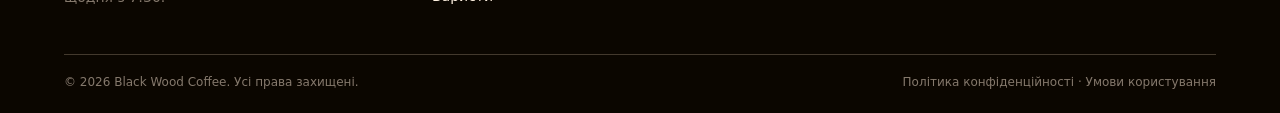
==== commit 203b02f1: "Update real menu data and address, fix mobile gallery gap, split header/footer into includes - Repla" ====
--- a/index.html
+++ b/index.html
@@ -16,32 +16,7 @@
 
 <a class="skip-link" href="#main-content">Перейти до основного контенту</a>
 
-<header class="nav" id="siteNav">
-  <div class="nav-inner">
-    <a class="nav-mark" href="#top">
-      <svg class="brand-icon" width="26" height="26" viewBox="0 0 40 40" fill="none" aria-hidden="true">
-        <circle cx="20" cy="20" r="18.5" stroke="currentColor" stroke-width="1.4"/>
-        <path d="M11.5 17.5h15v6a7.5 7.5 0 0 1-7.5 7.5 7.5 7.5 0 0 1-7.5-7.5v-6z" stroke="currentColor" stroke-width="1.6" stroke-linejoin="round"/>
-        <path d="M26.5 19.5h2a3 3 0 1 1 0 6h-2" stroke="currentColor" stroke-width="1.6"/>
-        <path d="M15.5 13c0-1.1 1-1.3 1-2.4M20 13c0-1.1 1-1.3 1-2.4M24.5 13c0-1.1 1-1.3 1-2.4" stroke="var(--color-amber-forge)" stroke-width="1.3" stroke-linecap="round"/>
-      </svg>
-      BLACK WOOD<span>.</span>
-    </a>
-    <ul class="nav-links" id="navLinks">
-      <li><a href="#about">Про нас</a></li>
-      <li><a href="#menu">Меню та ціни</a></li>
-      <li><a href="#gallery">Фотогалерея</a></li>
-      <li><a href="#baristas">Баристи</a></li>
-      <li><a href="#location">Локація</a></li>
-      <li><a href="#faq">Питання</a></li>
-    </ul>
-    <div class="nav-actions">
-      <a href="#location" class="btn btn-outline">Як нас знайти</a>
-      <a href="#menu" class="btn btn-amber">Замовити</a>
-    </div>
-    <button class="nav-toggle" id="navToggle" aria-label="Відкрити меню" aria-expanded="false" aria-controls="navLinks">☰</button>
-  </div>
-</header>
+<div id="header-placeholder"></div>
 
 <main id="main-content">
 
@@ -94,78 +69,97 @@
     <div class="section-head reveal">
       <div>
         <div class="section-eyebrow">Меню та ціни</div>
-        <h2 class="section-title">Кава, десерти та легкі сніданки</h2>
+        <h2 class="section-title">Кава, напої та фастфуд</h2>
       </div>
       <p class="section-body">Ціни вказані в гривнях, актуальні на момент публікації меню.</p>
     </div>
     <div class="menu-tabsheet reveal-stagger">
       <div class="menu-group">
-        <h3>Кавові напої</h3>
-        <div class="menu-row">
-          <div><div class="name">Еспресо</div><div class="desc">подвійна порція, обсмаження власне</div></div>
-          <div class="price">65 ₴</div>
-        </div>
-        <div class="menu-row">
-          <div><div class="name">Американо</div><div class="desc">класика без молока</div></div>
-          <div class="price">70 ₴</div>
-        </div>
-        <div class="menu-row">
-          <div><div class="name">Капучино</div><div class="desc">оксамитова молочна піна</div></div>
-          <div class="price">85 ₴</div>
-        </div>
-        <div class="menu-row">
-          <div><div class="name">Флет Вайт</div><div class="desc">насичений еспресо з мікропіною</div></div>
-          <div class="price">90 ₴</div>
-        </div>
-        <div class="menu-row">
-          <div><div class="name">Раф на солоній карамелі</div><div class="desc">фірмовий рецепт Black Wood</div></div>
-          <div class="price">105 ₴</div>
-        </div>
-      </div>
-      <div class="menu-group">
-        <h3>Альтернатива та без кофеїну</h3>
-        <div class="menu-row">
-          <div><div class="name">Матча латте</div><div class="desc">церемоніальний ґрейд</div></div>
-          <div class="price">95 ₴</div>
-        </div>
-        <div class="menu-row">
-          <div><div class="name">Гарячий шоколад</div><div class="desc">на бельгійському шоколаді 70%</div></div>
-          <div class="price">90 ₴</div>
-        </div>
-        <div class="menu-row">
-          <div><div class="name">Чай спешелті</div><div class="desc">розсипний, 6 видів на вибір</div></div>
-          <div class="price">60 ₴</div>
-        </div>
-      </div>
-      <div class="menu-group">
-        <h3>Десерти</h3>
-        <div class="menu-row">
-          <div><div class="name">Круасан класичний</div><div class="desc">французьке масло</div></div>
-          <div class="price">55 ₴</div>
-        </div>
-        <div class="menu-row">
-          <div><div class="name">Чізкейк Баскський</div><div class="desc">домашній, обпалений зверху</div></div>
-          <div class="price">120 ₴</div>
-        </div>
-        <div class="menu-row">
-          <div><div class="name">Морквяний торт</div><div class="desc">з кремом маскарпоне</div></div>
-          <div class="price">110 ₴</div>
-        </div>
-      </div>
-      <div class="menu-group">
-        <h3>Легкі сніданки</h3>
-        <div class="menu-row">
-          <div><div class="name">Шакшука</div><div class="desc">з домашнім хлібом</div></div>
-          <div class="price">160 ₴</div>
-        </div>
-        <div class="menu-row">
-          <div><div class="name">Авокадо тост</div><div class="desc">яйце пашот, чилі-олія</div></div>
-          <div class="price">145 ₴</div>
-        </div>
-        <div class="menu-row">
-          <div><div class="name">Гранола з йогуртом</div><div class="desc">сезонні ягоди</div></div>
-          <div class="price">115 ₴</div>
-        </div>
+        <h3>Кава</h3>
+        <div class="menu-row"><div><div class="name">Еспресо</div></div><div class="price">30 ₴</div></div>
+        <div class="menu-row"><div><div class="name">Еспресо з молоком</div></div><div class="price">35 ₴</div></div>
+        <div class="menu-row"><div><div class="name">Американо</div></div><div class="price">30 ₴</div></div>
+        <div class="menu-row"><div><div class="name">Американо з молоком</div></div><div class="price">35 ₴</div></div>
+        <div class="menu-row"><div><div class="name">Допіо</div></div><div class="price">40 ₴</div></div>
+        <div class="menu-row"><div><div class="name">Лунго</div></div><div class="price">30 ₴</div></div>
+        <div class="menu-row"><div><div class="name">Ристрето</div></div><div class="price">30 ₴</div></div>
+        <div class="menu-row"><div><div class="name">Капучино</div></div><div class="price">50/60/70 ₴</div></div>
+        <div class="menu-row"><div><div class="name">Латте</div></div><div class="price">50/60 ₴</div></div>
+        <div class="menu-row"><div><div class="name">Флет-вайт</div></div><div class="price">48 ₴</div></div>
+        <div class="menu-row"><div><div class="name">Раф</div></div><div class="price">55/80 ₴</div></div>
+        <div class="menu-row"><div><div class="name">Мокко</div></div><div class="price">60 ₴</div></div>
+        <div class="menu-row"><div><div class="name">Мокачино</div></div><div class="price">60 ₴</div></div>
+      </div>
+      <div class="menu-group">
+        <h3>Холодні напої</h3>
+        <div class="menu-row"><div><div class="name">Айс-латте</div></div><div class="price">60/75 ₴</div></div>
+        <div class="menu-row"><div><div class="name">Bubble Latte</div></div><div class="price">85 ₴</div></div>
+        <div class="menu-row"><div><div class="name">Еспресо-тонік</div></div><div class="price">50/65 ₴</div></div>
+        <div class="menu-row"><div><div class="name">Оранж кава</div></div><div class="price">60/75 ₴</div></div>
+        <div class="menu-row"><div><div class="name">Лимонад</div></div><div class="price">60/75 ₴</div></div>
+        <div class="menu-row"><div><div class="name">Блакитна лагуна</div></div><div class="price">60/70 ₴</div></div>
+        <div class="menu-row"><div><div class="name">Мохіто</div></div><div class="price">70 ₴</div></div>
+        <div class="menu-row"><div><div class="name">Бабл ті</div></div><div class="price">60/75 ₴</div></div>
+        <div class="menu-row"><div><div class="name">Молочний коктейль</div></div><div class="price">45/55 ₴</div></div>
+      </div>
+      <div class="menu-group">
+        <h3>Гарячі напої</h3>
+        <div class="menu-row"><div><div class="name">Гарячий шоколад</div></div><div class="price">45/50/55 ₴</div></div>
+        <div class="menu-row"><div><div class="name">Какао</div></div><div class="price">45/50/55 ₴</div></div>
+        <div class="menu-row"><div><div class="name">Бейбічіно</div></div><div class="price">50 ₴</div></div>
+        <div class="menu-row"><div><div class="name">Чай асорті</div></div><div class="price">30 ₴</div></div>
+        <div class="menu-row"><div><div class="name">Чай натуральний</div></div><div class="price">38 ₴</div></div>
+        <div class="menu-row"><div><div class="name">Чай Шу-пуер, Шен-пуер</div></div><div class="price">200 ₴</div></div>
+      </div>
+      <div class="menu-group">
+        <h3>Доповнення</h3>
+        <div class="menu-row"><div><div class="name">Рослинне молоко</div></div><div class="price">+20/25/35 ₴</div></div>
+        <div class="menu-row"><div><div class="name">Безлактозне молоко</div></div><div class="price">+15 ₴</div></div>
+        <div class="menu-row"><div><div class="name">Декафенато</div></div><div class="price">+15 ₴</div></div>
+        <div class="menu-row"><div><div class="name">Сироп</div></div><div class="price">+5 ₴</div></div>
+        <div class="menu-row"><div><div class="name">Вершки</div></div><div class="price">+10 ₴</div></div>
+      </div>
+      <div class="menu-group">
+        <h3>Літні лимонади</h3>
+        <div class="menu-row"><div><div class="name">Манго маракуя</div></div><div class="price">60/75 ₴</div></div>
+        <div class="menu-row"><div><div class="name">Кавун</div></div><div class="price">60/75 ₴</div></div>
+        <div class="menu-row"><div><div class="name">Полуничне мохіто</div></div><div class="price">60/75 ₴</div></div>
+        <div class="menu-row"><div><div class="name">Барбарис м'ята</div></div><div class="price">60/75 ₴</div></div>
+        <div class="menu-row"><div><div class="name">Апероль</div></div><div class="price">60/75 ₴</div></div>
+        <div class="menu-row"><div><div class="name">Вишня</div></div><div class="price">60/75 ₴</div></div>
+      </div>
+      <div class="menu-group">
+        <h3>Бабл ті</h3>
+        <div class="menu-row"><div><div class="name">Малина</div></div><div class="price">60/75 ₴</div></div>
+        <div class="menu-row"><div><div class="name">Кавун</div></div><div class="price">60/75 ₴</div></div>
+        <div class="menu-row"><div><div class="name">Вишня</div></div><div class="price">60/75 ₴</div></div>
+        <div class="menu-row"><div><div class="name">Bubble Latte</div></div><div class="price">85 ₴</div></div>
+      </div>
+      <div class="menu-group">
+        <h3>Фастфуд</h3>
+        <div class="menu-row"><div><div class="name">Бургер зі свинини</div></div><div class="price">120 ₴</div></div>
+        <div class="menu-row"><div><div class="name">Бургер яловичий</div></div><div class="price">130 ₴</div></div>
+        <div class="menu-row"><div><div class="name">Бургер курячий</div></div><div class="price">120 ₴</div></div>
+        <div class="menu-row"><div><div class="name">Паніні з салямі</div></div><div class="price">70 ₴</div></div>
+        <div class="menu-row"><div><div class="name">Паніні з шинкою</div></div><div class="price">80 ₴</div></div>
+        <div class="menu-row"><div><div class="name">Паніні "Цезар"</div></div><div class="price">80 ₴</div></div>
+        <div class="menu-row"><div><div class="name">Хот-дог молочна</div></div><div class="price">55 ₴</div></div>
+        <div class="menu-row"><div><div class="name">Хот-дог баварська</div></div><div class="price">60 ₴</div></div>
+        <div class="menu-row"><div><div class="name">Хот-дог баварська з сиром</div></div><div class="price">60 ₴</div></div>
+        <div class="menu-row"><div><div class="name">Хот-дог домашня</div></div><div class="price">70 ₴</div></div>
+        <div class="menu-row"><div><div class="name">Сендвіч з шинкою</div></div><div class="price">65 ₴</div></div>
+        <div class="menu-row"><div><div class="name">Сендвіч з салямі</div></div><div class="price">65 ₴</div></div>
+      </div>
+      <div class="menu-group">
+        <h3>Снеки та гарніри</h3>
+        <div class="menu-row"><div><div class="name">Картопля фрі</div><div class="desc">L / XL</div></div><div class="price">50/60 ₴</div></div>
+        <div class="menu-row"><div><div class="name">Картопля Ginu</div><div class="desc">L / XL</div></div><div class="price">50/60 ₴</div></div>
+        <div class="menu-row"><div><div class="name">Нагетси 6 шт</div></div><div class="price">75 ₴</div></div>
+        <div class="menu-row"><div><div class="name">Нагетси 9 шт</div></div><div class="price">105 ₴</div></div>
+        <div class="menu-row"><div><div class="name">Нагетси 12 шт</div></div><div class="price">140 ₴</div></div>
+        <div class="menu-row"><div><div class="name">Сирні палички 4 шт</div></div><div class="price">110 ₴</div></div>
+        <div class="menu-row"><div><div class="name">Сирні палички 7 шт</div></div><div class="price">140 ₴</div></div>
+        <div class="menu-row"><div><div class="name">Сирники 4 шт</div></div><div class="price">110 ₴</div></div>
       </div>
     </div>
   </div>
@@ -266,7 +260,7 @@
     <div class="location-band reveal">
       <div class="location-map">
         <iframe
-          src="https://www.google.com/maps?q=Київ,+вулиця+Хрещатик+22&output=embed"
+          src="https://www.google.com/maps?q=%D0%9A%D1%96%D1%80%D0%BE%D0%B2%D0%BE%D0%B3%D1%80%D0%B0%D0%B4%D1%81%D1%8C%D0%BA%D0%B0%20%D0%BE%D0%B1%D0%BB%D0%B0%D1%81%D1%82%D1%8C%2C%20%D0%93%D0%B0%D0%B9%D0%B2%D0%BE%D1%80%D0%BE%D0%BD%2C%20%D0%B2%D1%83%D0%BB%D0%B8%D1%86%D1%8F%20%D0%92%D0%B0%D1%81%D0%B8%D0%BB%D1%8F%20%D0%A1%D1%82%D1%83%D1%81%D0%B0%2C%2021&output=embed"
           loading="lazy"
           referrerpolicy="no-referrer-when-downgrade"
           allowfullscreen>
@@ -275,7 +269,7 @@
           class="btn btn-amber location-route-btn"
           target="_blank"
           rel="noopener"
-          href="https://www.google.com/maps/dir/?api=1&destination=%D0%9A%D0%B8%D1%97%D0%B2%2C+%D0%B2%D1%83%D0%BB%D0%B8%D1%86%D1%8F+%D0%A5%D1%80%D0%B5%D1%89%D0%B0%D1%82%D0%B8%D0%BA+22">
+          href="https://www.google.com/maps/dir/?api=1&destination=%D0%9A%D1%96%D1%80%D0%BE%D0%B2%D0%BE%D0%B3%D1%80%D0%B0%D0%B4%D1%81%D1%8C%D0%BA%D0%B0%20%D0%BE%D0%B1%D0%BB%D0%B0%D1%81%D1%82%D1%8C%2C%20%D0%93%D0%B0%D0%B9%D0%B2%D0%BE%D1%80%D0%BE%D0%BD%2C%20%D0%B2%D1%83%D0%BB%D0%B8%D1%86%D1%8F%20%D0%92%D0%B0%D1%81%D0%B8%D0%BB%D1%8F%20%D0%A1%D1%82%D1%83%D1%81%D0%B0%2C%2021">
           Прокласти маршрут →
         </a>
       </div>
@@ -284,14 +278,14 @@
           <div class="loc-icon">⚲</div>
           <div>
             <h3>Адреса</h3>
-            <p>вул. Хрещатик, 22, Київ, Україна</p>
+            <p>Кіровоградська обл., м. Гайворон, вул. Василя Стуса, 21</p>
           </div>
         </li>
         <li>
           <div class="loc-icon">⏱</div>
           <div>
             <h3>Графік роботи</h3>
-            <p>Пн–Пт: 07:30–20:00 · Сб–Нд: 09:00–20:00</p>
+            <p>Щодня: 08:00–22:30</p>
           </div>
         </li>
         <li>
@@ -346,7 +340,7 @@
   <div class="wrap">
     <div class="cta-band reveal">
       <h2>Завітайте на каву вже сьогодні</h2>
-      <p>Ми на вул. Хрещатик, 22 — відчиняємось о 7:30. Чекаємо на вас з горнятком чогось теплого.</p>
+      <p>Ми у м. Гайворон, вул. Василя Стуса, 21 — відчиняємось о 8:00. Чекаємо на вас з горнятком чогось теплого.</p>
       <div class="hero-actions">
         <a href="https://www.google.com/maps/dir/?api=1&destination=%D0%9A%D0%B8%D1%97%D0%B2%2C+%D0%B2%D1%83%D0%BB%D0%B8%D1%86%D1%8F+%D0%A5%D1%80%D0%B5%D1%89%D0%B0%D1%82%D0%B8%D0%BA+22" target="_blank" rel="noopener" class="btn btn-amber">Побудувати маршрут</a>
         <a href="#menu" class="arrow-circle">→</a>
@@ -357,55 +351,20 @@
 
 </main>
 
-<footer>
-  <div class="wrap">
-    <div class="footer-grid">
-      <div class="footer-brand">
-        <div class="nav-mark">
-          <svg class="brand-icon" width="26" height="26" viewBox="0 0 40 40" fill="none" aria-hidden="true">
-            <circle cx="20" cy="20" r="18.5" stroke="currentColor" stroke-width="1.4"/>
-            <path d="M11.5 17.5h15v6a7.5 7.5 0 0 1-7.5 7.5 7.5 7.5 0 0 1-7.5-7.5v-6z" stroke="currentColor" stroke-width="1.6" stroke-linejoin="round"/>
-            <path d="M26.5 19.5h2a3 3 0 1 1 0 6h-2" stroke="currentColor" stroke-width="1.6"/>
-            <path d="M15.5 13c0-1.1 1-1.3 1-2.4M20 13c0-1.1 1-1.3 1-2.4M24.5 13c0-1.1 1-1.3 1-2.4" stroke="var(--color-amber-forge)" stroke-width="1.3" stroke-linecap="round"/>
-          </svg>
-          BLACK WOOD<span>.</span>
-        </div>
-        <p>Маленька кав'ярня власного обсмаження у серці Києва. Кава, десерти та тепла атмосфера щодня з 7:30.</p>
-      </div>
-      <div class="footer-col">
-        <h3>Навігація</h3>
-        <ul>
-          <li><a href="#about">Про нас</a></li>
-          <li><a href="#menu">Меню</a></li>
-          <li><a href="#gallery">Галерея</a></li>
-          <li><a href="#baristas">Баристи</a></li>
-        </ul>
-      </div>
-      <div class="footer-col">
-        <h3>Контакти</h3>
-        <ul>
-          <li>вул. Хрещатик, 22, Київ</li>
-          <li>+380 44 123 45 67</li>
-          <li>hello@blackwoodcoffee.ua</li>
-        </ul>
-      </div>
-      <div class="footer-col">
-        <h3>Соцмережі</h3>
-        <ul>
-          <li><a href="#">Instagram</a></li>
-          <li><a href="#">Facebook</a></li>
-          <li><a href="#">Telegram</a></li>
-        </ul>
-      </div>
-    </div>
-    <div class="footer-legal">
-      <span>© 2026 Black Wood Coffee. Усі права захищені.</span>
-      <span>Політика конфіденційності · Умови користування</span>
-    </div>
-  </div>
-</footer>
-
-<script src="script.js"></script>
+<div id="footer-placeholder"></div>
+
+<script>
+  Promise.all([
+    fetch('header.html').then(r => r.text()),
+    fetch('footer.html').then(r => r.text())
+  ]).then(([headerHtml, footerHtml]) => {
+    document.getElementById('header-placeholder').outerHTML = headerHtml;
+    document.getElementById('footer-placeholder').outerHTML = footerHtml;
+    const s = document.createElement('script');
+    s.src = 'script.js';
+    document.body.appendChild(s);
+  });
+</script>
 
 </body>
 </html>
--- a/styles.css
+++ b/styles.css
@@ -819,6 +819,7 @@
     .menu-row:hover { background: var(--color-walnut); }
     .menu-row .name { font-size: 13px; }
     .menu-row .price { font-size: 13px; }
+    .gallery-track { gap: 0; }
     .gallery-track .g-item { flex: 0 0 100%; aspect-ratio: 4 / 3; }
     .barista-grid { grid-template-columns: 1fr; }
     .barista-photo { height: 300px; }
